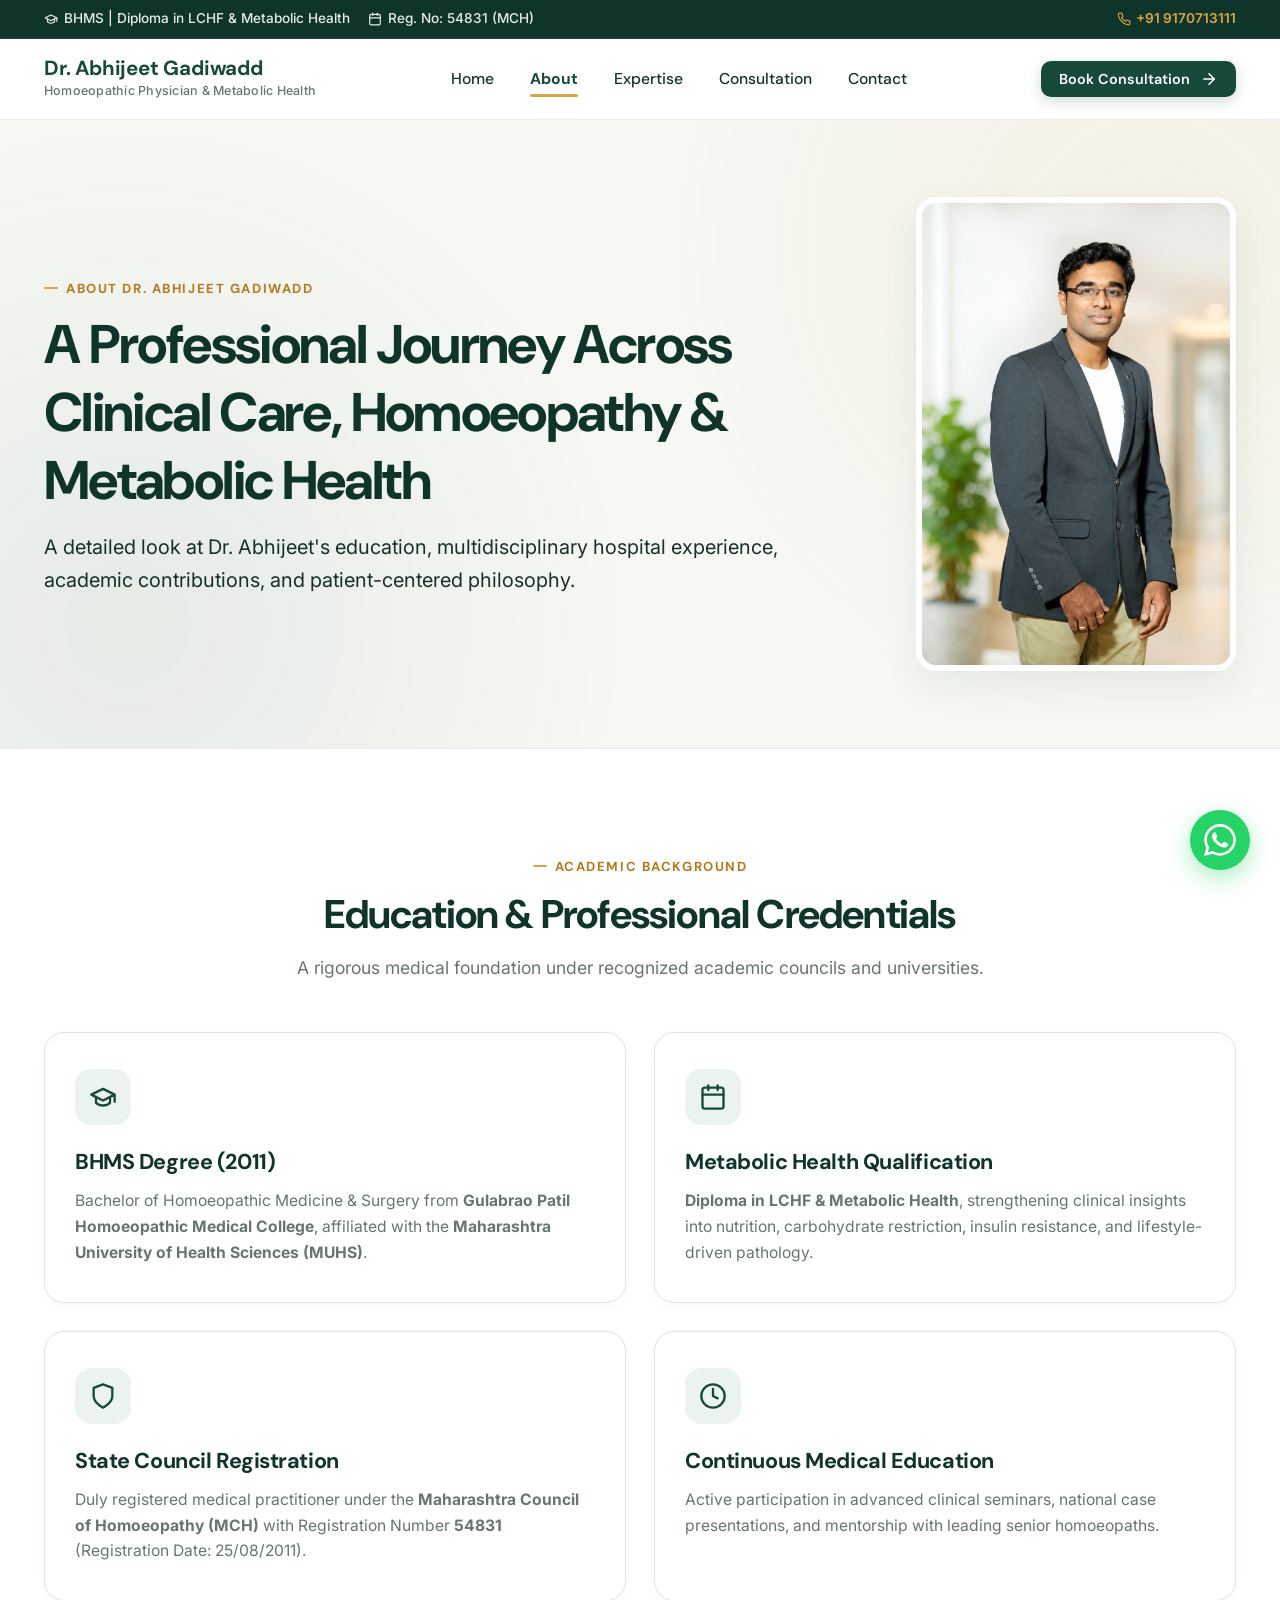
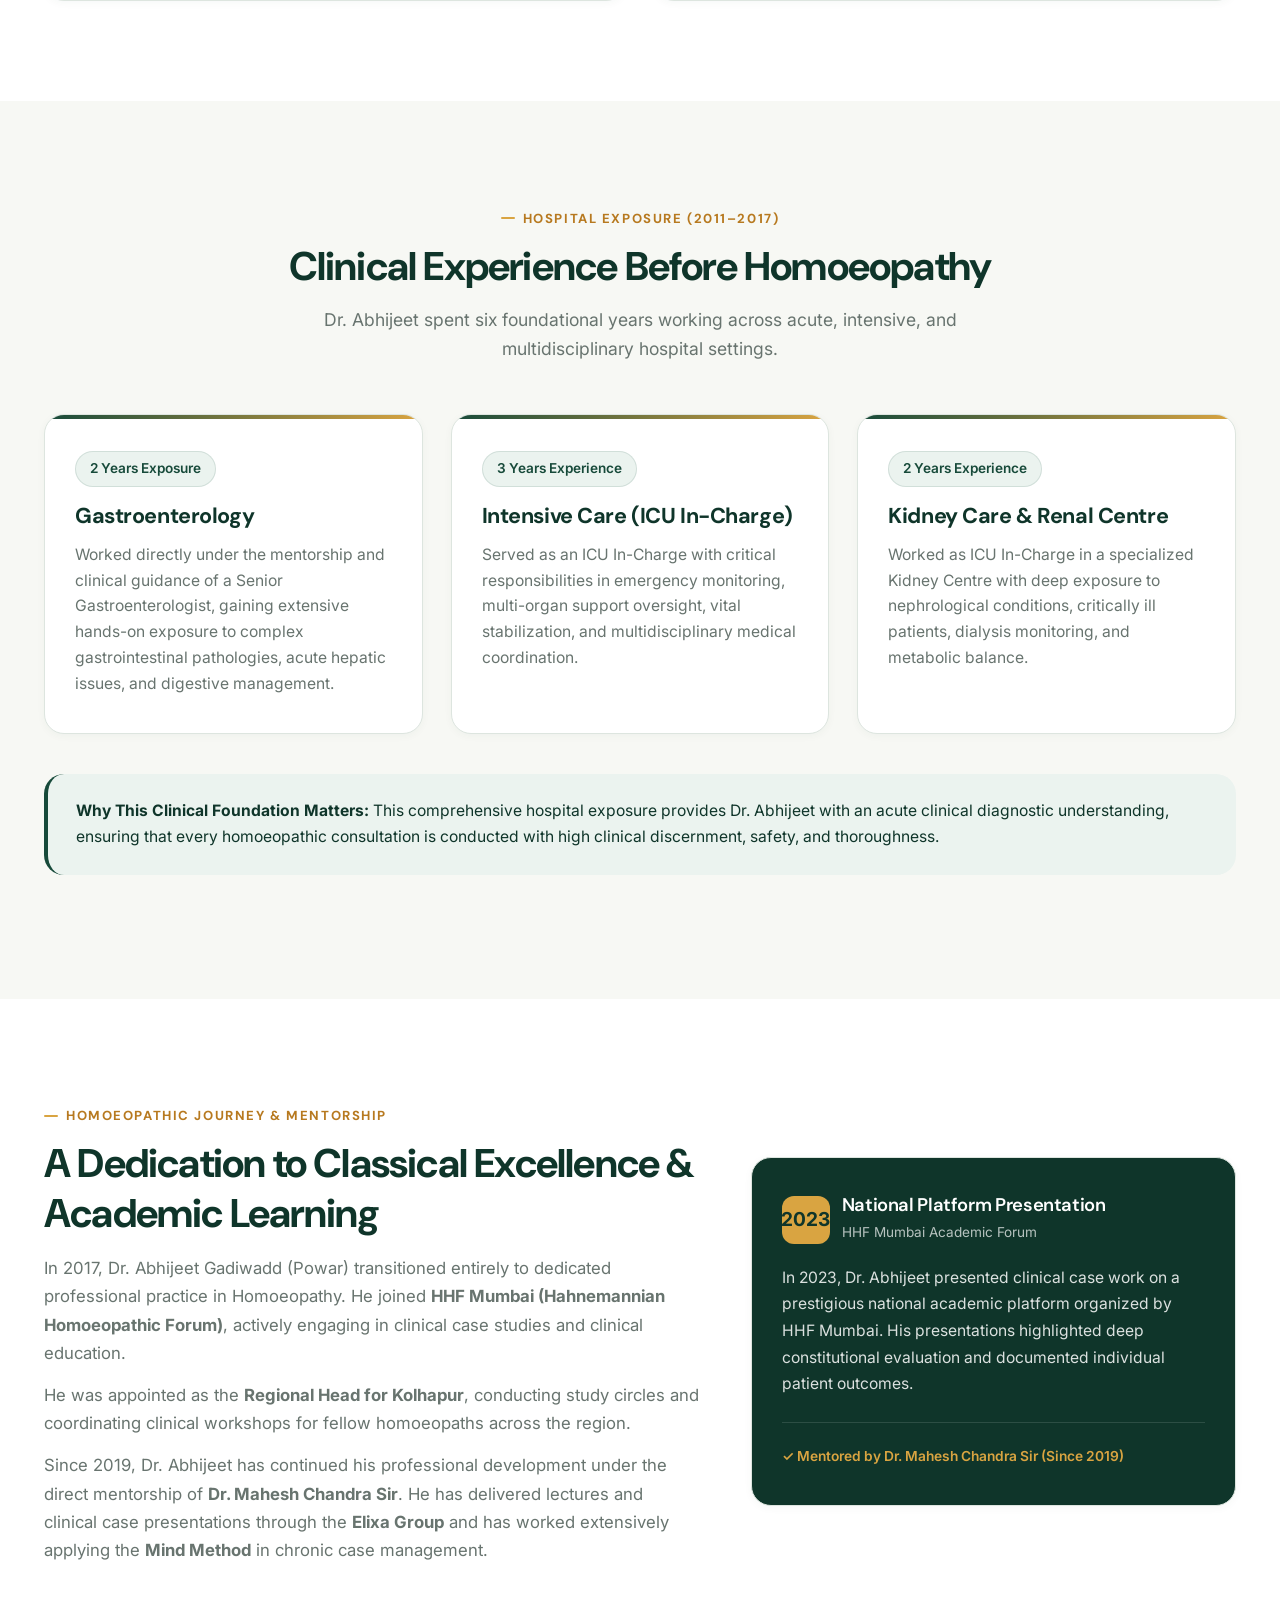
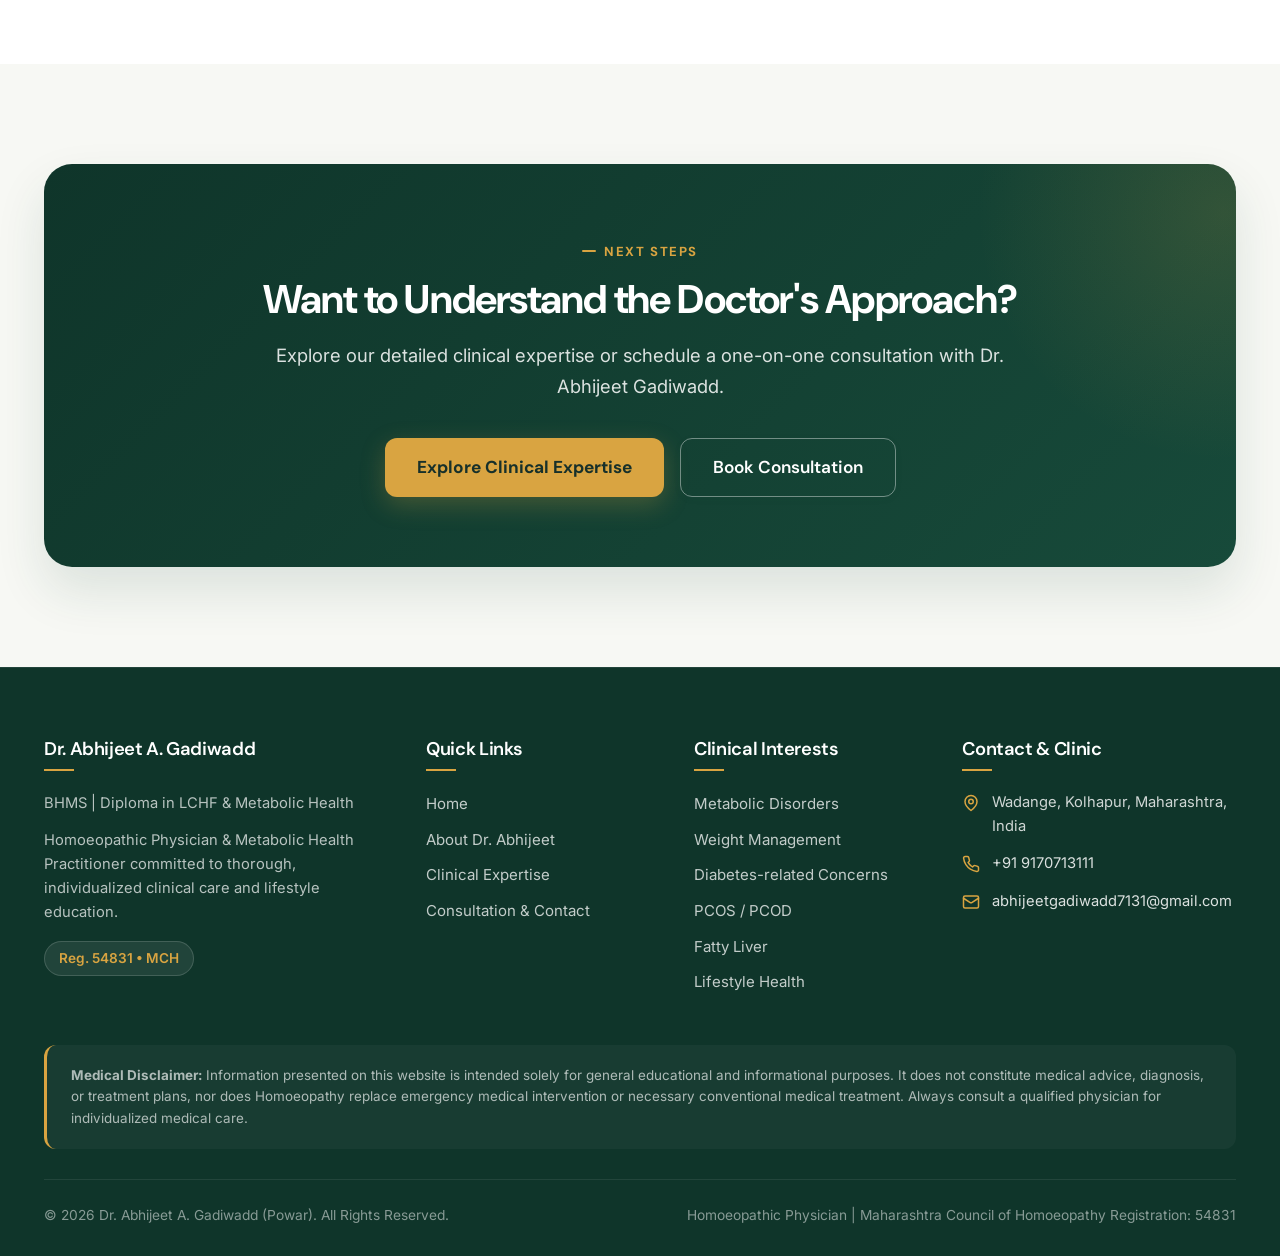
==== about.html @ 7df9f45f "feat: initialize healthcare professional website with responsive layout and core pages" ====
<!DOCTYPE html>
<html lang="en">
<head>
  <meta charset="UTF-8">
  <meta name="viewport" content="width=device-width, initial-scale=1.0">
  <title>About Dr. Abhijeet Gadiwadd | Homoeopathic Physician</title>
  <meta name="description" content="Learn about Dr. Abhijeet A. Gadiwadd (Powar), his BHMS education, clinical exposure across Gastroenterology, Intensive Care, Kidney care, HHF Mumbai leadership, and Metabolic Health.">
  <meta name="keywords" content="Dr Abhijeet Gadiwadd About, BHMS Doctor Kolhapur, Homoeopathy Physician, Metabolic Health Practitioner, Gulabrao Patil Homoeopathic College, HHF Mumbai">
  <meta name="author" content="Dr. Abhijeet A. Gadiwadd (Powar)">

  <!-- Open Graph -->
  <meta property="og:type" content="website">
  <meta property="og:title" content="About Dr. Abhijeet Gadiwadd | Homoeopathic Physician">
  <meta property="og:description" content="A Professional Journey Across Clinical Care, Homoeopathy & Metabolic Health.">
  <meta property="og:image" content="images/doctor.jpg">

  <meta name="theme-color" content="#174A3A">

  <link rel="stylesheet" href="css/style.css">
  <link rel="stylesheet" href="css/responsive.css">

  <script type="application/ld+json">
  {
    "@context": "https://schema.org",
    "@type": "Physician",
    "name": "Dr. Abhijeet A. Gadiwadd (Powar)",
    "alumniOf": "Gulabrao Patil Homoeopathic Medical College, MUHS",
    "medicalSpecialty": ["Homeopathy", "Metabolic Health", "Gastroenterology Exposure", "Critical Care Experience"],
    "telephone": "+919170713111",
    "email": "abhijeetgadiwadd7131@gmail.com"
  }
  </script>
</head>
<body>

  <!-- Top Announcement Strip -->
  <div class="top-strip">
    <div class="container top-strip-inner">
      <div class="top-strip-info">
        <span>
          <svg width="14" height="14" viewBox="0 0 24 24" fill="none" stroke="currentColor" stroke-width="2" stroke-linecap="round" stroke-linejoin="round"><path d="M22 10v6M2 10l10-5 10 5-10 5z"/><path d="M6 12v5c3 3 9 3 12 0v-5"/></svg>
          BHMS | Diploma in LCHF &amp; Metabolic Health
        </span>
        <span>
          <svg width="14" height="14" viewBox="0 0 24 24" fill="none" stroke="currentColor" stroke-width="2" stroke-linecap="round" stroke-linejoin="round"><rect width="18" height="18" x="3" y="4" rx="2" ry="2"/><line x1="16" x2="16" y1="2" y2="6"/><line x1="8" x2="8" y1="2" y2="6"/><line x1="3" x2="21" y1="10" y2="10"/></svg>
          Reg. No: 54831 (MCH)
        </span>
      </div>
      <div class="top-strip-links">
        <a href="tel:+919170713111" class="top-strip-link">
          <svg width="14" height="14" viewBox="0 0 24 24" fill="none" stroke="currentColor" stroke-width="2" stroke-linecap="round" stroke-linejoin="round"><path d="M22 16.92v3a2 2 0 0 1-2.18 2 19.79 19.79 0 0 1-8.63-3.07 19.5 19.5 0 0 1-6-6 19.79 19.79 0 0 1-3.07-8.67A2 2 0 0 1 4.11 2h3a2 2 0 0 1 2 1.72 12.84 12.84 0 0 0 .7 2.81 2 2 0 0 1-.45 2.11L8.09 9.91a16 16 0 0 0 6 6l1.27-1.27a2 2 0 0 1 2.11-.45 12.84 12.84 0 0 0 2.81.7A2 2 0 0 1 22 16.92z"/></svg>
          +91 9170713111
        </a>
      </div>
    </div>
  </div>

  <!-- Site Header -->
  <header class="site-header">
    <div class="container header-inner">
      <a href="index.html" class="brand-logo" aria-label="Dr. Abhijeet A. Gadiwadd Home">
        <span class="brand-name">Dr. Abhijeet Gadiwadd</span>
        <span class="brand-subtitle">Homoeopathic Physician &amp; Metabolic Health</span>
      </a>

      <nav class="nav-desktop" aria-label="Primary Navigation">
        <ul class="nav-links">
          <li><a href="index.html" class="nav-link">Home</a></li>
          <li><a href="about.html" class="nav-link active">About</a></li>
          <li><a href="expertise.html" class="nav-link">Expertise</a></li>
          <li><a href="contact.html" class="nav-link">Consultation</a></li>
          <li><a href="contact.html" class="nav-link">Contact</a></li>
        </ul>
      </nav>

      <div class="header-actions">
        <button type="button" class="btn btn-primary btn-sm" data-open-modal="consultation">
          Book Consultation
          <svg viewBox="0 0 24 24" fill="none" stroke="currentColor" stroke-width="2" stroke-linecap="round" stroke-linejoin="round"><path d="M5 12h14"/><path d="m12 5 7 7-7 7"/></svg>
        </button>

        <button type="button" class="mobile-toggle" aria-label="Toggle navigation menu">
          <svg width="24" height="24" viewBox="0 0 24 24" fill="none" stroke="currentColor" stroke-width="2" stroke-linecap="round" stroke-linejoin="round"><line x1="4" x2="20" y1="12" y2="12"/><line x1="4" x2="20" y1="6" y2="6"/><line x1="4" x2="20" y1="18" y2="18"/></svg>
        </button>
      </div>
    </div>
  </header>

  <!-- Mobile Drawer -->
  <div class="mobile-overlay"></div>
  <aside class="mobile-nav-drawer" aria-label="Mobile Menu">
    <div>
      <div class="mobile-drawer-header">
        <span class="brand-name" style="font-size: 1.15rem;">Dr. Abhijeet Gadiwadd</span>
        <button type="button" class="drawer-close-btn" aria-label="Close menu">
          <svg width="20" height="20" viewBox="0 0 24 24" fill="none" stroke="currentColor" stroke-width="2" stroke-linecap="round" stroke-linejoin="round"><path d="M18 6 6 18"/><path d="m6 6 12 12"/></svg>
        </button>
      </div>
      <ul class="mobile-nav-list">
        <li><a href="index.html" class="mobile-nav-link">Home</a></li>
        <li><a href="about.html" class="mobile-nav-link active">About Dr. Abhijeet</a></li>
        <li><a href="expertise.html" class="mobile-nav-link">Expertise &amp; Metabolic Health</a></li>
        <li><a href="contact.html" class="mobile-nav-link">Consultation &amp; Contact</a></li>
      </ul>
    </div>
    <div class="mobile-drawer-footer">
      <button type="button" class="btn btn-primary btn-block" data-open-modal="consultation">Book Consultation</button>
      <a href="https://wa.me/919170713111?text=Hello%20Dr.%20Abhijeet,%20I%20would%20like%20to%20enquire%20about%20a%20consultation." class="btn btn-whatsapp btn-block" target="_blank" rel="noopener noreferrer">WhatsApp</a>
    </div>
  </aside>

  <!-- Page Banner -->
  <section class="page-banner">
    <div class="container page-banner-grid">
      <div class="reveal">
        <span class="eyebrow">ABOUT DR. ABHIJEET GADIWADD</span>
        <h1>A Professional Journey Across Clinical Care, Homoeopathy &amp; Metabolic Health</h1>
        <p class="lead" style="margin-top: 16px;">
          A detailed look at Dr. Abhijeet's education, multidisciplinary hospital experience, academic contributions, and patient-centered philosophy.
        </p>
      </div>
      <div class="reveal">
        <img src="images/doctor.jpg" alt="Dr. Abhijeet A. Gadiwadd portrait" class="page-banner-img" width="320" height="380">
      </div>
    </div>
  </section>

  <!-- Education & Credentials Section -->
  <section class="section-padding" style="background-color: var(--color-surface);">
    <div class="container">
      <div class="section-header reveal">
        <span class="eyebrow">ACADEMIC BACKGROUND</span>
        <h2>Education &amp; Professional Credentials</h2>
        <p>A rigorous medical foundation under recognized academic councils and universities.</p>
      </div>

      <div class="card-grid-2">
        <div class="premium-card reveal">
          <div class="card-icon-wrapper">
            <svg viewBox="0 0 24 24" fill="none" stroke="currentColor" stroke-width="2" stroke-linecap="round" stroke-linejoin="round"><path d="M22 10v6M2 10l10-5 10 5-10 5z"/><path d="M6 12v5c3 3 9 3 12 0v-5"/></svg>
          </div>
          <h3>BHMS Degree (2011)</h3>
          <p>Bachelor of Homoeopathic Medicine &amp; Surgery from <strong>Gulabrao Patil Homoeopathic Medical College</strong>, affiliated with the <strong>Maharashtra University of Health Sciences (MUHS)</strong>.</p>
        </div>

        <div class="premium-card reveal">
          <div class="card-icon-wrapper">
            <svg viewBox="0 0 24 24" fill="none" stroke="currentColor" stroke-width="2" stroke-linecap="round" stroke-linejoin="round"><rect width="18" height="18" x="3" y="4" rx="2" ry="2"/><line x1="16" x2="16" y1="2" y2="6"/><line x1="8" x2="8" y1="2" y2="6"/><line x1="3" x2="21" y1="10" y2="10"/></svg>
          </div>
          <h3>Metabolic Health Qualification</h3>
          <p><strong>Diploma in LCHF &amp; Metabolic Health</strong>, strengthening clinical insights into nutrition, carbohydrate restriction, insulin resistance, and lifestyle-driven pathology.</p>
        </div>

        <div class="premium-card reveal">
          <div class="card-icon-wrapper">
            <svg viewBox="0 0 24 24" fill="none" stroke="currentColor" stroke-width="2" stroke-linecap="round" stroke-linejoin="round"><path d="M12 22s8-4 8-10V5l-8-3-8 3v7c0 6 8 10 8 10z"/></svg>
          </div>
          <h3>State Council Registration</h3>
          <p>Duly registered medical practitioner under the <strong>Maharashtra Council of Homoeopathy (MCH)</strong> with Registration Number <strong>54831</strong> (Registration Date: 25/08/2011).</p>
        </div>

        <div class="premium-card reveal">
          <div class="card-icon-wrapper">
            <svg viewBox="0 0 24 24" fill="none" stroke="currentColor" stroke-width="2" stroke-linecap="round" stroke-linejoin="round"><circle cx="12" cy="12" r="10"/><polyline points="12 6 12 12 16 14"/></svg>
          </div>
          <h3>Continuous Medical Education</h3>
          <p>Active participation in advanced clinical seminars, national case presentations, and mentorship with leading senior homoeopaths.</p>
        </div>
      </div>
    </div>
  </section>

  <!-- Clinical Experience Before Dedicated Homoeopathy -->
  <section class="section-padding" style="background-color: var(--color-bg);">
    <div class="container">
      <div class="section-header reveal">
        <span class="eyebrow">HOSPITAL EXPOSURE (2011–2017)</span>
        <h2>Clinical Experience Before Homoeopathy</h2>
        <p>Dr. Abhijeet spent six foundational years working across acute, intensive, and multidisciplinary hospital settings.</p>
      </div>

      <div class="card-grid-3">
        <div class="premium-card card-accent-top reveal">
          <div class="badge-tag" style="align-self: flex-start; margin-bottom: 16px;">2 Years Exposure</div>
          <h3>Gastroenterology</h3>
          <p>Worked directly under the mentorship and clinical guidance of a Senior Gastroenterologist, gaining extensive hands-on exposure to complex gastrointestinal pathologies, acute hepatic issues, and digestive management.</p>
        </div>

        <div class="premium-card card-accent-top reveal">
          <div class="badge-tag" style="align-self: flex-start; margin-bottom: 16px;">3 Years Experience</div>
          <h3>Intensive Care (ICU In-Charge)</h3>
          <p>Served as an ICU In-Charge with critical responsibilities in emergency monitoring, multi-organ support oversight, vital stabilization, and multidisciplinary medical coordination.</p>
        </div>

        <div class="premium-card card-accent-top reveal">
          <div class="badge-tag" style="align-self: flex-start; margin-bottom: 16px;">2 Years Experience</div>
          <h3>Kidney Care &amp; Renal Centre</h3>
          <p>Worked as ICU In-Charge in a specialized Kidney Centre with deep exposure to nephrological conditions, critically ill patients, dialysis monitoring, and metabolic balance.</p>
        </div>
      </div>

      <div class="info-callout reveal" style="margin-top: 40px;">
        <p><strong>Why This Clinical Foundation Matters:</strong> This comprehensive hospital exposure provides Dr. Abhijeet with an acute clinical diagnostic understanding, ensuring that every homoeopathic consultation is conducted with high clinical discernment, safety, and thoroughness.</p>
      </div>
    </div>
  </section>

  <!-- Homoeopathy Journey & Academic Leadership -->
  <section class="section-padding" style="background-color: var(--color-surface);">
    <div class="container">
      <div class="hero-grid" style="align-items: center;">
        <div class="reveal">
          <span class="eyebrow">HOMOEOPATHIC JOURNEY &amp; MENTORSHIP</span>
          <h2>A Dedication to Classical Excellence &amp; Academic Learning</h2>
          <p style="margin-top: 16px;">
            In 2017, Dr. Abhijeet Gadiwadd (Powar) transitioned entirely to dedicated professional practice in Homoeopathy. He joined <strong>HHF Mumbai (Hahnemannian Homoeopathic Forum)</strong>, actively engaging in clinical case studies and clinical education.
          </p>
          <p style="margin-top: 14px;">
            He was appointed as the <strong>Regional Head for Kolhapur</strong>, conducting study circles and coordinating clinical workshops for fellow homoeopaths across the region.
          </p>
          <p style="margin-top: 14px;">
            Since 2019, Dr. Abhijeet has continued his professional development under the direct mentorship of <strong>Dr. Mahesh Chandra Sir</strong>. He has delivered lectures and clinical case presentations through the <strong>Elixa Group</strong> and has worked extensively applying the <strong>Mind Method</strong> in chronic case management.
          </p>
        </div>

        <div class="reveal">
          <div class="premium-card" style="background-color: var(--color-primary-dark); color: #fff;">
            <div style="display: flex; align-items: center; gap: 12px; margin-bottom: 20px;">
              <div style="width: 48px; height: 48px; border-radius: 12px; background-color: var(--color-secondary); color: var(--color-primary-dark); display: flex; align-items: center; justify-content: center; font-weight: 700; font-size: 1.2rem;">
                2023
              </div>
              <div>
                <h4 style="color: #fff; margin-bottom: 2px;">National Platform Presentation</h4>
                <span style="font-size: 0.85rem; color: rgba(255,255,255,0.7);">HHF Mumbai Academic Forum</span>
              </div>
            </div>
            <p style="color: rgba(255,255,255,0.85); font-size: 0.98rem; line-height: 1.7;">
              In 2023, Dr. Abhijeet presented clinical case work on a prestigious national academic platform organized by HHF Mumbai. His presentations highlighted deep constitutional evaluation and documented individual patient outcomes.
            </p>
            <div style="margin-top: 24px; padding-top: 20px; border-top: 1px solid rgba(255,255,255,0.12);">
              <span style="font-size: 0.86rem; color: var(--color-secondary); font-weight: 600;">
                ✓ Mentored by Dr. Mahesh Chandra Sir (Since 2019)
              </span>
            </div>
          </div>
        </div>
      </div>
    </div>
  </section>

  <!-- CTA Section -->
  <section class="section-padding" style="background-color: var(--color-bg);">
    <div class="container">
      <div class="cta-banner reveal">
        <div class="cta-banner-inner">
          <span class="eyebrow" style="color: var(--color-secondary);">NEXT STEPS</span>
          <h2>Want to Understand the Doctor's Approach?</h2>
          <p>Explore our detailed clinical expertise or schedule a one-on-one consultation with Dr. Abhijeet Gadiwadd.</p>
          <div class="cta-btn-group">
            <a href="expertise.html" class="btn btn-gold btn-lg">Explore Clinical Expertise</a>
            <button type="button" class="btn btn-secondary btn-lg" style="background-color: transparent; border-color: rgba(255,255,255,0.4); color: #fff;" data-open-modal="consultation">
              Book Consultation
            </button>
          </div>
        </div>
      </div>
    </div>
  </section>

  <!-- Global Footer -->
  <footer class="site-footer">
    <div class="container">
      <div class="footer-grid">
        <div class="footer-col">
          <h4 style="color:#fff;">Dr. Abhijeet A. Gadiwadd</h4>
          <p style="margin-bottom: 12px;">BHMS | Diploma in LCHF &amp; Metabolic Health</p>
          <p>Homoeopathic Physician &amp; Metabolic Health Practitioner committed to thorough, individualized clinical care and lifestyle education.</p>
          <div style="margin-top: 16px;">
            <span class="badge-tag" style="background-color: rgba(255,255,255,0.08); color: var(--color-secondary); border-color: rgba(255,255,255,0.15);">Reg. 54831 • MCH</span>
          </div>
        </div>

        <div class="footer-col">
          <h4>Quick Links</h4>
          <ul class="footer-links">
            <li><a href="index.html">Home</a></li>
            <li><a href="about.html">About Dr. Abhijeet</a></li>
            <li><a href="expertise.html">Clinical Expertise</a></li>
            <li><a href="contact.html">Consultation &amp; Contact</a></li>
          </ul>
        </div>

        <div class="footer-col">
          <h4>Clinical Interests</h4>
          <ul class="footer-links">
            <li><a href="expertise.html#metabolic">Metabolic Disorders</a></li>
            <li><a href="expertise.html#weight">Weight Management</a></li>
            <li><a href="expertise.html#diabetes">Diabetes-related Concerns</a></li>
            <li><a href="expertise.html#pcod">PCOS / PCOD</a></li>
            <li><a href="expertise.html#liver">Fatty Liver</a></li>
            <li><a href="expertise.html#lifestyle">Lifestyle Health</a></li>
          </ul>
        </div>

        <div class="footer-col">
          <h4>Contact &amp; Clinic</h4>
          <div class="footer-contact-list">
            <div class="footer-contact-item">
              <svg viewBox="0 0 24 24" fill="none" stroke="currentColor" stroke-width="2" stroke-linecap="round" stroke-linejoin="round"><path d="M20 10c0 6-8 12-8 12s-8-6-8-12a8 8 0 0 1 16 0Z"/><circle cx="12" cy="10" r="3"/></svg>
              <span>Wadange, Kolhapur, Maharashtra, India</span>
            </div>
            <div class="footer-contact-item">
              <svg viewBox="0 0 24 24" fill="none" stroke="currentColor" stroke-width="2" stroke-linecap="round" stroke-linejoin="round"><path d="M22 16.92v3a2 2 0 0 1-2.18 2 19.79 19.79 0 0 1-8.63-3.07 19.5 19.5 0 0 1-6-6 19.79 19.79 0 0 1-3.07-8.67A2 2 0 0 1 4.11 2h3a2 2 0 0 1 2 1.72 12.84 12.84 0 0 0 .7 2.81 2 2 0 0 1-.45 2.11L8.09 9.91a16 16 0 0 0 6 6l1.27-1.27a2 2 0 0 1 2.11-.45 12.84 12.84 0 0 0 2.81.7A2 2 0 0 1 22 16.92z"/></svg>
              <a href="tel:+919170713111" style="color: rgba(255,255,255,0.85);">+91 9170713111</a>
            </div>
            <div class="footer-contact-item">
              <svg viewBox="0 0 24 24" fill="none" stroke="currentColor" stroke-width="2" stroke-linecap="round" stroke-linejoin="round"><rect width="20" height="16" x="2" y="4" rx="2"/><path d="m22 7-8.97 5.7a1.94 1.94 0 0 1-2.06 0L2 7"/></svg>
              <a href="mailto:abhijeetgadiwadd7131@gmail.com" style="color: rgba(255,255,255,0.85); word-break: break-all;">abhijeetgadiwadd7131@gmail.com</a>
            </div>
          </div>
        </div>
      </div>

      <div class="footer-disclaimer-box">
        <p><strong>Medical Disclaimer:</strong> Information presented on this website is intended solely for general educational and informational purposes. It does not constitute medical advice, diagnosis, or treatment plans, nor does Homoeopathy replace emergency medical intervention or necessary conventional medical treatment. Always consult a qualified physician for individualized medical care.</p>
      </div>

      <div class="footer-bottom">
        <div>© 2026 Dr. Abhijeet A. Gadiwadd (Powar). All Rights Reserved.</div>
        <div>Homoeopathic Physician | Maharashtra Council of Homoeopathy Registration: 54831</div>
      </div>
    </div>
  </footer>

  <!-- Floating WhatsApp -->
  <a href="https://wa.me/919170713111?text=Hello%20Dr.%20Abhijeet,%20I%20would%20like%20to%20enquire%20about%20a%20consultation." class="floating-whatsapp" target="_blank" rel="noopener noreferrer" aria-label="Connect on WhatsApp">
    <span class="floating-whatsapp-tooltip">Chat with Doctor</span>
    <svg viewBox="0 0 24 24" fill="currentColor"><path d="M.057 24l1.687-6.163c-1.041-1.804-1.588-3.849-1.587-5.946.003-6.556 5.338-11.891 11.893-11.891 3.181.001 6.167 1.24 8.413 3.488 2.245 2.248 3.481 5.236 3.48 8.414-.003 6.557-5.338 11.892-11.893 11.892-1.99-.001-3.951-.5-5.688-1.448l-6.305 1.654zm6.597-3.807c1.676.995 3.276 1.591 5.392 1.592 5.448 0 9.886-4.434 9.889-9.885.002-5.462-4.415-9.89-9.881-9.892-5.452 0-9.887 4.434-9.889 9.884-.001 2.225.651 3.891 1.746 5.634l-.999 3.648 3.742-.981zm11.387-5.464c-.074-.124-.272-.198-.57-.347-.297-.149-1.758-.868-2.031-.967-.272-.099-.47-.149-.669.149-.198.297-.768.967-.941 1.165-.173.198-.347.223-.644.074-.297-.149-1.255-.462-2.39-1.475-.883-.788-1.48-1.761-1.653-2.059-.173-.297-.018-.458.13-.606.134-.133.297-.347.446-.521.151-.172.2-.296.3-.495.099-.198.05-.372-.025-.521-.075-.148-.669-1.611-.916-2.206-.242-.579-.487-.501-.669-.51l-.57-.01c-.198 0-.52.074-.792.372s-1.04 1.016-1.04 2.479 1.065 2.876 1.213 3.074c.149.198 2.095 3.2 5.076 4.487.709.306 1.263.489 1.694.626.712.226 1.36.194 1.872.118.571-.085 1.758-.719 2.006-1.413.248-.695.248-1.29.173-1.414z"/></svg>
  </a>

  <!-- Mobile Sticky Bar -->
  <div class="mobile-sticky-bar" aria-label="Mobile quick actions">
    <div class="mobile-sticky-grid">
      <a href="tel:+919170713111" class="mobile-sticky-btn btn-call">
        <svg viewBox="0 0 24 24" fill="none" stroke="currentColor" stroke-width="2" stroke-linecap="round" stroke-linejoin="round"><path d="M22 16.92v3a2 2 0 0 1-2.18 2 19.79 19.79 0 0 1-8.63-3.07 19.5 19.5 0 0 1-6-6 19.79 19.79 0 0 1-3.07-8.67A2 2 0 0 1 4.11 2h3a2 2 0 0 1 2 1.72 12.84 12.84 0 0 0 .7 2.81 2 2 0 0 1-.45 2.11L8.09 9.91a16 16 0 0 0 6 6l1.27-1.27a2 2 0 0 1 2.11-.45 12.84 12.84 0 0 0 2.81.7A2 2 0 0 1 22 16.92z"/></svg>
        <span>Call</span>
      </a>
      <a href="https://wa.me/919170713111?text=Hello%20Dr.%20Abhijeet,%20I%20would%20like%20to%20enquire%20about%20a%20consultation." class="mobile-sticky-btn btn-wa" target="_blank" rel="noopener noreferrer">
        <svg viewBox="0 0 24 24" fill="currentColor"><path d="M.057 24l1.687-6.163c-1.041-1.804-1.588-3.849-1.587-5.946.003-6.556 5.338-11.891 11.893-11.891 3.181.001 6.167 1.24 8.413 3.488 2.245 2.248 3.481 5.236 3.48 8.414-.003 6.557-5.338 11.892-11.893 11.892-1.99-.001-3.951-.5-5.688-1.448l-6.305 1.654zm6.597-3.807c1.676.995 3.276 1.591 5.392 1.592 5.448 0 9.886-4.434 9.889-9.885.002-5.462-4.415-9.89-9.881-9.892-5.452 0-9.887 4.434-9.889 9.884-.001 2.225.651 3.891 1.746 5.634l-.999 3.648 3.742-.981zm11.387-5.464c-.074-.124-.272-.198-.57-.347-.297-.149-1.758-.868-2.031-.967-.272-.099-.47-.149-.669.149-.198.297-.768.967-.941 1.165-.173.198-.347.223-.644.074-.297-.149-1.255-.462-2.39-1.475-.883-.788-1.48-1.761-1.653-2.059-.173-.297-.018-.458.13-.606.134-.133.297-.347.446-.521.151-.172.2-.296.3-.495.099-.198.05-.372-.025-.521-.075-.148-.669-1.611-.916-2.206-.242-.579-.487-.501-.669-.51l-.57-.01c-.198 0-.52.074-.792.372s-1.04 1.016-1.04 2.479 1.065 2.876 1.213 3.074c.149.198 2.095 3.2 5.076 4.487.709.306 1.263.489 1.694.626.712.226 1.36.194 1.872.118.571-.085 1.758-.719 2.006-1.413.248-.695.248-1.29.173-1.414z"/></svg>
        <span>WhatsApp</span>
      </a>
      <button type="button" class="mobile-sticky-btn btn-book" data-open-modal="consultation">
        <svg viewBox="0 0 24 24" fill="none" stroke="currentColor" stroke-width="2" stroke-linecap="round" stroke-linejoin="round"><rect width="18" height="18" x="3" y="4" rx="2" ry="2"/><line x1="16" x2="16" y1="2" y2="6"/><line x1="8" x2="8" y1="2" y2="6"/><line x1="3" x2="21" y1="10" y2="10"/></svg>
        <span>Book Consult</span>
      </button>
    </div>
  </div>

  <!-- Consultation Modal -->
  <div class="modal-overlay" id="consultationModal" aria-hidden="true" role="dialog" aria-labelledby="modalTitle">
    <div class="modal-container">
      <button type="button" class="modal-close" aria-label="Close dialog">
        <svg width="20" height="20" viewBox="0 0 24 24" fill="none" stroke="currentColor" stroke-width="2" stroke-linecap="round" stroke-linejoin="round"><line x1="18" y1="6" x2="6" y2="18"/><line x1="6" y1="6" x2="18" y2="18"/></svg>
      </button>

      <div style="margin-bottom: 24px;">
        <span class="eyebrow">CONSULTATION ENQUIRY</span>
        <h3 id="modalTitle">Request a Consultation</h3>
        <p style="font-size: 0.95rem; margin-top: 6px;">Share your details and health concern. Dr. Abhijeet's clinic will connect with you.</p>
      </div>

      <div class="form-success-banner" role="alert">
        <svg width="24" height="24" viewBox="0 0 24 24" fill="none" stroke="currentColor" stroke-width="2" stroke-linecap="round" stroke-linejoin="round"><path d="M22 11.08V12a10 10 0 1 1-5.93-9.14"/><polyline points="22 4 12 14.01 9 11.01"/></svg>
        <div>
          <strong>Thank you!</strong> Your consultation request has been received. We will get back to you shortly.
        </div>
      </div>

      <form id="modalConsultationForm" novalidate>
        <div class="form-group">
          <label class="form-label" for="modal_name">Full Name <span class="req">*</span></label>
          <input type="text" id="modal_name" name="name" class="form-control" placeholder="e.g. Rahul Sharma" required>
          <div class="form-error-msg"></div>
        </div>

        <div class="form-group">
          <label class="form-label" for="modal_phone">Phone Number <span class="req">*</span></label>
          <input type="tel" id="modal_phone" name="phone" class="form-control" placeholder="e.g. 9876543210" required>
          <div class="form-error-msg"></div>
        </div>

        <div class="form-group">
          <label class="form-label" for="modal_email">Email Address <span style="font-weight: 400; color: var(--color-text-muted);">(Optional)</span></label>
          <input type="email" id="modal_email" name="email" class="form-control" placeholder="name@example.com">
          <div class="form-error-msg"></div>
        </div>

        <div class="form-group">
          <label class="form-label" for="modal_healthConcern">Health Concern <span class="req">*</span></label>
          <select id="modal_healthConcern" name="healthConcern" class="form-control" required>
            <option value="">Select an area of discussion...</option>
            <option value="General Homoeopathy Consultation">General Homoeopathy Consultation</option>
            <option value="Metabolic Health">Metabolic Health</option>
            <option value="Weight Management">Weight Management</option>
            <option value="Diabetes-related Metabolic Concerns">Diabetes-related Metabolic Concerns</option>
            <option value="PCOS / PCOD">PCOS / PCOD</option>
            <option value="Fatty Liver">Fatty Liver</option>
            <option value="Lifestyle-related Health Concern">Lifestyle-related Health Concern</option>
            <option value="Other">Other</option>
          </select>
          <div class="form-error-msg"></div>
        </div>

        <div class="form-group">
          <label class="form-label" for="modal_message">Brief Description <span style="font-weight: 400; color: var(--color-text-muted);">(Optional)</span></label>
          <textarea id="modal_message" name="message" class="form-control" rows="3" placeholder="Any specific symptoms or health context..."></textarea>
        </div>

        <button type="submit" class="btn btn-primary btn-block btn-lg">
          Submit Consultation Request
        </button>
      </form>
    </div>
  </div>

  <script src="js/main.js"></script>
  <script src="js/form.js"></script>
</body>
</html>
---- css/style.css ----
/* ==========================================================================
   Dr. Abhijeet A. Gadiwadd - Homoeopathy & Metabolic Health
   Premium Design System & Core Stylesheet
   ========================================================================== */

@import url('https://fonts.googleapis.com/css2?family=DM+Sans:ital,opsz,wght@0,9..40,400;0,9..40,500;0,9..40,600;0,9..40,700;1,9..40,400&family=Inter:wght@300;400;500;600;700&family=Noto+Sans+Devanagari:wght@400;500;600;700&display=swap');

:root {
  /* Color Palette */
  --color-primary: #174A3A;
  --color-primary-dark: #0F352A;
  --color-primary-light: #236550;
  --color-primary-subtle: #EBF3EF;
  --color-primary-surface: #F2F7F4;
  
  --color-secondary: #D9A441;
  --color-secondary-hover: #C59030;
  --color-accent: #B7791F;
  --color-accent-light: #FDF6E9;
  
  --color-bg: #F7F8F4;
  --color-surface: #FFFFFF;
  --color-surface-elevated: #FFFFFF;
  
  --color-text: #17302A;
  --color-text-muted: #68746F;
  --color-text-light: #8E9C96;
  --color-text-inverse: #FFFFFF;
  
  --color-border: #DDE5DF;
  --color-border-subtle: #EAEFEA;
  --color-border-focus: #174A3A;
  
  --color-success: #2E7D5B;
  --color-success-bg: #E8F5EE;
  --color-error: #D32F2F;
  --color-error-bg: #FFEBEE;
  
  /* Typography */
  --font-heading: 'DM Sans', -apple-system, BlinkMacSystemFont, 'Segoe UI', Roboto, sans-serif;
  --font-body: 'Inter', -apple-system, BlinkMacSystemFont, 'Segoe UI', Roboto, sans-serif;
  --font-marathi: 'Noto Sans Devanagari', 'Inter', sans-serif;
  
  /* Radii */
  --radius-sm: 8px;
  --radius-md: 12px;
  --radius-lg: 16px;
  --radius-card: 20px;
  --radius-pill: 999px;
  
  /* Shadows */
  --shadow-sm: 0 2px 8px rgba(23, 74, 58, 0.04);
  --shadow-md: 0 6px 20px rgba(23, 74, 58, 0.06);
  --shadow-lg: 0 16px 36px rgba(23, 74, 58, 0.08);
  --shadow-xl: 0 24px 50px rgba(23, 74, 58, 0.12);
  --shadow-glow: 0 8px 24px rgba(217, 164, 65, 0.25);
  
  /* Layout */
  --container-max: 1240px;
  --container-narrow: 840px;
  --header-height: 80px;
  --topbar-height: 38px;
  --transition-fast: 0.2s cubic-bezier(0.16, 1, 0.3, 1);
  --transition-base: 0.35s cubic-bezier(0.16, 1, 0.3, 1);
}

/* Base Reset */
*, *::before, *::after {
  box-sizing: border-box;
  margin: 0;
  padding: 0;
}

html {
  font-size: 16px;
  scroll-behavior: smooth;
  -webkit-text-size-adjust: 100%;
}

body {
  font-family: var(--font-body);
  color: var(--color-text);
  background-color: var(--color-bg);
  line-height: 1.6;
  -webkit-font-smoothing: antialiased;
  -moz-osx-font-smoothing: grayscale;
  overflow-x: hidden;
  position: relative;
}

img {
  max-width: 100%;
  height: auto;
  display: block;
}

a {
  color: inherit;
  text-decoration: none;
  transition: color var(--transition-fast);
}

button, input, select, textarea {
  font-family: inherit;
  font-size: inherit;
}

button {
  cursor: pointer;
  border: none;
  background: none;
}

/* Typography Hierarchy */
h1, h2, h3, h4, h5, h6 {
  font-family: var(--font-heading);
  color: var(--color-primary-dark);
  font-weight: 700;
  line-height: 1.25;
  letter-spacing: -0.02em;
}

h1 {
  font-size: clamp(2.2rem, 4vw + 1rem, 3.4rem);
  letter-spacing: -0.03em;
}

h2 {
  font-size: clamp(1.8rem, 2.5vw + 0.8rem, 2.5rem);
}

h3 {
  font-size: clamp(1.3rem, 1.5vw + 0.5rem, 1.65rem);
}

h4 {
  font-size: 1.15rem;
  font-weight: 600;
}

p {
  color: var(--color-text-muted);
  font-size: 1.05rem;
  line-height: 1.68;
}

p.lead {
  font-size: clamp(1.1rem, 1.2vw + 0.5rem, 1.25rem);
  line-height: 1.65;
  color: var(--color-text);
}

.eyebrow {
  display: inline-flex;
  align-items: center;
  gap: 8px;
  font-family: var(--font-heading);
  font-size: 0.82rem;
  font-weight: 700;
  text-transform: uppercase;
  letter-spacing: 0.12em;
  color: var(--color-accent);
  margin-bottom: 12px;
}

.eyebrow::before {
  content: '';
  display: inline-block;
  width: 14px;
  height: 2px;
  background-color: var(--color-secondary);
  border-radius: 2px;
}

.badge-tag {
  display: inline-flex;
  align-items: center;
  gap: 6px;
  padding: 6px 14px;
  border-radius: var(--radius-pill);
  font-size: 0.85rem;
  font-weight: 600;
  background-color: var(--color-primary-subtle);
  color: var(--color-primary);
  border: 1px solid rgba(23, 74, 58, 0.12);
}

/* Layout Utilities */
.container {
  width: 100%;
  max-width: var(--container-max);
  margin-left: auto;
  margin-right: auto;
  padding-left: 24px;
  padding-right: 24px;
}

.container-narrow {
  max-width: var(--container-narrow);
}

.section-padding {
  padding-top: clamp(60px, 8vw, 100px);
  padding-bottom: clamp(60px, 8vw, 100px);
}

.section-padding-sm {
  padding-top: clamp(40px, 5vw, 60px);
  padding-bottom: clamp(40px, 5vw, 60px);
}

.section-header {
  text-align: center;
  max-width: 720px;
  margin: 0 auto 50px;
}

.section-header.text-left {
  text-align: left;
  margin-left: 0;
}

.section-header p {
  margin-top: 14px;
  font-size: 1.1rem;
}

/* Buttons */
.btn {
  display: inline-flex;
  align-items: center;
  justify-content: center;
  gap: 10px;
  padding: 14px 28px;
  border-radius: var(--radius-md);
  font-family: var(--font-heading);
  font-size: 1rem;
  font-weight: 600;
  text-decoration: none;
  transition: all var(--transition-base);
  position: relative;
  overflow: hidden;
  white-space: nowrap;
}

.btn svg {
  width: 18px;
  height: 18px;
  transition: transform var(--transition-fast);
}

.btn:hover svg {
  transform: translateX(3px);
}

.btn-primary {
  background-color: var(--color-primary);
  color: var(--color-text-inverse);
  box-shadow: 0 4px 14px rgba(23, 74, 58, 0.2);
}

.btn-primary:hover {
  background-color: var(--color-primary-dark);
  color: var(--color-text-inverse);
  transform: translateY(-2px);
  box-shadow: 0 8px 22px rgba(23, 74, 58, 0.28);
}

.btn-secondary {
  background-color: var(--color-surface);
  color: var(--color-primary);
  border: 1.5px solid var(--color-border);
  box-shadow: var(--shadow-sm);
}

.btn-secondary:hover {
  border-color: var(--color-primary);
  background-color: var(--color-primary-subtle);
  transform: translateY(-2px);
}

.btn-gold {
  background-color: var(--color-secondary);
  color: #17302A;
  font-weight: 700;
  box-shadow: var(--shadow-glow);
}

.btn-gold:hover {
  background-color: var(--color-secondary-hover);
  transform: translateY(-2px);
  box-shadow: 0 10px 28px rgba(217, 164, 65, 0.35);
}

.btn-whatsapp {
  background-color: #25D366;
  color: #FFFFFF;
}

.btn-whatsapp:hover {
  background-color: #1EBE5D;
  color: #FFFFFF;
  transform: translateY(-2px);
  box-shadow: 0 8px 20px rgba(37, 211, 102, 0.3);
}

.btn-sm {
  padding: 9px 18px;
  font-size: 0.9rem;
  border-radius: 10px;
}

.btn-lg {
  padding: 16px 32px;
  font-size: 1.08rem;
}

.btn-block {
  width: 100%;
}

/* Top Announcement Strip */
.top-strip {
  background-color: var(--color-primary-dark);
  color: rgba(255, 255, 255, 0.9);
  font-size: 0.85rem;
  font-weight: 500;
  padding: 8px 0;
  border-bottom: 1px solid rgba(255, 255, 255, 0.08);
}

.top-strip-inner {
  display: flex;
  justify-content: space-between;
  align-items: center;
  gap: 16px;
}

.top-strip-info {
  display: flex;
  align-items: center;
  gap: 18px;
}

.top-strip-info span {
  display: inline-flex;
  align-items: center;
  gap: 6px;
}

.top-strip-links {
  display: flex;
  align-items: center;
  gap: 16px;
}

.top-strip-link {
  color: #D9A441;
  font-weight: 600;
  display: inline-flex;
  align-items: center;
  gap: 5px;
}

.top-strip-link:hover {
  color: #FFFFFF;
}

/* Site Header */
.site-header {
  position: sticky;
  top: 0;
  left: 0;
  width: 100%;
  background-color: rgba(255, 255, 255, 0.97);
  backdrop-filter: blur(12px);
  -webkit-backdrop-filter: blur(12px);
  z-index: 1000;
  transition: all var(--transition-fast);
  border-bottom: 1px solid var(--color-border-subtle);
}

.site-header.scrolled {
  box-shadow: var(--shadow-md);
  border-bottom-color: var(--color-border);
}

.header-inner {
  display: flex;
  align-items: center;
  justify-content: space-between;
  height: var(--header-height);
}

.brand-logo {
  display: flex;
  flex-direction: column;
  text-decoration: none;
}

.brand-name {
  font-family: var(--font-heading);
  font-size: 1.28rem;
  font-weight: 700;
  color: var(--color-primary);
  line-height: 1.15;
  letter-spacing: -0.01em;
}

.brand-subtitle {
  font-size: 0.78rem;
  color: var(--color-text-muted);
  font-weight: 500;
  letter-spacing: 0.02em;
}

.nav-desktop {
  display: flex;
  align-items: center;
  gap: 32px;
}

.nav-links {
  display: flex;
  list-style: none;
  gap: 28px;
  align-items: center;
}

.nav-link {
  font-family: var(--font-heading);
  font-size: 0.98rem;
  font-weight: 500;
  color: var(--color-text);
  padding: 8px 4px;
  position: relative;
  transition: color var(--transition-fast);
}

.nav-link:hover {
  color: var(--color-primary);
}

.nav-link.active {
  color: var(--color-primary);
  font-weight: 700;
}

.nav-link.active::after {
  content: '';
  position: absolute;
  bottom: 0;
  left: 4px;
  right: 4px;
  height: 2.5px;
  background-color: var(--color-secondary);
  border-radius: 2px;
}

.header-actions {
  display: flex;
  align-items: center;
  gap: 16px;
}

.mobile-toggle {
  display: none;
  background: none;
  border: none;
  width: 44px;
  height: 44px;
  border-radius: var(--radius-md);
  color: var(--color-primary);
  align-items: center;
  justify-content: center;
  cursor: pointer;
  background-color: var(--color-primary-subtle);
}

/* Mobile Drawer */
.mobile-nav-drawer {
  position: fixed;
  top: 0;
  right: -100%;
  width: 85%;
  max-width: 380px;
  height: 100vh;
  background-color: var(--color-surface);
  box-shadow: -10px 0 30px rgba(0, 0, 0, 0.15);
  z-index: 1050;
  transition: right 0.35s cubic-bezier(0.16, 1, 0.3, 1);
  padding: 30px 24px;
  display: flex;
  flex-direction: column;
  justify-content: space-between;
  overflow-y: auto;
}

.mobile-nav-drawer.open {
  right: 0;
}

.mobile-overlay {
  position: fixed;
  top: 0;
  left: 0;
  width: 100vw;
  height: 100vh;
  background: rgba(15, 53, 42, 0.5);
  backdrop-filter: blur(4px);
  z-index: 1040;
  opacity: 0;
  visibility: hidden;
  transition: all var(--transition-fast);
}

.mobile-overlay.open {
  opacity: 1;
  visibility: visible;
}

.mobile-drawer-header {
  display: flex;
  align-items: center;
  justify-content: space-between;
  padding-bottom: 20px;
  border-bottom: 1px solid var(--color-border);
}

.drawer-close-btn {
  width: 40px;
  height: 40px;
  border-radius: var(--radius-pill);
  background-color: var(--color-primary-subtle);
  color: var(--color-primary);
  display: flex;
  align-items: center;
  justify-content: center;
}

.mobile-nav-list {
  list-style: none;
  margin: 30px 0;
  display: flex;
  flex-direction: column;
  gap: 12px;
}

.mobile-nav-link {
  display: block;
  font-family: var(--font-heading);
  font-size: 1.15rem;
  font-weight: 600;
  padding: 12px 16px;
  border-radius: var(--radius-md);
  color: var(--color-text);
  transition: all var(--transition-fast);
}

.mobile-nav-link:hover, .mobile-nav-link.active {
  background-color: var(--color-primary-subtle);
  color: var(--color-primary);
  padding-left: 20px;
}

.mobile-drawer-footer {
  padding-top: 20px;
  border-top: 1px solid var(--color-border);
  display: flex;
  flex-direction: column;
  gap: 12px;
}

/* Hero Component */
.hero {
  position: relative;
  padding-top: clamp(40px, 5vw, 70px);
  padding-bottom: clamp(60px, 8vw, 100px);
  background: radial-gradient(circle at 85% 20%, rgba(217, 164, 65, 0.08) 0%, transparent 40%),
              radial-gradient(circle at 10% 80%, rgba(23, 74, 58, 0.06) 0%, transparent 40%),
              var(--color-bg);
  overflow: hidden;
}

.hero::after {
  content: '';
  position: absolute;
  bottom: 0;
  left: 0;
  right: 0;
  height: 60px;
  background: linear-gradient(to top, var(--color-surface), transparent);
  pointer-events: none;
}

.hero-grid {
  display: grid;
  grid-template-columns: 1.15fr 0.85fr;
  gap: 50px;
  align-items: center;
}

.hero-content {
  display: flex;
  flex-direction: column;
  gap: 20px;
}

.hero-title {
  margin-top: 4px;
}

.hero-desc {
  font-size: 1.12rem;
  color: var(--color-text-muted);
  line-height: 1.7;
}

.hero-cta-group {
  display: flex;
  flex-wrap: wrap;
  gap: 16px;
  margin-top: 12px;
}

.hero-meta-list {
  display: flex;
  flex-wrap: wrap;
  gap: 24px;
  margin-top: 20px;
  padding-top: 24px;
  border-top: 1px solid var(--color-border);
}

.hero-meta-item {
  display: flex;
  align-items: center;
  gap: 10px;
  font-size: 0.92rem;
  font-weight: 600;
  color: var(--color-primary-dark);
}

.hero-meta-icon {
  width: 32px;
  height: 32px;
  border-radius: var(--radius-pill);
  background-color: var(--color-primary-subtle);
  color: var(--color-primary);
  display: flex;
  align-items: center;
  justify-content: center;
}

.hero-visual {
  position: relative;
  display: flex;
  justify-content: center;
}

.hero-image-wrapper {
  position: relative;
  width: 100%;
  max-width: 440px;
  border-radius: 28px;
  overflow: hidden;
  box-shadow: var(--shadow-xl);
  background-color: var(--color-surface);
  border: 8px solid var(--color-surface);
}

.hero-image-wrapper img {
  width: 100%;
  height: 520px;
  object-fit: cover;
  object-position: center 15%;
  transition: transform 0.6s ease;
}

.hero-image-wrapper:hover img {
  transform: scale(1.03);
}

.floating-badge {
  position: absolute;
  background-color: rgba(255, 255, 255, 0.95);
  backdrop-filter: blur(8px);
  padding: 14px 20px;
  border-radius: var(--radius-card);
  box-shadow: var(--shadow-lg);
  border: 1px solid rgba(23, 74, 58, 0.08);
  display: flex;
  align-items: center;
  gap: 12px;
  z-index: 2;
  animation: float 5s ease-in-out infinite;
}

.badge-top-left {
  top: 30px;
  left: -24px;
}

.badge-bottom-right {
  bottom: 30px;
  right: -20px;
  animation-delay: 2.5s;
}

.floating-badge-icon {
  width: 42px;
  height: 42px;
  border-radius: 12px;
  background: linear-gradient(135deg, var(--color-primary), var(--color-primary-dark));
  color: #FFFFFF;
  display: flex;
  align-items: center;
  justify-content: center;
  flex-shrink: 0;
}

.floating-badge-text strong {
  display: block;
  font-family: var(--font-heading);
  font-size: 0.95rem;
  color: var(--color-primary-dark);
  font-weight: 700;
}

.floating-badge-text span {
  font-size: 0.78rem;
  color: var(--color-text-muted);
}

@keyframes float {
  0%, 100% { transform: translateY(0); }
  50% { transform: translateY(-8px); }
}

/* Trust Bar / Stat Bar */
.trust-bar {
  background-color: var(--color-surface);
  border-top: 1px solid var(--color-border);
  border-bottom: 1px solid var(--color-border);
  padding: 30px 0;
  box-shadow: var(--shadow-sm);
}

.trust-grid {
  display: grid;
  grid-template-columns: repeat(4, 1fr);
  gap: 24px;
}

.trust-card {
  display: flex;
  align-items: flex-start;
  gap: 16px;
  padding: 12px 16px;
  border-radius: var(--radius-md);
  transition: background-color var(--transition-fast);
}

.trust-card:hover {
  background-color: var(--color-primary-surface);
}

.trust-icon-box {
  width: 46px;
  height: 46px;
  border-radius: var(--radius-md);
  background-color: var(--color-primary-subtle);
  color: var(--color-primary);
  display: flex;
  align-items: center;
  justify-content: center;
  flex-shrink: 0;
}

.trust-title {
  font-family: var(--font-heading);
  font-size: 1.25rem;
  font-weight: 700;
  color: var(--color-primary);
  line-height: 1.2;
}

.trust-subtitle {
  font-size: 0.85rem;
  color: var(--color-text-muted);
  margin-top: 4px;
}

/* Feature & Card Styles */
.card-grid-3 {
  display: grid;
  grid-template-columns: repeat(3, 1fr);
  gap: 28px;
}

.card-grid-2 {
  display: grid;
  grid-template-columns: repeat(2, 1fr);
  gap: 28px;
}

.card-grid-4 {
  display: grid;
  grid-template-columns: repeat(4, 1fr);
  gap: 24px;
}

.premium-card {
  background-color: var(--color-surface);
  border-radius: var(--radius-card);
  padding: 36px 30px;
  border: 1px solid var(--color-border);
  box-shadow: var(--shadow-sm);
  transition: all var(--transition-base);
  display: flex;
  flex-direction: column;
  position: relative;
  overflow: hidden;
}

.premium-card:hover {
  transform: translateY(-5px);
  border-color: rgba(23, 74, 58, 0.25);
  box-shadow: var(--shadow-lg);
}

.card-accent-top::before {
  content: '';
  position: absolute;
  top: 0;
  left: 0;
  right: 0;
  height: 4px;
  background: linear-gradient(90deg, var(--color-primary), var(--color-secondary));
}

.card-icon-wrapper {
  width: 56px;
  height: 56px;
  border-radius: var(--radius-lg);
  background-color: var(--color-primary-subtle);
  color: var(--color-primary);
  display: flex;
  align-items: center;
  justify-content: center;
  margin-bottom: 24px;
}

.card-icon-wrapper svg {
  width: 28px;
  height: 28px;
}

.premium-card h3 {
  margin-bottom: 12px;
  font-size: 1.35rem;
}

.premium-card p {
  font-size: 0.98rem;
  color: var(--color-text-muted);
  line-height: 1.65;
}

/* Timeline Component */
.timeline {
  position: relative;
  max-width: 900px;
  margin: 0 auto;
  padding: 20px 0;
}

.timeline::before {
  content: '';
  position: absolute;
  top: 0;
  bottom: 0;
  left: 50%;
  width: 3px;
  background-color: var(--color-border);
  transform: translateX(-50%);
}

.timeline-item {
  position: relative;
  margin-bottom: 40px;
  width: 50%;
  padding: 0 36px;
}

.timeline-item:last-child {
  margin-bottom: 0;
}

.timeline-item.left {
  left: 0;
  text-align: right;
}

.timeline-item.right {
  left: 50%;
  text-align: left;
}

.timeline-dot {
  position: absolute;
  top: 20px;
  width: 20px;
  height: 20px;
  border-radius: var(--radius-pill);
  background-color: var(--color-surface);
  border: 4px solid var(--color-primary);
  box-shadow: 0 0 0 4px var(--color-primary-subtle);
  z-index: 1;
}

.timeline-item.left .timeline-dot {
  right: -10px;
}

.timeline-item.right .timeline-dot {
  left: -10px;
}

.timeline-card {
  background-color: var(--color-surface);
  border-radius: var(--radius-card);
  padding: 28px;
  border: 1px solid var(--color-border);
  box-shadow: var(--shadow-sm);
  transition: all var(--transition-base);
}

.timeline-card:hover {
  transform: translateY(-3px);
  box-shadow: var(--shadow-md);
  border-color: var(--color-primary);
}

.timeline-year {
  display: inline-block;
  padding: 4px 12px;
  border-radius: var(--radius-pill);
  background-color: var(--color-primary-subtle);
  color: var(--color-primary);
  font-family: var(--font-heading);
  font-weight: 700;
  font-size: 0.85rem;
  margin-bottom: 12px;
}

.timeline-card h4 {
  font-size: 1.2rem;
  margin-bottom: 8px;
}

.timeline-card p {
  font-size: 0.95rem;
}

/* Interactive Consultation CTA Section */
.cta-banner {
  background: linear-gradient(135deg, var(--color-primary-dark) 0%, var(--color-primary) 100%);
  color: #FFFFFF;
  border-radius: 28px;
  padding: clamp(40px, 6vw, 70px) clamp(24px, 5vw, 60px);
  position: relative;
  overflow: hidden;
  box-shadow: var(--shadow-xl);
}

.cta-banner::after {
  content: '';
  position: absolute;
  top: -50%;
  right: -20%;
  width: 500px;
  height: 500px;
  border-radius: var(--radius-pill);
  background: radial-gradient(circle, rgba(217, 164, 65, 0.15) 0%, transparent 70%);
  pointer-events: none;
}

.cta-banner-inner {
  position: relative;
  z-index: 1;
  max-width: 780px;
  margin: 0 auto;
  text-align: center;
}

.cta-banner h2 {
  color: #FFFFFF;
  margin-bottom: 16px;
}

.cta-banner p {
  color: rgba(255, 255, 255, 0.85);
  font-size: 1.15rem;
  margin-bottom: 36px;
}

.cta-btn-group {
  display: flex;
  justify-content: center;
  flex-wrap: wrap;
  gap: 16px;
}

/* FAQ Accordion */
.faq-list {
  max-width: 800px;
  margin: 0 auto;
  display: flex;
  flex-direction: column;
  gap: 16px;
}

.faq-item {
  background-color: var(--color-surface);
  border-radius: var(--radius-card);
  border: 1px solid var(--color-border);
  overflow: hidden;
  transition: all var(--transition-fast);
}

.faq-item:hover {
  border-color: rgba(23, 74, 58, 0.3);
}

.faq-question {
  width: 100%;
  padding: 22px 28px;
  display: flex;
  align-items: center;
  justify-content: space-between;
  text-align: left;
  font-family: var(--font-heading);
  font-size: 1.12rem;
  font-weight: 600;
  color: var(--color-primary-dark);
  background: none;
  border: none;
  cursor: pointer;
}

.faq-icon {
  width: 32px;
  height: 32px;
  border-radius: var(--radius-pill);
  background-color: var(--color-primary-subtle);
  color: var(--color-primary);
  display: flex;
  align-items: center;
  justify-content: center;
  flex-shrink: 0;
  transition: transform var(--transition-base);
}

.faq-item.active .faq-icon {
  transform: rotate(180deg);
  background-color: var(--color-primary);
  color: #FFFFFF;
}

.faq-answer {
  max-height: 0;
  overflow: hidden;
  transition: max-height 0.35s ease-out, padding 0.35s ease-out;
  padding: 0 28px;
}

.faq-item.active .faq-answer {
  padding-bottom: 24px;
}

.faq-answer p {
  color: var(--color-text-muted);
  font-size: 1rem;
  line-height: 1.7;
}

/* Form Styles */
.form-card {
  background-color: var(--color-surface);
  border-radius: 24px;
  padding: clamp(28px, 4vw, 48px);
  border: 1px solid var(--color-border);
  box-shadow: var(--shadow-lg);
}

.form-group {
  margin-bottom: 22px;
}

.form-label {
  display: block;
  font-family: var(--font-heading);
  font-size: 0.92rem;
  font-weight: 600;
  color: var(--color-primary-dark);
  margin-bottom: 8px;
}

.form-label span.req {
  color: var(--color-error);
}

.form-control {
  width: 100%;
  padding: 14px 18px;
  border-radius: var(--radius-md);
  border: 1.5px solid var(--color-border);
  background-color: var(--color-surface);
  color: var(--color-text);
  font-size: 1rem;
  transition: all var(--transition-fast);
}

.form-control:focus {
  outline: none;
  border-color: var(--color-primary);
  box-shadow: 0 0 0 3px var(--color-primary-subtle);
}

.form-control.error {
  border-color: var(--color-error);
  background-color: var(--color-error-bg);
}

.form-error-msg {
  font-size: 0.82rem;
  color: var(--color-error);
  margin-top: 5px;
  display: none;
}

.form-control.error + .form-error-msg {
  display: block;
}

select.form-control {
  cursor: pointer;
  appearance: none;
  background-image: url("data:image/svg+xml,%3Csvg xmlns='http://www.w3.org/2000/svg' width='16' height='16' viewBox='0 0 24 24' fill='none' stroke='%23174A3A' stroke-width='2' stroke-linecap='round' stroke-linejoin='round'%3E%3Cpath d='m6 9 6 6 6-6'/%3E%3C/svg%3E");
  background-repeat: no-repeat;
  background-position: right 18px center;
  background-size: 16px;
  padding-right: 44px;
}

textarea.form-control {
  resize: vertical;
  min-height: 120px;
}

.form-success-banner {
  display: none;
  background-color: var(--color-success-bg);
  border: 1.5px solid var(--color-success);
  color: var(--color-success);
  border-radius: var(--radius-md);
  padding: 18px 24px;
  margin-bottom: 24px;
}

.form-success-banner.visible {
  display: flex;
  align-items: center;
  gap: 12px;
}

/* Modal Window */
.modal-overlay {
  position: fixed;
  top: 0;
  left: 0;
  width: 100vw;
  height: 100vh;
  background: rgba(15, 53, 42, 0.6);
  backdrop-filter: blur(6px);
  z-index: 2000;
  display: flex;
  align-items: center;
  justify-content: center;
  padding: 20px;
  opacity: 0;
  visibility: hidden;
  transition: all var(--transition-base);
}

.modal-overlay.open {
  opacity: 1;
  visibility: visible;
}

.modal-container {
  background-color: var(--color-surface);
  border-radius: 24px;
  width: 100%;
  max-width: 600px;
  max-height: 90vh;
  overflow-y: auto;
  box-shadow: var(--shadow-xl);
  transform: translateY(20px) scale(0.95);
  transition: all var(--transition-base);
  position: relative;
  padding: 36px 32px;
}

.modal-overlay.open .modal-container {
  transform: translateY(0) scale(1);
}

.modal-close {
  position: absolute;
  top: 20px;
  right: 20px;
  width: 36px;
  height: 36px;
  border-radius: var(--radius-pill);
  background-color: var(--color-primary-subtle);
  color: var(--color-primary);
  display: flex;
  align-items: center;
  justify-content: center;
  cursor: pointer;
  transition: background-color var(--transition-fast);
}

.modal-close:hover {
  background-color: var(--color-primary);
  color: #FFFFFF;
}

/* Floating Actions */
.floating-whatsapp {
  position: fixed;
  bottom: 30px;
  right: 30px;
  width: 60px;
  height: 60px;
  border-radius: var(--radius-pill);
  background-color: #25D366;
  color: #FFFFFF;
  display: flex;
  align-items: center;
  justify-content: center;
  box-shadow: 0 8px 24px rgba(37, 211, 102, 0.4);
  z-index: 990;
  transition: all var(--transition-base);
}

.floating-whatsapp:hover {
  transform: scale(1.1) translateY(-4px);
  box-shadow: 0 12px 30px rgba(37, 211, 102, 0.5);
  color: #FFFFFF;
}

.floating-whatsapp svg {
  width: 32px;
  height: 32px;
}

.floating-whatsapp-tooltip {
  position: absolute;
  right: 70px;
  background-color: var(--color-primary-dark);
  color: #FFFFFF;
  font-size: 0.85rem;
  font-weight: 600;
  padding: 6px 14px;
  border-radius: var(--radius-pill);
  white-space: nowrap;
  opacity: 0;
  pointer-events: none;
  transition: opacity var(--transition-fast);
  box-shadow: var(--shadow-md);
}

.floating-whatsapp:hover .floating-whatsapp-tooltip {
  opacity: 1;
}

/* Mobile Sticky Bar */
.mobile-sticky-bar {
  display: none;
  position: fixed;
  bottom: 0;
  left: 0;
  right: 0;
  background-color: var(--color-surface);
  box-shadow: 0 -4px 16px rgba(0, 0, 0, 0.08);
  padding: 10px 16px;
  z-index: 990;
  border-top: 1px solid var(--color-border);
}

.mobile-sticky-grid {
  display: grid;
  grid-template-columns: 1fr 1fr 1.3fr;
  gap: 8px;
}

.mobile-sticky-btn {
  display: flex;
  flex-direction: column;
  align-items: center;
  justify-content: center;
  padding: 8px 6px;
  border-radius: 10px;
  font-size: 0.76rem;
  font-weight: 600;
  text-decoration: none;
  gap: 4px;
}

.mobile-sticky-btn svg {
  width: 18px;
  height: 18px;
}

.mobile-sticky-btn.btn-call {
  background-color: var(--color-primary-subtle);
  color: var(--color-primary);
}

.mobile-sticky-btn.btn-wa {
  background-color: #E8F8EE;
  color: #128C7E;
}

.mobile-sticky-btn.btn-book {
  background-color: var(--color-primary);
  color: #FFFFFF;
  font-size: 0.8rem;
}

/* Footer Styles */
.site-footer {
  background-color: var(--color-primary-dark);
  color: rgba(255, 255, 255, 0.8);
  padding-top: 70px;
  padding-bottom: 30px;
  border-top: 1px solid rgba(255, 255, 255, 0.08);
}

.footer-grid {
  display: grid;
  grid-template-columns: 1.5fr 1fr 1fr 1.2fr;
  gap: 40px;
  margin-bottom: 50px;
}

.footer-col h4 {
  color: #FFFFFF;
  font-size: 1.15rem;
  margin-bottom: 20px;
  position: relative;
  padding-bottom: 10px;
}

.footer-col h4::after {
  content: '';
  position: absolute;
  bottom: 0;
  left: 0;
  width: 30px;
  height: 2px;
  background-color: var(--color-secondary);
}

.footer-col p {
  color: rgba(255, 255, 255, 0.7);
  font-size: 0.92rem;
  line-height: 1.65;
}

.footer-links {
  list-style: none;
  display: flex;
  flex-direction: column;
  gap: 10px;
}

.footer-links a {
  color: rgba(255, 255, 255, 0.75);
  font-size: 0.94rem;
  transition: color var(--transition-fast);
  display: inline-flex;
  align-items: center;
  gap: 6px;
}

.footer-links a:hover {
  color: var(--color-secondary);
  transform: translateX(4px);
}

.footer-contact-list {
  display: flex;
  flex-direction: column;
  gap: 14px;
}

.footer-contact-item {
  display: flex;
  align-items: flex-start;
  gap: 12px;
  font-size: 0.92rem;
  color: rgba(255, 255, 255, 0.8);
}

.footer-contact-item svg {
  width: 18px;
  height: 18px;
  color: var(--color-secondary);
  margin-top: 3px;
  flex-shrink: 0;
}

.footer-disclaimer-box {
  background-color: rgba(255, 255, 255, 0.04);
  border-radius: var(--radius-md);
  padding: 20px 24px;
  margin-bottom: 30px;
  border-left: 3px solid var(--color-secondary);
}

.footer-disclaimer-box p {
  font-size: 0.84rem;
  color: rgba(255, 255, 255, 0.65);
  line-height: 1.6;
}

.footer-bottom {
  display: flex;
  justify-content: space-between;
  align-items: center;
  padding-top: 24px;
  border-top: 1px solid rgba(255, 255, 255, 0.08);
  font-size: 0.86rem;
  color: rgba(255, 255, 255, 0.5);
  flex-wrap: wrap;
  gap: 16px;
}

/* Page Banner (For Inner Pages) */
.page-banner {
  background: radial-gradient(circle at 90% 20%, rgba(217, 164, 65, 0.1) 0%, transparent 40%),
              radial-gradient(circle at 10% 80%, rgba(23, 74, 58, 0.08) 0%, transparent 40%),
              var(--color-bg);
  padding: clamp(50px, 6vw, 80px) 0;
  border-bottom: 1px solid var(--color-border-subtle);
  position: relative;
}

.page-banner-grid {
  display: grid;
  grid-template-columns: 1.3fr 0.7fr;
  gap: 40px;
  align-items: center;
}

.page-banner-img {
  width: 100%;
  max-width: 320px;
  border-radius: 20px;
  border: 6px solid var(--color-surface);
  box-shadow: var(--shadow-lg);
  margin-left: auto;
}

/* Highlight boxes */
.info-callout {
  background-color: var(--color-primary-subtle);
  border-radius: var(--radius-card);
  padding: 24px 28px;
  border-left: 4px solid var(--color-primary);
  margin: 24px 0;
}

.info-callout p {
  color: var(--color-primary-dark);
  font-size: 0.98rem;
  margin: 0;
}

.warning-callout {
  background-color: #FFF9E6;
  border-radius: var(--radius-card);
  padding: 24px 28px;
  border-left: 4px solid var(--color-secondary);
  margin: 24px 0;
}

.warning-callout p {
  color: #7A5500;
  font-size: 0.95rem;
  margin: 0;
}

/* Reveal on Scroll Animations */
.reveal {
  opacity: 0;
  transform: translateY(24px);
  transition: opacity 0.6s cubic-bezier(0.16, 1, 0.3, 1), transform 0.6s cubic-bezier(0.16, 1, 0.3, 1);
}

.reveal.active {
  opacity: 1;
  transform: translateY(0);
}

@media (prefers-reduced-motion: reduce) {
  .reveal {
    opacity: 1 !important;
    transform: none !important;
    transition: none !important;
  }
  .floating-badge {
    animation: none !important;
  }
}
---- css/responsive.css ----
/* ==========================================================================
   Dr. Abhijeet A. Gadiwadd - Homoeopathy & Metabolic Health
   Responsive Media Queries & Mobile Adaptation (design-taste-frontend standard)
   ========================================================================== */

/* Tablet Breakpoint (768px - 1199px) */
@media screen and (max-width: 1199px) {
  .hero-grid {
    grid-template-columns: 1.1fr 0.9fr;
    gap: 36px;
  }
  
  .card-grid-4 {
    grid-template-columns: repeat(2, 1fr);
  }
  
  .trust-grid {
    grid-template-columns: repeat(2, 1fr);
    gap: 16px;
  }
  
  .footer-grid {
    grid-template-columns: repeat(2, 1fr);
    gap: 36px;
  }
}

/* Mobile Landscape & Tablet Small (max-width: 991px) */
@media screen and (max-width: 991px) {
  .nav-desktop {
    display: none !important;
  }
  
  .mobile-toggle {
    display: flex !important;
  }

  .header-actions .btn-sm {
    display: none; /* Keep header clean on tablet/mobile; drawer and sticky bar provide access */
  }
  
  .hero-grid {
    grid-template-columns: 1fr;
    gap: 36px;
    text-align: center;
  }
  
  .hero-content {
    align-items: center;
  }
  
  .hero-cta-group {
    justify-content: center;
    width: 100%;
  }
  
  .hero-meta-list {
    justify-content: center;
  }
  
  .card-grid-3 {
    grid-template-columns: repeat(2, 1fr);
  }
  
  .page-banner-grid {
    grid-template-columns: 1fr;
    text-align: center;
    gap: 28px;
  }
  
  .page-banner-img {
    margin: 0 auto;
  }
  
  .timeline::before {
    left: 20px;
  }
  
  .timeline-item {
    width: 100% !important;
    padding-left: 50px !important;
    padding-right: 0 !important;
    margin-bottom: 24px;
    text-align: left !important;
  }
  
  .timeline-item.left, .timeline-item.right {
    left: 0 !important;
  }
  
  .timeline-dot {
    left: 10px !important;
    right: auto !important;
  }
}

/* Mobile Small & Medium (max-width: 767px) */
@media screen and (max-width: 767px) {
  :root {
    --header-height: 64px;
  }
  
  body {
    padding-bottom: 74px; /* Ensure space for sticky bottom bar */
    overflow-x: hidden;
  }
  
  .top-strip {
    display: none; /* Reduce visual noise on mobile screens */
  }

  .container {
    padding-left: 16px;
    padding-right: 16px;
  }
  
  .mobile-sticky-bar {
    display: block !important;
    padding: 8px 12px;
  }
  
  .floating-whatsapp {
    bottom: 84px; /* Elevated cleanly above mobile sticky bar */
    right: 16px;
    width: 50px;
    height: 50px;
  }
  
  .floating-whatsapp svg {
    width: 26px;
    height: 26px;
  }
  
  .card-grid-3, 
  .card-grid-2, 
  .card-grid-4, 
  .trust-grid, 
  .footer-grid,
  .contact-form-row {
    grid-template-columns: 1fr !important;
    gap: 16px;
  }

  .premium-card {
    padding: 24px 20px;
    border-radius: 16px;
  }
  
  .hero-image-wrapper {
    max-width: 100%;
    border-radius: 20px;
    border-width: 4px;
  }

  .hero-image-wrapper img {
    height: 360px;
    object-position: center top;
  }
  
  .floating-badge {
    position: static !important;
    margin: 10px 0 0 0;
    width: 100%;
    animation: none !important;
    box-shadow: var(--shadow-sm);
    justify-content: flex-start;
    padding: 12px 16px;
  }

  .badge-top-left, .badge-bottom-right {
    top: auto;
    left: auto;
    right: auto;
    bottom: auto;
  }
  
  .hero-visual {
    flex-direction: column;
    align-items: center;
    width: 100%;
  }
  
  .hero-cta-group {
    flex-direction: column;
    width: 100%;
    gap: 12px;
  }
  
  .hero-cta-group .btn {
    width: 100%;
    justify-content: center;
  }

  .hero-meta-list {
    flex-direction: column;
    align-items: center;
    gap: 12px;
    width: 100%;
  }
  
  .section-padding {
    padding-top: 44px;
    padding-bottom: 44px;
  }

  .section-padding-sm {
    padding-top: 30px;
    padding-bottom: 30px;
  }
  
  .cta-banner {
    border-radius: 18px;
    padding: 32px 18px;
  }
  
  .cta-btn-group {
    flex-direction: column;
    width: 100%;
    gap: 12px;
  }
  
  .cta-btn-group .btn {
    width: 100%;
    justify-content: center;
  }

  .faq-question {
    padding: 16px 18px;
    font-size: 1rem;
    gap: 12px;
  }

  .faq-answer {
    padding: 0 18px;
  }

  .faq-item.active .faq-answer {
    padding-bottom: 18px;
  }

  .modal-container {
    padding: 28px 18px;
    border-radius: 18px;
    margin: 12px;
    max-height: 85vh;
  }

  .form-card {
    padding: 24px 16px;
    border-radius: 18px;
  }

  .form-control {
    padding: 12px 14px;
    font-size: 0.95rem;
  }

  .footer-bottom {
    flex-direction: column;
    text-align: center;
    gap: 10px;
  }

  .page-banner {
    padding: 36px 0;
  }

  .page-banner-img {
    max-width: 240px;
    border-radius: 16px;
  }
}

/* Ultra Small Screens (iPhone SE / Galaxy Fold / < 380px) */
@media screen and (max-width: 379px) {
  .brand-name {
    font-size: 1.05rem;
  }
  
  .brand-subtitle {
    font-size: 0.7rem;
  }
  
  .hero-image-wrapper img {
    height: 300px;
  }

  h1 {
    font-size: 1.9rem;
  }

  h2 {
    font-size: 1.55rem;
  }

  .mobile-sticky-btn {
    padding: 6px 4px;
    font-size: 0.72rem;
  }

  .mobile-sticky-btn svg {
    width: 16px;
    height: 16px;
  }
}
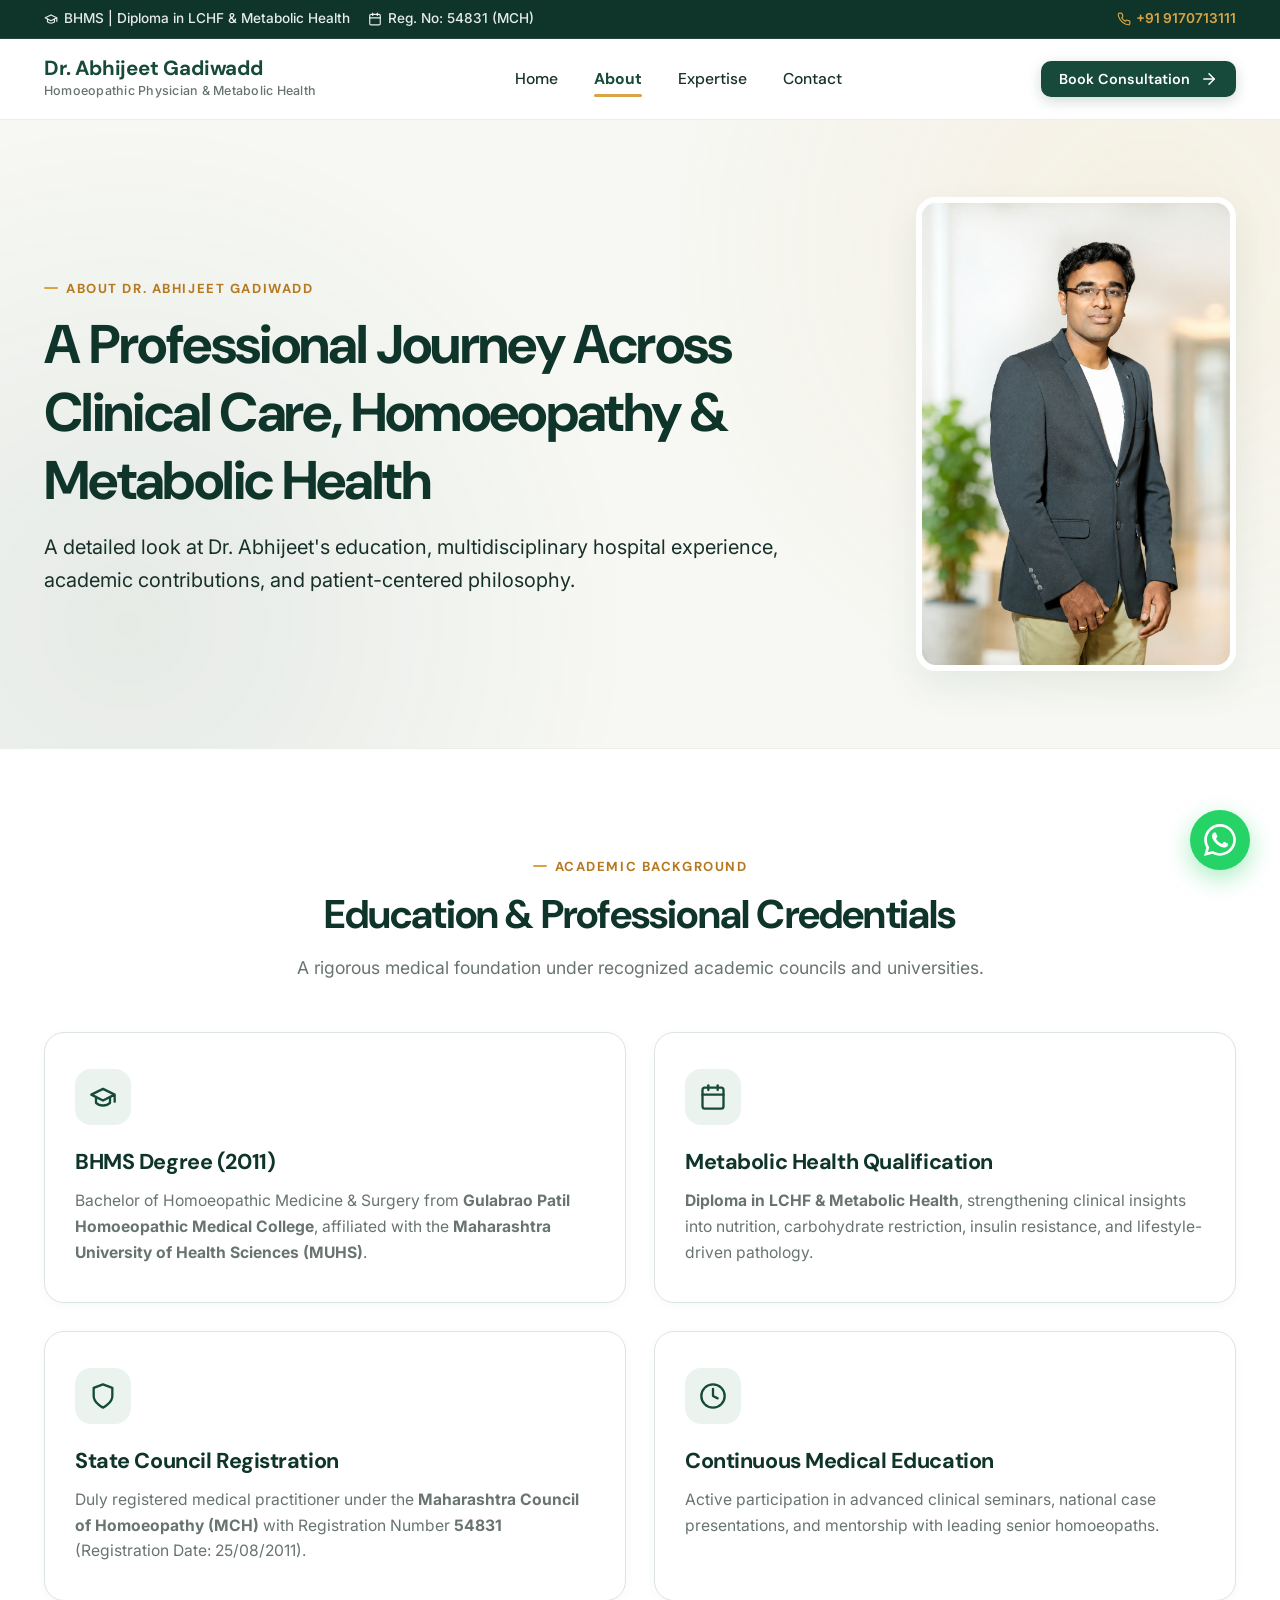
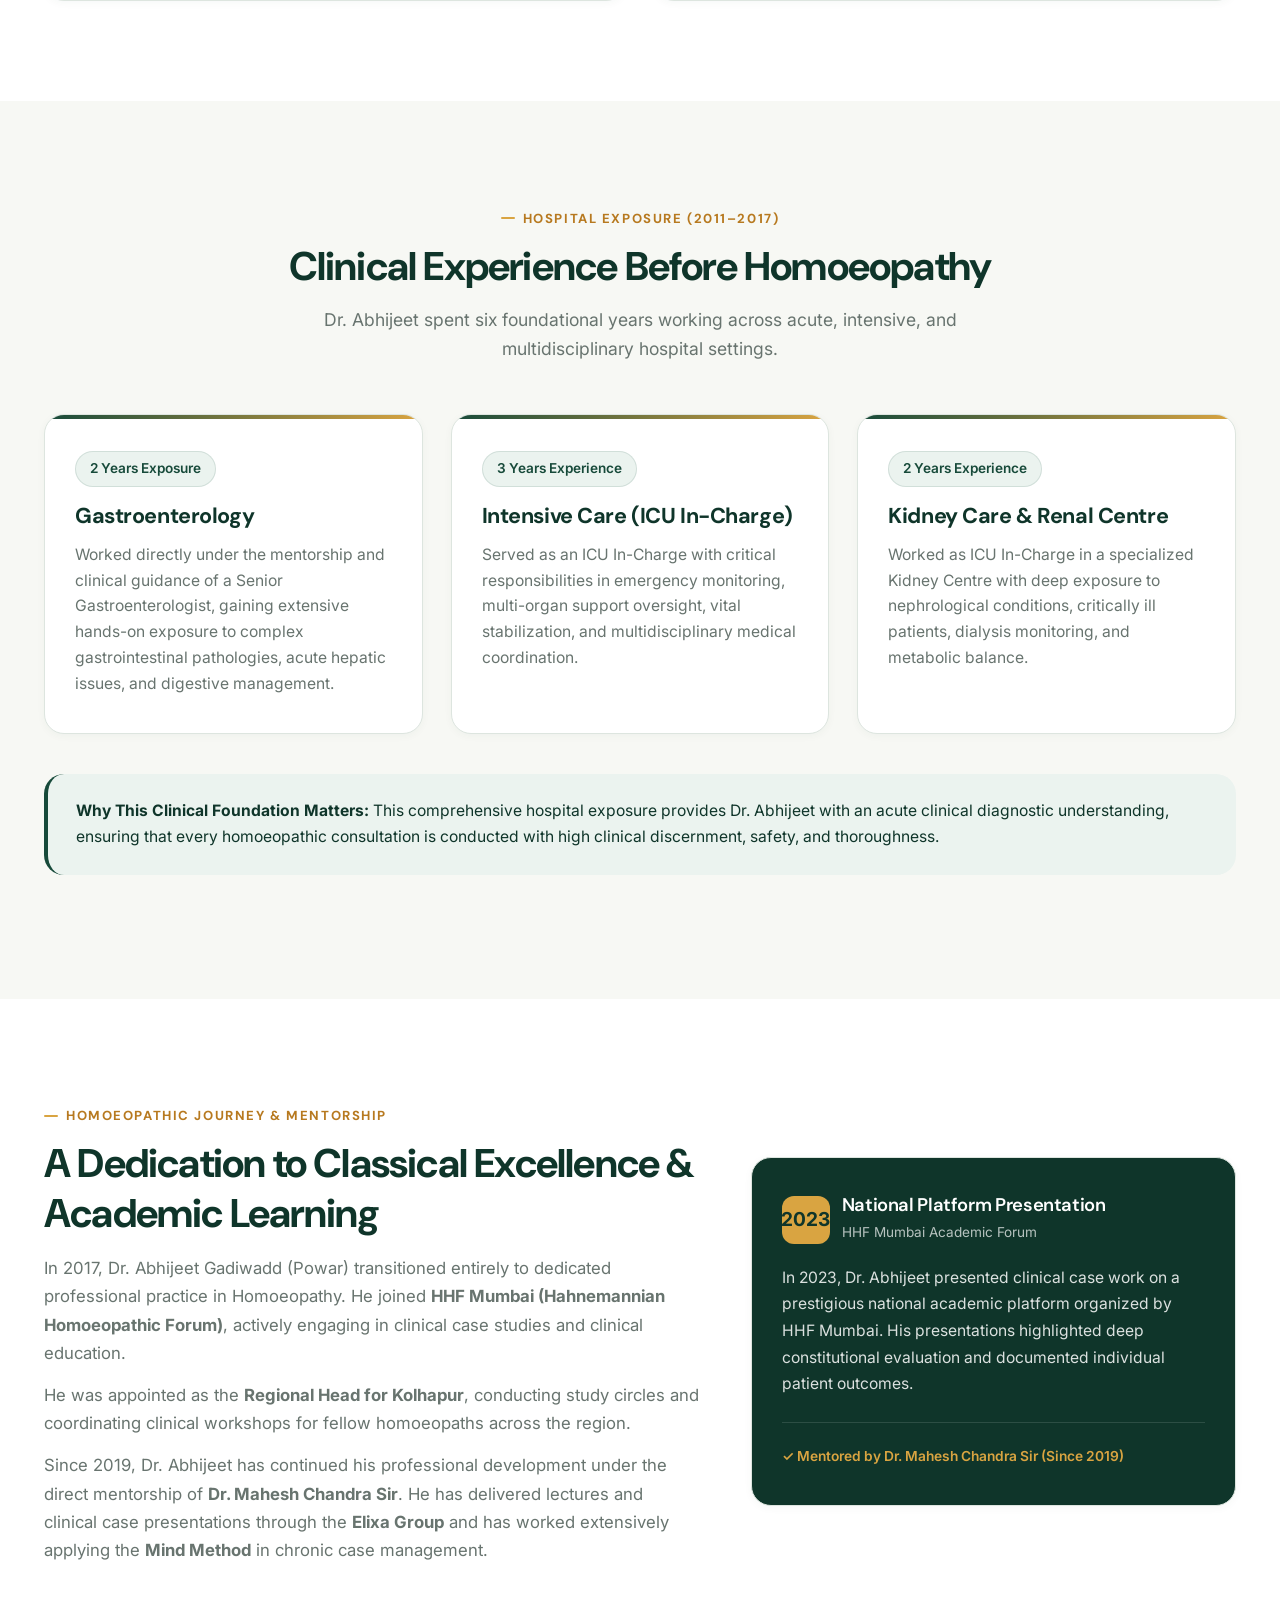
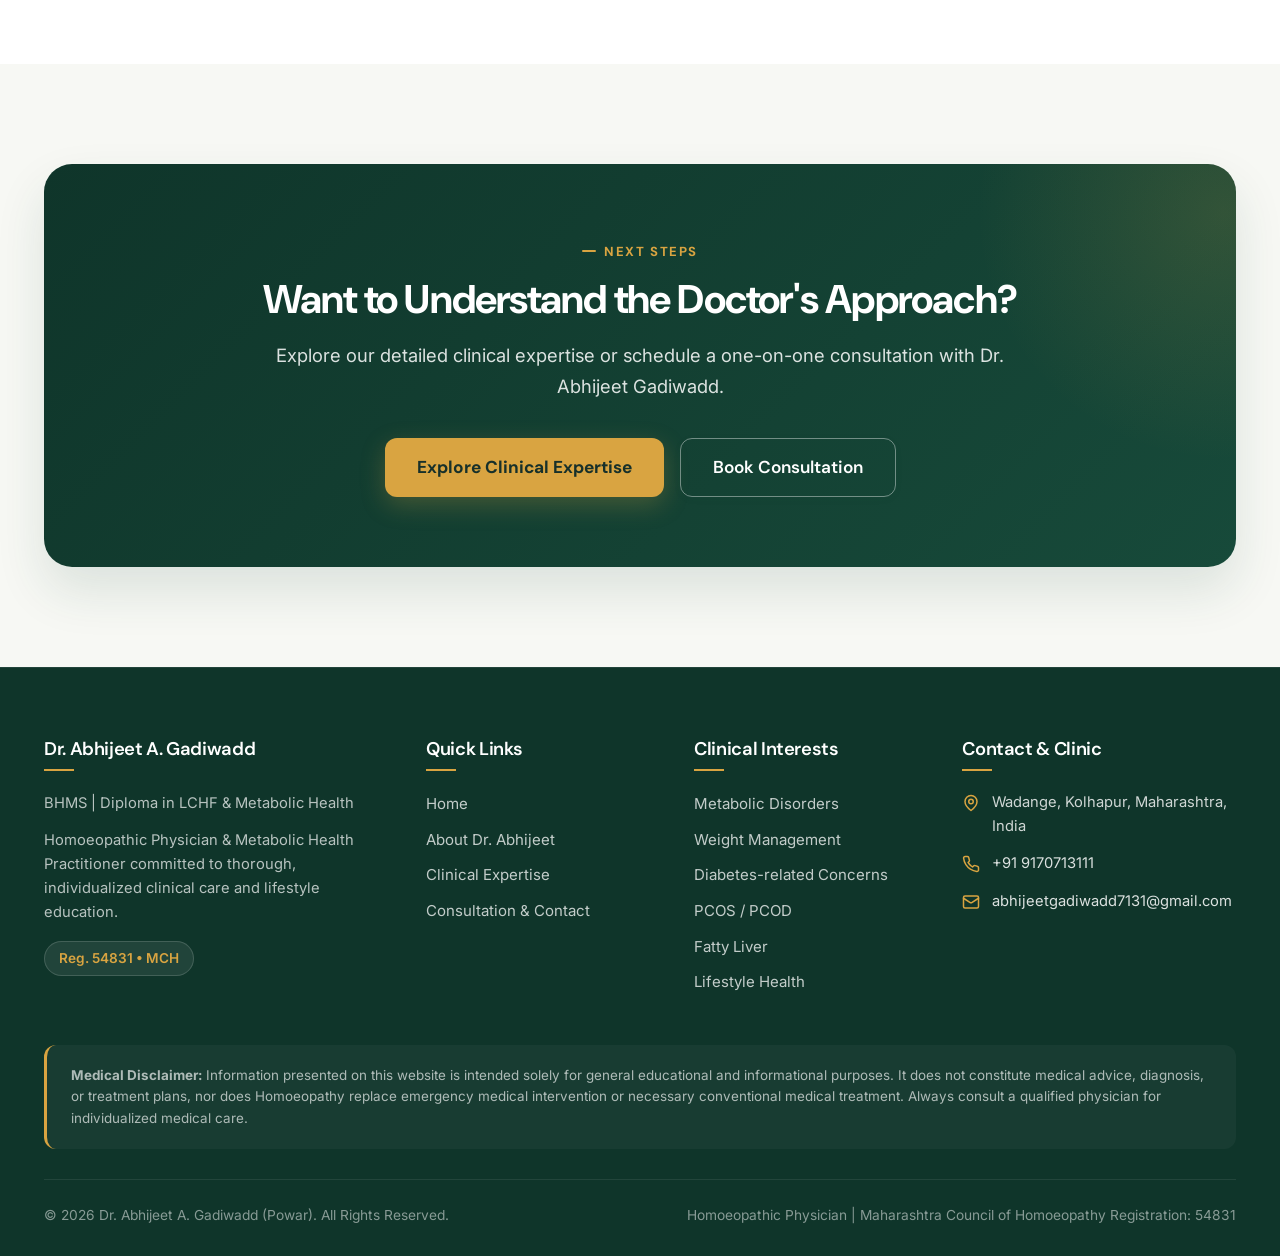
==== commit c79c613c: "feat: implement core design system with responsive CSS architecture and base styles" ====
--- a/about.html
+++ b/about.html
@@ -68,7 +68,6 @@
           <li><a href="index.html" class="nav-link">Home</a></li>
           <li><a href="about.html" class="nav-link active">About</a></li>
           <li><a href="expertise.html" class="nav-link">Expertise</a></li>
-          <li><a href="contact.html" class="nav-link">Consultation</a></li>
           <li><a href="contact.html" class="nav-link">Contact</a></li>
         </ul>
       </nav>
--- a/css/style.css
+++ b/css/style.css
@@ -1012,7 +1012,7 @@
   gap: 16px;
 }
 
-/* FAQ Accordion */
+/* FAQ Accordion (Permanent visibility, click-to-reveal answer) */
 .faq-list {
   max-width: 800px;
   margin: 0 auto;
@@ -1024,13 +1024,17 @@
 .faq-item {
   background-color: var(--color-surface);
   border-radius: var(--radius-card);
-  border: 1px solid var(--color-border);
-  overflow: hidden;
-  transition: all var(--transition-fast);
+  border: 1.5px solid var(--color-border);
+  box-shadow: var(--shadow-sm);
+  opacity: 1 !important;
+  visibility: visible !important;
+  transform: none !important;
+  transition: border-color var(--transition-fast), box-shadow var(--transition-fast);
 }
 
 .faq-item:hover {
-  border-color: rgba(23, 74, 58, 0.3);
+  border-color: rgba(23, 74, 58, 0.35);
+  box-shadow: var(--shadow-md);
 }
 
 .faq-question {
@@ -1047,11 +1051,13 @@
   background: none;
   border: none;
   cursor: pointer;
+  border-radius: var(--radius-card);
+  gap: 16px;
 }
 
 .faq-icon {
-  width: 32px;
-  height: 32px;
+  width: 34px;
+  height: 34px;
   border-radius: var(--radius-pill);
   background-color: var(--color-primary-subtle);
   color: var(--color-primary);
@@ -1059,7 +1065,7 @@
   align-items: center;
   justify-content: center;
   flex-shrink: 0;
-  transition: transform var(--transition-base);
+  transition: transform 0.3s ease, background-color 0.3s ease, color 0.3s ease;
 }
 
 .faq-item.active .faq-icon {
@@ -1068,15 +1074,33 @@
   color: #FFFFFF;
 }
 
-.faq-answer {
-  max-height: 0;
+.faq-answer-wrapper {
+  display: grid;
+  grid-template-rows: 0fr;
+  transition: grid-template-rows 0.35s cubic-bezier(0.16, 1, 0.3, 1);
+}
+
+.faq-item.active .faq-answer-wrapper {
+  grid-template-rows: 1fr;
+}
+
+.faq-answer-inner {
   overflow: hidden;
-  transition: max-height 0.35s ease-out, padding 0.35s ease-out;
   padding: 0 28px;
-}
-
-.faq-item.active .faq-answer {
+  opacity: 0;
+  transition: opacity 0.25s ease, padding-bottom 0.35s cubic-bezier(0.16, 1, 0.3, 1);
+}
+
+.faq-item.active .faq-answer-inner {
+  opacity: 1;
   padding-bottom: 24px;
+}
+
+.faq-answer-inner p {
+  color: var(--color-text-muted);
+  font-size: 1rem;
+  line-height: 1.7;
+  margin: 0;
 }
 
 .faq-answer p {
--- a/css/responsive.css
+++ b/css/responsive.css
@@ -135,10 +135,23 @@
   .card-grid-2, 
   .card-grid-4, 
   .trust-grid, 
-  .footer-grid,
   .contact-form-row {
     grid-template-columns: 1fr !important;
     gap: 16px;
+  }
+
+  /* Mobile footer layout: Doctor profile (full), Quick Links & Clinical Interests (2 cols side-by-side), Contact (full) */
+  .footer-grid {
+    grid-template-columns: 1fr 1fr !important;
+    gap: 28px 20px !important;
+  }
+
+  .footer-col:first-child {
+    grid-column: 1 / -1;
+  }
+
+  .footer-col:last-child {
+    grid-column: 1 / -1;
   }
 
   .premium-card {
@@ -302,4 +315,13 @@
     width: 16px;
     height: 16px;
   }
+
+  .footer-links a {
+    font-size: 0.86rem;
+  }
+
+  .footer-col h4 {
+    font-size: 1.02rem;
+    margin-bottom: 14px;
+  }
 }
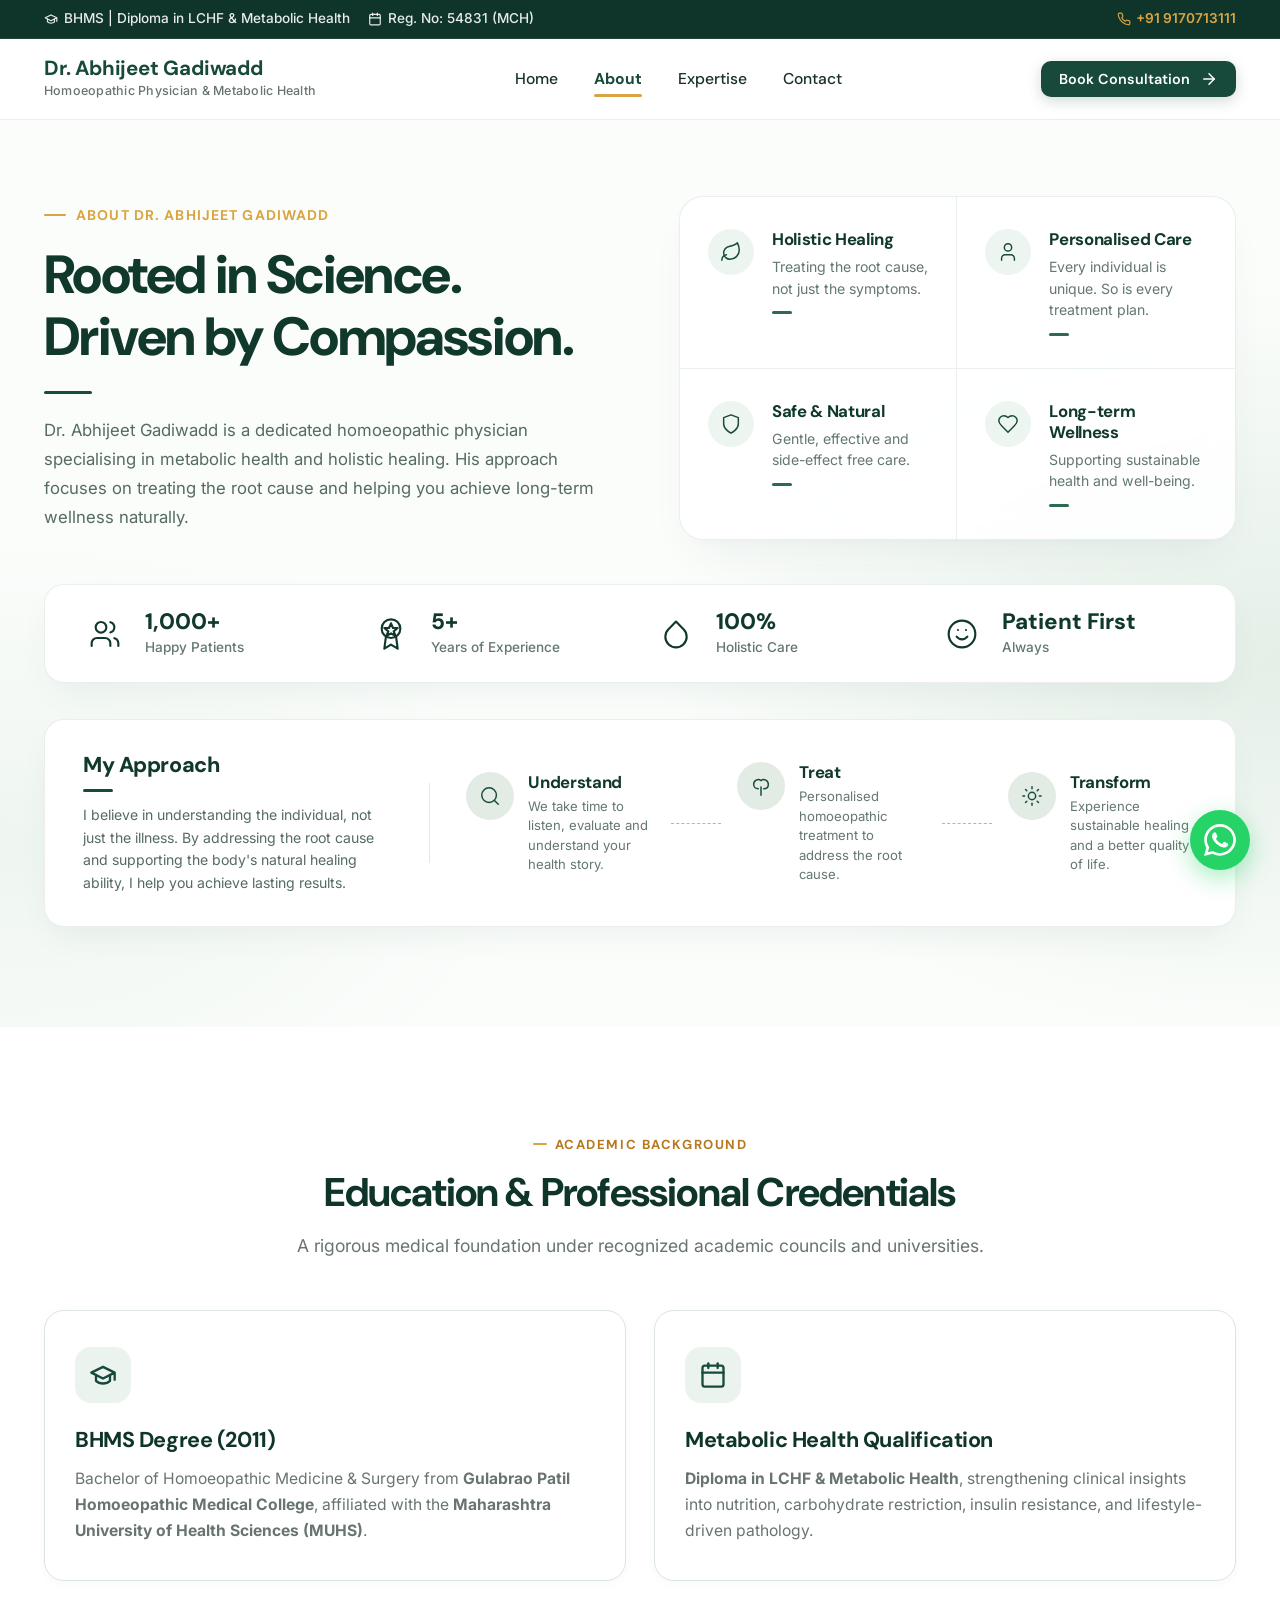
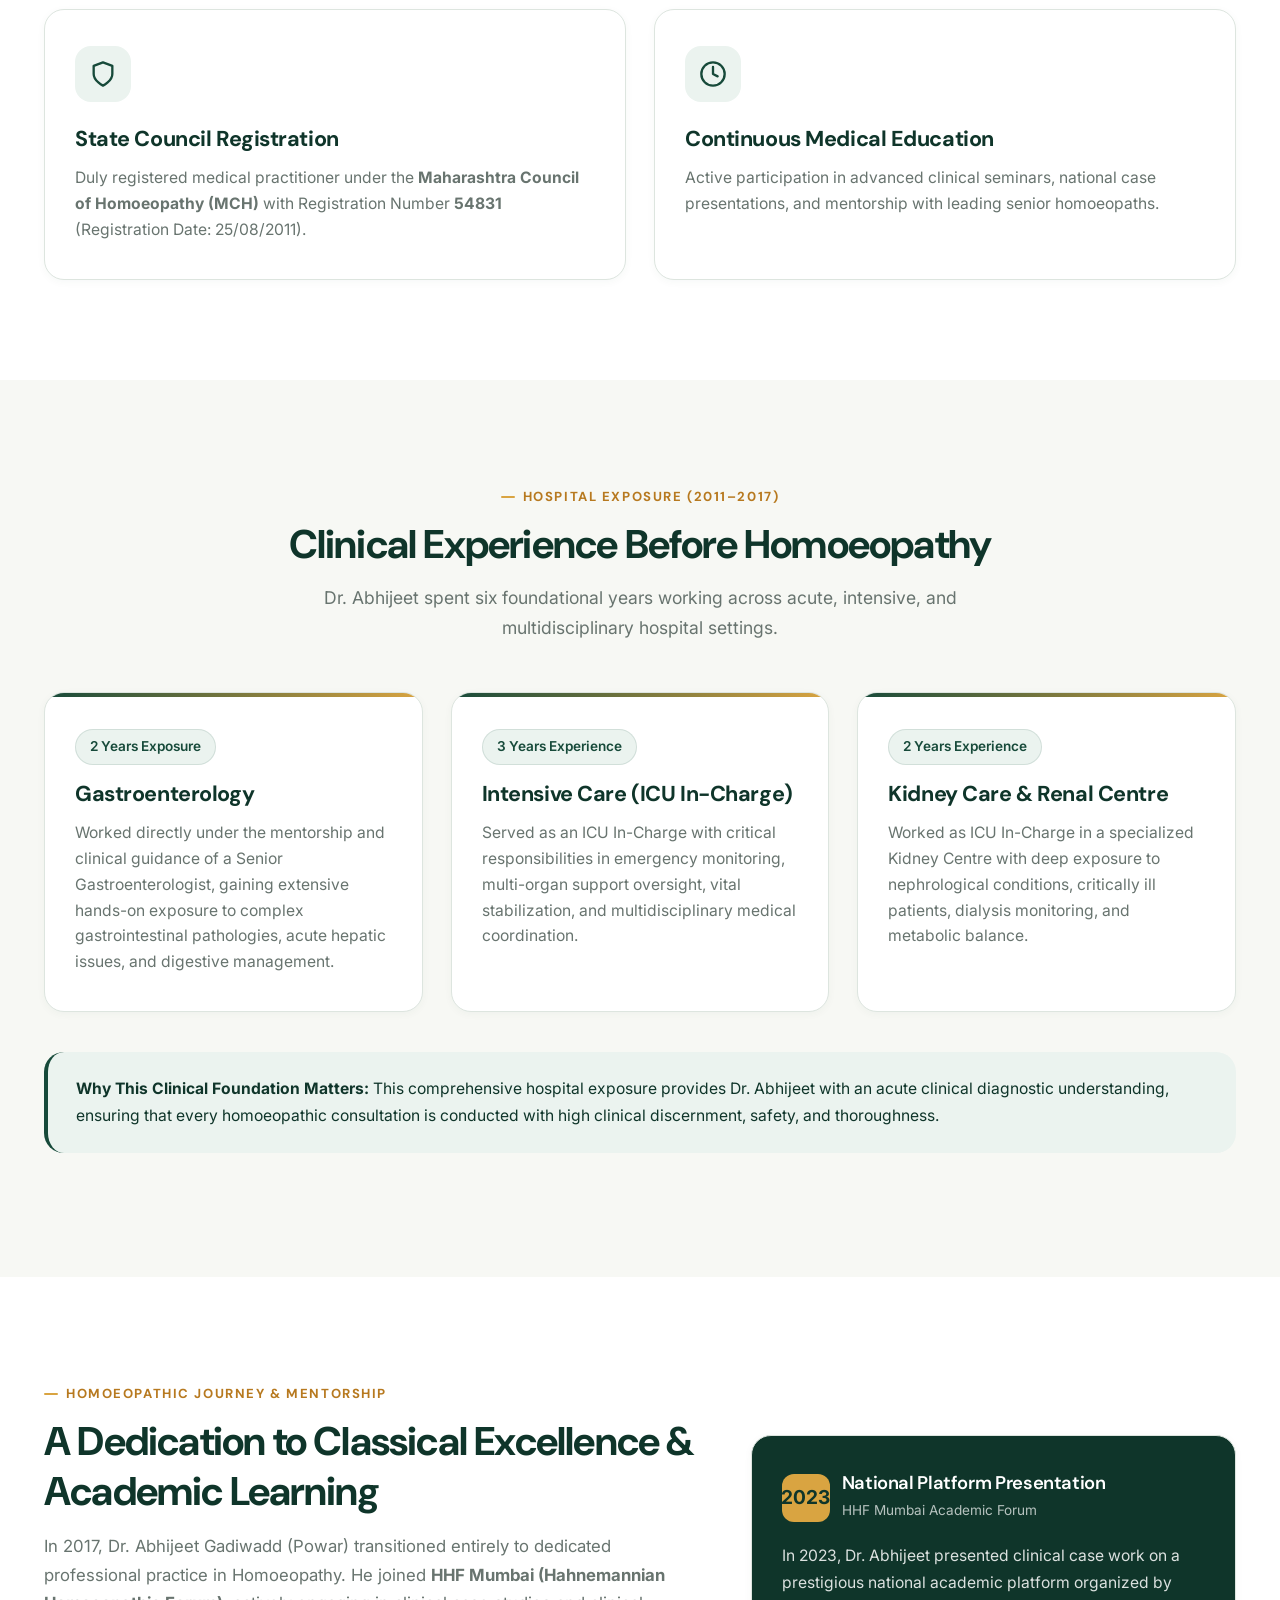
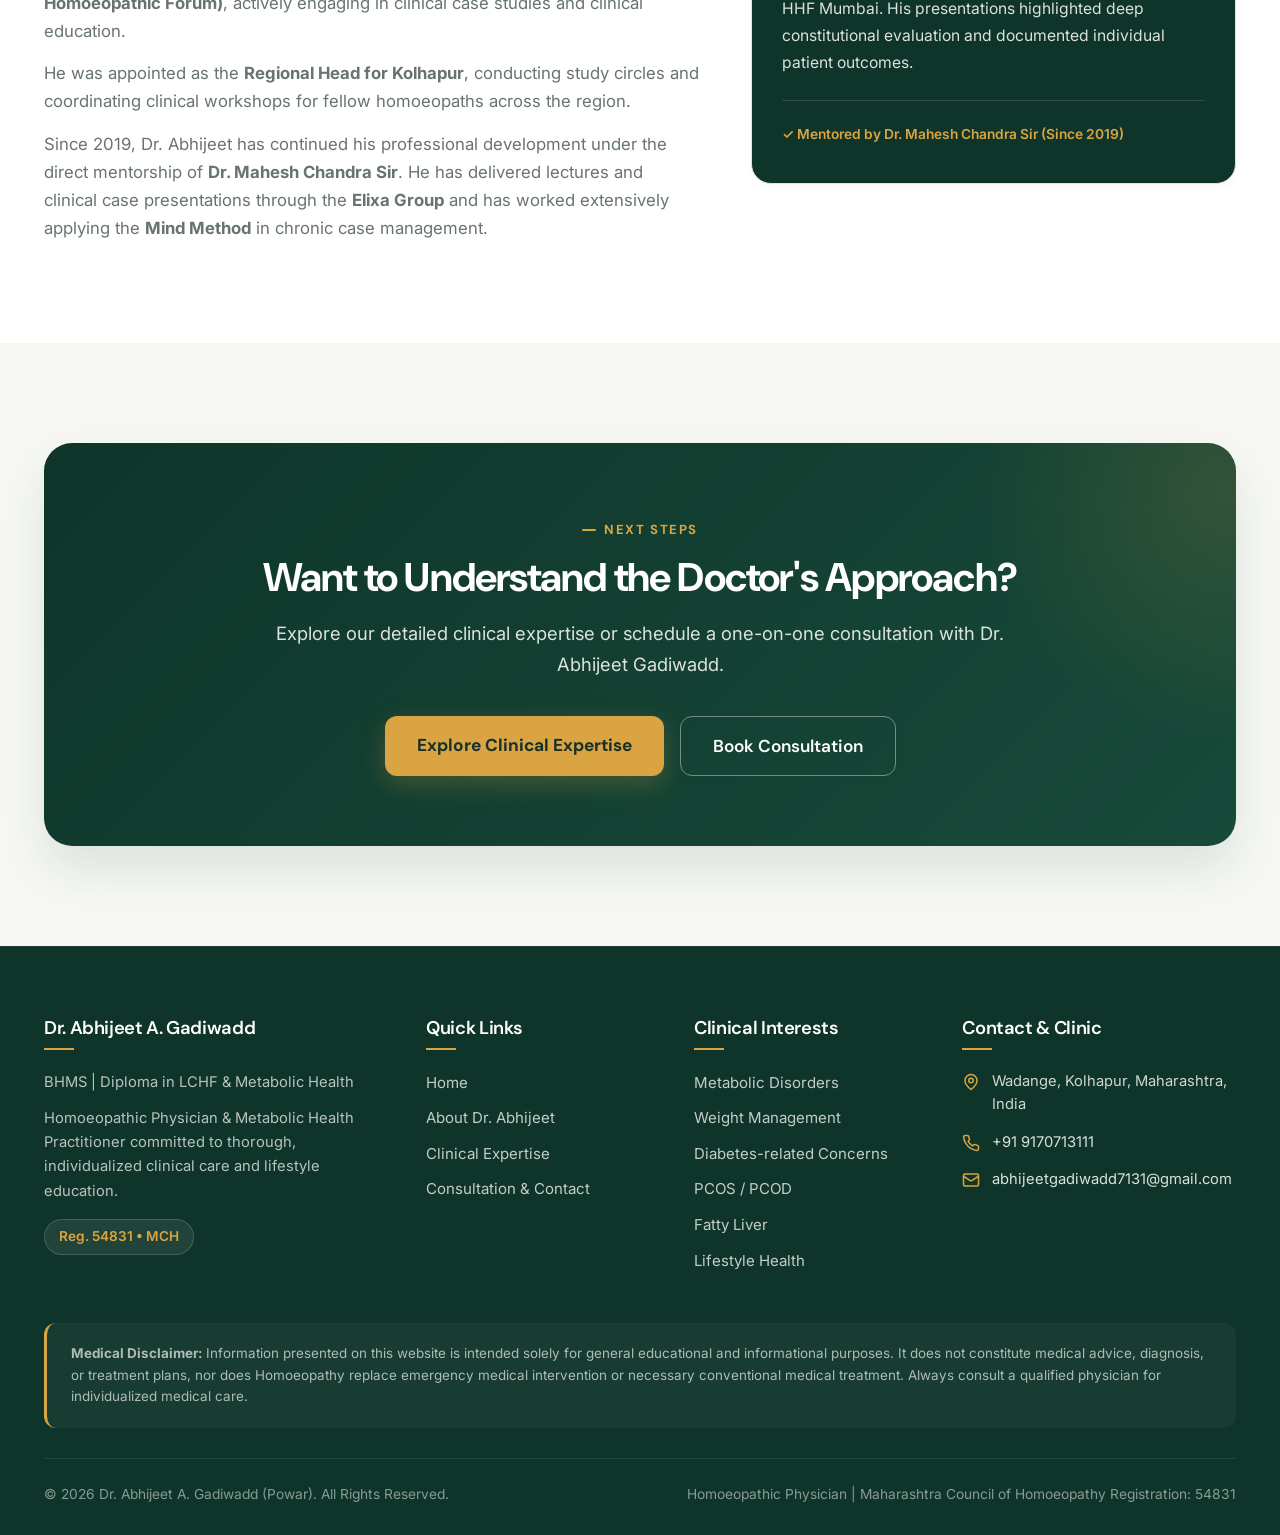
==== commit d6b762b9: "feat: implement new about page hero section with feature cards and add core styling and script archi" ====
--- a/about.html
+++ b/about.html
@@ -108,18 +108,173 @@
     </div>
   </aside>
 
-  <!-- Page Banner -->
-  <section class="page-banner">
-    <div class="container page-banner-grid">
-      <div class="reveal">
-        <span class="eyebrow">ABOUT DR. ABHIJEET GADIWADD</span>
-        <h1>A Professional Journey Across Clinical Care, Homoeopathy &amp; Metabolic Health</h1>
-        <p class="lead" style="margin-top: 16px;">
-          A detailed look at Dr. Abhijeet's education, multidisciplinary hospital experience, academic contributions, and patient-centered philosophy.
-        </p>
-      </div>
-      <div class="reveal">
-        <img src="images/doctor.jpg" alt="Dr. Abhijeet A. Gadiwadd portrait" class="page-banner-img" width="320" height="380">
+  <!-- Pixel-Perfect About Page Hero (Image-to-Code Reference) -->
+  <section class="img-about-hero-section">
+    <div class="container">
+      <!-- Top 2-Column Split -->
+      <div class="img-about-hero-grid">
+        <!-- Left Column: Eyebrow + Serif Headline + Body Paragraph -->
+        <div class="img-about-left">
+          <div class="img-about-eyebrow-wrap">
+            <span class="img-about-dash"></span>
+            <span class="img-about-eyebrow">ABOUT DR. ABHIJEET GADIWADD</span>
+          </div>
+          <h1 class="img-about-title">
+            Rooted in Science.<br>Driven by Compassion.
+          </h1>
+          <div class="img-about-title-underline"></div>
+          <p class="img-about-desc">
+            Dr. Abhijeet Gadiwadd is a dedicated homoeopathic physician specialising in metabolic health and holistic healing. His approach focuses on treating the root cause and helping you achieve long-term wellness naturally.
+          </p>
+        </div>
+
+        <!-- Right Column: 2x2 Feature Cards Grid Container -->
+        <div class="img-about-right">
+          <div class="img-features-card">
+            <!-- Cell 1: Holistic Healing -->
+            <div class="img-feature-cell border-right border-bottom">
+              <div class="img-cell-icon-circle">
+                <svg viewBox="0 0 24 24" fill="none" stroke="currentColor" stroke-width="1.6" stroke-linecap="round" stroke-linejoin="round"><path d="M11 20A7 7 0 0 1 9.8 6.1C15.5 5 17 4.48 19 2c1 2 2 4.18 2 8 0 5.5-4.78 10-10 10Z"/><path d="M2 21c0-3 1.85-5.36 5.08-6"/></svg>
+              </div>
+              <div class="img-cell-content">
+                <h4>Holistic Healing</h4>
+                <p>Treating the root cause, not just the symptoms.</p>
+                <div class="img-cell-dash"></div>
+              </div>
+            </div>
+
+            <!-- Cell 2: Personalised Care -->
+            <div class="img-feature-cell border-bottom">
+              <div class="img-cell-icon-circle">
+                <svg viewBox="0 0 24 24" fill="none" stroke="currentColor" stroke-width="1.6" stroke-linecap="round" stroke-linejoin="round"><path d="M19 21v-2a4 4 0 0 0-4-4H9a4 4 0 0 0-4 4v2"/><circle cx="12" cy="7" r="4"/></svg>
+              </div>
+              <div class="img-cell-content">
+                <h4>Personalised Care</h4>
+                <p>Every individual is unique. So is every treatment plan.</p>
+                <div class="img-cell-dash"></div>
+              </div>
+            </div>
+
+            <!-- Cell 3: Safe & Natural -->
+            <div class="img-feature-cell border-right">
+              <div class="img-cell-icon-circle">
+                <svg viewBox="0 0 24 24" fill="none" stroke="currentColor" stroke-width="1.6" stroke-linecap="round" stroke-linejoin="round"><path d="M12 22s8-4 8-10V5l-8-3-8 3v7c0 6 8 10 8 10z"/></svg>
+              </div>
+              <div class="img-cell-content">
+                <h4>Safe &amp; Natural</h4>
+                <p>Gentle, effective and side-effect free care.</p>
+                <div class="img-cell-dash"></div>
+              </div>
+            </div>
+
+            <!-- Cell 4: Long-term Wellness -->
+            <div class="img-feature-cell">
+              <div class="img-cell-icon-circle">
+                <svg viewBox="0 0 24 24" fill="none" stroke="currentColor" stroke-width="1.6" stroke-linecap="round" stroke-linejoin="round"><path d="M19 14c1.49-1.46 3-3.21 3-5.5A5.5 5.5 0 0 0 16.5 3c-1.76 0-3 .5-4.5 2-1.5-1.5-2.74-2-4.5-2A5.5 5.5 0 0 0 2 8.5c0 2.3 1.5 4.05 3 5.5l7 7Z"/></svg>
+              </div>
+              <div class="img-cell-content">
+                <h4>Long-term Wellness</h4>
+                <p>Supporting sustainable health and well-being.</p>
+                <div class="img-cell-dash"></div>
+              </div>
+            </div>
+          </div>
+        </div>
+      </div>
+
+      <!-- Middle: Floating 4-Column Stats Pill Card -->
+      <div class="img-stats-floating-card">
+        <div class="img-stat-item">
+          <div class="img-stat-icon">
+            <svg viewBox="0 0 24 24" fill="none" stroke="currentColor" stroke-width="1.6" stroke-linecap="round" stroke-linejoin="round"><path d="M16 21v-2a4 4 0 0 0-4-4H6a4 4 0 0 0-4 4v2"/><circle cx="9" cy="7" r="4"/><path d="M22 21v-2a4 4 0 0 0-3-3.87"/><path d="M16 3.13a4 4 0 0 1 0 7.75"/></svg>
+          </div>
+          <div class="img-stat-info">
+            <div class="img-stat-num">1,000+</div>
+            <div class="img-stat-lbl">Happy Patients</div>
+          </div>
+        </div>
+
+        <div class="img-stat-item">
+          <div class="img-stat-icon">
+            <svg viewBox="0 0 24 24" fill="none" stroke="currentColor" stroke-width="1.6" stroke-linecap="round" stroke-linejoin="round"><circle cx="12" cy="8" r="7"/><polyline points="8.21 13.89 7 23 12 20 17 23 15.79 13.88"/><polygon points="12 4 13.5 7.5 17 7.5 14 10 15.5 13.5 12 11.5 8.5 13.5 10 10 7 7.5 10.5 7.5"/></svg>
+          </div>
+          <div class="img-stat-info">
+            <div class="img-stat-num">5+</div>
+            <div class="img-stat-lbl">Years of Experience</div>
+          </div>
+        </div>
+
+        <div class="img-stat-item">
+          <div class="img-stat-icon">
+            <svg viewBox="0 0 24 24" fill="none" stroke="currentColor" stroke-width="1.6" stroke-linecap="round" stroke-linejoin="round"><path d="M12 2.69l5.66 5.66a8 8 0 1 1-11.31 0z"/></svg>
+          </div>
+          <div class="img-stat-info">
+            <div class="img-stat-num">100%</div>
+            <div class="img-stat-lbl">Holistic Care</div>
+          </div>
+        </div>
+
+        <div class="img-stat-item">
+          <div class="img-stat-icon">
+            <svg viewBox="0 0 24 24" fill="none" stroke="currentColor" stroke-width="1.6" stroke-linecap="round" stroke-linejoin="round"><circle cx="12" cy="12" r="10"/><path d="M8 14s1.5 2 4 2 4-2 4-2"/><line x1="9" y1="9" x2="9.01" y2="9"/><line x1="15" y1="9" x2="15.01" y2="9"/></svg>
+          </div>
+          <div class="img-stat-info">
+            <div class="img-stat-num">Patient First</div>
+            <div class="img-stat-lbl">Always</div>
+          </div>
+        </div>
+      </div>
+
+      <!-- Bottom: "My Approach" Process Card with Horizontal Dotted Connecting Line -->
+      <div class="img-approach-card">
+        <div class="img-approach-left">
+          <h3>My Approach</h3>
+          <div class="img-approach-title-dash"></div>
+          <p>
+            I believe in understanding the individual, not just the illness. By addressing the root cause and supporting the body's natural healing ability, I help you achieve lasting results.
+          </p>
+        </div>
+
+        <div class="img-approach-divider"></div>
+
+        <div class="img-approach-steps">
+          <!-- Step 1: Understand -->
+          <div class="img-step-item">
+            <div class="img-step-icon-circle">
+              <svg viewBox="0 0 24 24" fill="none" stroke="currentColor" stroke-width="1.6" stroke-linecap="round" stroke-linejoin="round"><circle cx="11" cy="11" r="8"/><line x1="21" y1="21" x2="16.65" y2="16.65"/></svg>
+            </div>
+            <div class="img-step-text">
+              <h4>Understand</h4>
+              <p>We take time to listen, evaluate and understand your health story.</p>
+            </div>
+          </div>
+
+          <div class="img-step-connector" aria-hidden="true"></div>
+
+          <!-- Step 2: Treat -->
+          <div class="img-step-item">
+            <div class="img-step-icon-circle">
+              <svg viewBox="0 0 24 24" fill="none" stroke="currentColor" stroke-width="1.6" stroke-linecap="round" stroke-linejoin="round"><path d="M12 22v-9"/><path d="M9 15c-3 0-5-2-5-5a5 5 0 0 1 8-4"/><path d="M15 15c3 0 5-2 5-5a5 5 0 0 0-8-4"/></svg>
+            </div>
+            <div class="img-step-text">
+              <h4>Treat</h4>
+              <p>Personalised homoeopathic treatment to address the root cause.</p>
+            </div>
+          </div>
+
+          <div class="img-step-connector" aria-hidden="true"></div>
+
+          <!-- Step 3: Transform -->
+          <div class="img-step-item">
+            <div class="img-step-icon-circle">
+              <svg viewBox="0 0 24 24" fill="none" stroke="currentColor" stroke-width="1.6" stroke-linecap="round" stroke-linejoin="round"><circle cx="12" cy="12" r="4"/><path d="M12 2v2"/><path d="M12 20v2"/><path d="m4.93 4.93 1.41 1.41"/><path d="m17.66 17.66 1.41 1.41"/><path d="M2 12h2"/><path d="M20 12h2"/><path d="m6.34 17.66-1.41 1.41"/><path d="m19.07 4.93-1.41 1.41"/></svg>
+            </div>
+            <div class="img-step-text">
+              <h4>Transform</h4>
+              <p>Experience sustainable healing and a better quality of life.</p>
+            </div>
+          </div>
+        </div>
       </div>
     </div>
   </section>
--- a/css/style.css
+++ b/css/style.css
@@ -75,6 +75,8 @@
   font-size: 16px;
   scroll-behavior: smooth;
   -webkit-text-size-adjust: 100%;
+  overflow-x: hidden;
+  max-width: 100%;
 }
 
 body {
@@ -85,6 +87,7 @@
   -webkit-font-smoothing: antialiased;
   -moz-osx-font-smoothing: grayscale;
   overflow-x: hidden;
+  max-width: 100vw;
   position: relative;
 }
 
@@ -477,18 +480,20 @@
   background-color: var(--color-primary-subtle);
 }
 
-/* Mobile Drawer */
+/* Mobile Drawer (Zero Canvas Overflow) */
 .mobile-nav-drawer {
   position: fixed;
   top: 0;
-  right: -100%;
+  right: 0;
   width: 85%;
-  max-width: 380px;
+  max-width: 340px;
   height: 100vh;
   background-color: var(--color-surface);
   box-shadow: -10px 0 30px rgba(0, 0, 0, 0.15);
   z-index: 1050;
-  transition: right 0.35s cubic-bezier(0.16, 1, 0.3, 1);
+  transform: translateX(100%);
+  visibility: hidden;
+  transition: transform 0.35s cubic-bezier(0.16, 1, 0.3, 1), visibility 0.35s ease;
   padding: 30px 24px;
   display: flex;
   flex-direction: column;
@@ -497,7 +502,8 @@
 }
 
 .mobile-nav-drawer.open {
-  right: 0;
+  transform: translateX(0);
+  visibility: visible;
 }
 
 .mobile-overlay {
@@ -658,15 +664,55 @@
   justify-content: center;
 }
 
+/* Ambient light bloom sitting behind the portrait (GPU-safe: opacity/transform only) */
+.hero-glow {
+  position: absolute;
+  top: 50%;
+  left: 50%;
+  width: 118%;
+  height: 118%;
+  transform: translate(-50%, -50%);
+  border-radius: 50%;
+  background: radial-gradient(circle at 50% 42%, rgba(217, 164, 65, 0.22) 0%, rgba(23, 74, 58, 0.10) 38%, transparent 68%);
+  filter: blur(10px);
+  z-index: 0;
+  pointer-events: none;
+  animation: heroBloom 9s ease-in-out infinite;
+}
+
+@keyframes heroBloom {
+  0%, 100% { opacity: 0.85; transform: translate(-50%, -50%) scale(1); }
+  50%      { opacity: 1;    transform: translate(-50%, -50%) scale(1.04); }
+}
+
+/* Double-Bezel: outer machined shell holding the portrait plate */
+.hero-image-shell {
+  position: relative;
+  z-index: 1;
+  width: 100%;
+  max-width: 460px;
+  padding: 10px;
+  border-radius: 34px;
+  background: linear-gradient(155deg, rgba(255, 255, 255, 0.9), rgba(242, 247, 244, 0.7));
+  box-shadow:
+    0 40px 80px -30px rgba(23, 74, 58, 0.35),
+    0 12px 28px -18px rgba(23, 74, 58, 0.22),
+    inset 0 1px 1px rgba(255, 255, 255, 0.7);
+  border: 1px solid rgba(23, 74, 58, 0.06);
+  transition: transform 0.7s cubic-bezier(0.32, 0.72, 0, 1);
+}
+
+.hero-visual:hover .hero-image-shell {
+  transform: translateY(-6px);
+}
+
 .hero-image-wrapper {
   position: relative;
   width: 100%;
-  max-width: 440px;
-  border-radius: 28px;
+  border-radius: 24px;
   overflow: hidden;
-  box-shadow: var(--shadow-xl);
   background-color: var(--color-surface);
-  border: 8px solid var(--color-surface);
+  box-shadow: inset 0 1px 2px rgba(255, 255, 255, 0.4);
 }
 
 .hero-image-wrapper img {
@@ -674,37 +720,40 @@
   height: 520px;
   object-fit: cover;
   object-position: center 15%;
-  transition: transform 0.6s ease;
-}
-
-.hero-image-wrapper:hover img {
-  transform: scale(1.03);
+  transition: transform 0.9s cubic-bezier(0.32, 0.72, 0, 1);
+}
+
+.hero-visual:hover .hero-image-wrapper img {
+  transform: scale(1.04);
 }
 
 .floating-badge {
   position: absolute;
-  background-color: rgba(255, 255, 255, 0.95);
-  backdrop-filter: blur(8px);
+  background-color: rgba(255, 255, 255, 0.72);
+  backdrop-filter: blur(16px) saturate(160%);
+  -webkit-backdrop-filter: blur(16px) saturate(160%);
   padding: 14px 20px;
   border-radius: var(--radius-card);
-  box-shadow: var(--shadow-lg);
-  border: 1px solid rgba(23, 74, 58, 0.08);
+  box-shadow:
+    0 20px 44px -20px rgba(23, 74, 58, 0.32),
+    inset 0 1px 1px rgba(255, 255, 255, 0.85);
+  border: 1px solid rgba(255, 255, 255, 0.6);
   display: flex;
   align-items: center;
   gap: 12px;
-  z-index: 2;
-  animation: float 5s ease-in-out infinite;
+  z-index: 3;
+  animation: float 6s cubic-bezier(0.45, 0, 0.55, 1) infinite;
 }
 
 .badge-top-left {
-  top: 30px;
-  left: -24px;
+  top: 34px;
+  left: -28px;
 }
 
 .badge-bottom-right {
-  bottom: 30px;
-  right: -20px;
-  animation-delay: 2.5s;
+  bottom: 34px;
+  right: -24px;
+  animation-delay: 3s;
 }
 
 .floating-badge-icon {
@@ -717,6 +766,7 @@
   align-items: center;
   justify-content: center;
   flex-shrink: 0;
+  box-shadow: inset 0 1px 1px rgba(255, 255, 255, 0.25);
 }
 
 .floating-badge-text strong {
@@ -734,7 +784,14 @@
 
 @keyframes float {
   0%, 100% { transform: translateY(0); }
-  50% { transform: translateY(-8px); }
+  50% { transform: translateY(-9px); }
+}
+
+@media (prefers-reduced-motion: reduce) {
+  .hero-glow,
+  .floating-badge {
+    animation: none;
+  }
 }
 
 /* Trust Bar / Stat Bar */
@@ -867,34 +924,58 @@
   line-height: 1.65;
 }
 
-/* Timeline Component */
+/* ==========================================================================
+   Timeline / Career Milestones — Editorial Dual-Rail Journey
+   ========================================================================== */
 .timeline {
   position: relative;
-  max-width: 900px;
+  max-width: 940px;
   margin: 0 auto;
-  padding: 20px 0;
-}
-
+  padding: 10px 0;
+  list-style: none;
+}
+
+/* Static rail (track) */
 .timeline::before {
   content: '';
   position: absolute;
   top: 0;
   bottom: 0;
   left: 50%;
+  width: 2px;
+  background: repeating-linear-gradient(
+    to bottom,
+    var(--color-border) 0 8px,
+    transparent 8px 16px
+  );
+  transform: translateX(-50%);
+  z-index: 0;
+}
+
+/* Animated gradient spine that fills with scroll progress */
+.timeline-progress {
+  position: absolute;
+  top: 0;
+  left: 50%;
   width: 3px;
-  background-color: var(--color-border);
+  height: var(--timeline-fill, 0%);
   transform: translateX(-50%);
+  background: linear-gradient(to bottom, var(--color-primary) 0%, var(--color-primary-light) 55%, var(--color-secondary) 100%);
+  border-radius: var(--radius-pill);
+  z-index: 0;
+  transition: height 0.25s linear;
+  box-shadow: 0 0 12px rgba(217, 164, 65, 0.35);
 }
 
 .timeline-item {
   position: relative;
-  margin-bottom: 40px;
   width: 50%;
-  padding: 0 36px;
+  padding: 0 46px 44px;
+  z-index: 1;
 }
 
 .timeline-item:last-child {
-  margin-bottom: 0;
+  padding-bottom: 0;
 }
 
 .timeline-item.left {
@@ -907,60 +988,202 @@
   text-align: left;
 }
 
-.timeline-dot {
+/* Icon node sitting on the spine */
+.timeline-node {
   position: absolute;
-  top: 20px;
-  width: 20px;
-  height: 20px;
+  top: 6px;
+  width: 46px;
+  height: 46px;
   border-radius: var(--radius-pill);
-  background-color: var(--color-surface);
-  border: 4px solid var(--color-primary);
-  box-shadow: 0 0 0 4px var(--color-primary-subtle);
-  z-index: 1;
-}
-
-.timeline-item.left .timeline-dot {
-  right: -10px;
-}
-
-.timeline-item.right .timeline-dot {
-  left: -10px;
+  background: linear-gradient(135deg, var(--color-primary), var(--color-primary-dark));
+  color: #fff;
+  display: flex;
+  align-items: center;
+  justify-content: center;
+  border: 4px solid var(--color-bg);
+  box-shadow: 0 0 0 2px var(--color-border), var(--shadow-md);
+  z-index: 2;
+  transition: transform 0.5s cubic-bezier(0.16, 1, 0.3, 1), box-shadow 0.4s ease, background 0.4s ease;
+}
+
+.timeline-node svg {
+  width: 22px;
+  height: 22px;
+}
+
+.timeline-item.left .timeline-node {
+  right: -23px;
+}
+
+.timeline-item.right .timeline-node {
+  left: -23px;
+}
+
+/* Node reveals with a satisfying pop + gold ring once the card is active */
+.timeline-item .timeline-node {
+  transform: scale(0.4);
+  opacity: 0;
+}
+
+.timeline-item.active .timeline-node {
+  transform: scale(1);
+  opacity: 1;
+}
+
+.timeline-card:hover ~ .timeline-node,
+.timeline-item:hover .timeline-node {
+  background: linear-gradient(135deg, var(--color-secondary), var(--color-accent));
+  box-shadow: 0 0 0 2px var(--color-secondary), var(--shadow-glow);
+}
+
+/* Present milestone: pulsing accent node */
+.timeline-item.is-present .timeline-node {
+  background: linear-gradient(135deg, var(--color-secondary), var(--color-accent));
+  box-shadow: 0 0 0 2px var(--color-secondary), 0 0 0 6px rgba(217, 164, 65, 0.18);
+  animation: nodePulse 2.4s ease-in-out infinite;
+}
+
+@keyframes nodePulse {
+  0%, 100% { box-shadow: 0 0 0 2px var(--color-secondary), 0 0 0 5px rgba(217, 164, 65, 0.22); }
+  50% { box-shadow: 0 0 0 2px var(--color-secondary), 0 0 0 12px rgba(217, 164, 65, 0); }
+}
+
+/* Oversized watermark year sitting behind each card */
+.timeline-ghost {
+  position: absolute;
+  top: -18px;
+  font-family: var(--font-heading);
+  font-size: clamp(3rem, 5vw, 4.6rem);
+  font-weight: 700;
+  line-height: 1;
+  color: var(--color-primary);
+  opacity: 0.06;
+  letter-spacing: -0.04em;
+  pointer-events: none;
+  user-select: none;
+  z-index: 0;
+}
+
+.timeline-item.left .timeline-ghost {
+  right: 46px;
+}
+
+.timeline-item.right .timeline-ghost {
+  left: 46px;
 }
 
 .timeline-card {
+  position: relative;
   background-color: var(--color-surface);
   border-radius: var(--radius-card);
-  padding: 28px;
+  padding: 26px 28px;
   border: 1px solid var(--color-border);
   box-shadow: var(--shadow-sm);
-  transition: all var(--transition-base);
+  transition: transform var(--transition-base), box-shadow var(--transition-base), border-color var(--transition-base);
+  z-index: 1;
+}
+
+/* Connector arm + arrowhead pointing to the spine */
+.timeline-card::after {
+  content: '';
+  position: absolute;
+  top: 22px;
+  width: 12px;
+  height: 12px;
+  background-color: var(--color-surface);
+  border: 1px solid var(--color-border);
+  transform: rotate(45deg);
+  transition: border-color var(--transition-base);
+}
+
+.timeline-item.left .timeline-card::after {
+  right: -7px;
+  border-left: none;
+  border-bottom: none;
+}
+
+.timeline-item.right .timeline-card::after {
+  left: -7px;
+  border-right: none;
+  border-top: none;
 }
 
 .timeline-card:hover {
-  transform: translateY(-3px);
-  box-shadow: var(--shadow-md);
+  transform: translateY(-4px);
+  box-shadow: var(--shadow-lg);
   border-color: var(--color-primary);
+}
+
+.timeline-card:hover::after {
+  border-color: var(--color-primary);
+}
+
+.timeline-meta {
+  display: flex;
+  align-items: center;
+  gap: 10px;
+  margin-bottom: 12px;
+  flex-wrap: wrap;
+}
+
+.timeline-item.left .timeline-meta {
+  justify-content: flex-end;
 }
 
 .timeline-year {
   display: inline-block;
-  padding: 4px 12px;
+  padding: 5px 14px;
   border-radius: var(--radius-pill);
-  background-color: var(--color-primary-subtle);
-  color: var(--color-primary);
+  background-color: var(--color-primary);
+  color: #fff;
   font-family: var(--font-heading);
   font-weight: 700;
-  font-size: 0.85rem;
-  margin-bottom: 12px;
+  font-size: 0.82rem;
+  letter-spacing: 0.02em;
+}
+
+.timeline-tag {
+  display: inline-flex;
+  align-items: center;
+  gap: 6px;
+  font-family: var(--font-heading);
+  font-size: 0.72rem;
+  font-weight: 700;
+  text-transform: uppercase;
+  letter-spacing: 0.08em;
+  color: var(--color-accent);
+}
+
+.timeline-tag.tag-live {
+  color: var(--color-primary);
+}
+
+.live-dot {
+  width: 8px;
+  height: 8px;
+  border-radius: var(--radius-pill);
+  background-color: #22a06b;
+  box-shadow: 0 0 0 0 rgba(34, 160, 107, 0.5);
+  animation: liveBlink 1.8s ease-in-out infinite;
+}
+
+@keyframes liveBlink {
+  0%, 100% { box-shadow: 0 0 0 0 rgba(34, 160, 107, 0.5); }
+  50% { box-shadow: 0 0 0 6px rgba(34, 160, 107, 0); }
 }
 
 .timeline-card h4 {
-  font-size: 1.2rem;
+  font-size: 1.22rem;
   margin-bottom: 8px;
 }
 
 .timeline-card p {
   font-size: 0.95rem;
+}
+
+/* Staggered reveal per item using its --i index */
+.timeline-item.reveal {
+  transition-delay: calc(var(--i, 0) * 0.08s);
 }
 
 /* Interactive Consultation CTA Section */
@@ -1012,13 +1235,48 @@
   gap: 16px;
 }
 
-/* FAQ Accordion (Permanent visibility, click-to-reveal answer) */
+/* ==========================================================================
+   FAQ Section: Premium Clinical Editorial Design
+   ========================================================================== */
+.faq-layout-grid {
+  display: grid;
+  grid-template-columns: 0.9fr 1.1fr;
+  gap: 60px;
+  align-items: flex-start;
+}
+
+.faq-intro-col {
+  position: sticky;
+  top: 100px;
+}
+
+.faq-support-card {
+  background-color: var(--color-primary-surface);
+  border: 1px solid var(--color-border);
+  border-radius: var(--radius-card);
+  padding: 24px;
+  margin-top: 32px;
+  display: flex;
+  gap: 16px;
+  align-items: flex-start;
+}
+
+.faq-support-icon {
+  width: 44px;
+  height: 44px;
+  border-radius: var(--radius-md);
+  background-color: var(--color-primary-subtle);
+  color: var(--color-primary);
+  display: flex;
+  align-items: center;
+  justify-content: center;
+  flex-shrink: 0;
+}
+
 .faq-list {
-  max-width: 800px;
-  margin: 0 auto;
   display: flex;
   flex-direction: column;
-  gap: 16px;
+  gap: 14px;
 }
 
 .faq-item {
@@ -1026,10 +1284,8 @@
   border-radius: var(--radius-card);
   border: 1.5px solid var(--color-border);
   box-shadow: var(--shadow-sm);
-  opacity: 1 !important;
-  visibility: visible !important;
-  transform: none !important;
-  transition: border-color var(--transition-fast), box-shadow var(--transition-fast);
+  transition: all var(--transition-base);
+  overflow: hidden;
 }
 
 .faq-item:hover {
@@ -1037,27 +1293,49 @@
   box-shadow: var(--shadow-md);
 }
 
+.faq-item.active {
+  border-color: var(--color-primary);
+  box-shadow: 0 8px 24px rgba(23, 74, 58, 0.08);
+}
+
 .faq-question {
   width: 100%;
-  padding: 22px 28px;
+  padding: 22px 26px;
   display: flex;
   align-items: center;
   justify-content: space-between;
   text-align: left;
   font-family: var(--font-heading);
-  font-size: 1.12rem;
+  font-size: 1.08rem;
   font-weight: 600;
   color: var(--color-primary-dark);
   background: none;
   border: none;
   cursor: pointer;
-  border-radius: var(--radius-card);
   gap: 16px;
 }
 
+.faq-q-text {
+  display: flex;
+  align-items: center;
+  gap: 14px;
+  line-height: 1.4;
+}
+
+.faq-num {
+  font-family: var(--font-heading);
+  font-size: 0.85rem;
+  font-weight: 700;
+  color: var(--color-secondary);
+  background-color: var(--color-primary-subtle);
+  padding: 4px 8px;
+  border-radius: 6px;
+  flex-shrink: 0;
+}
+
 .faq-icon {
-  width: 34px;
-  height: 34px;
+  width: 36px;
+  height: 36px;
   border-radius: var(--radius-pill);
   background-color: var(--color-primary-subtle);
   color: var(--color-primary);
@@ -1065,13 +1343,23 @@
   align-items: center;
   justify-content: center;
   flex-shrink: 0;
-  transition: transform 0.3s ease, background-color 0.3s ease, color 0.3s ease;
+  transition: all 0.3s ease;
+}
+
+.faq-icon-v {
+  transition: transform 0.3s cubic-bezier(0.16, 1, 0.3, 1), opacity 0.3s ease;
+  transform-origin: center;
 }
 
 .faq-item.active .faq-icon {
-  transform: rotate(180deg);
   background-color: var(--color-primary);
   color: #FFFFFF;
+}
+
+/* Morph Plus into Minus smoothly */
+.faq-item.active .faq-icon-v {
+  transform: scaleY(0);
+  opacity: 0;
 }
 
 .faq-answer-wrapper {
@@ -1086,7 +1374,7 @@
 
 .faq-answer-inner {
   overflow: hidden;
-  padding: 0 28px;
+  padding: 0 26px;
   opacity: 0;
   transition: opacity 0.25s ease, padding-bottom 0.35s cubic-bezier(0.16, 1, 0.3, 1);
 }
@@ -1098,15 +1386,182 @@
 
 .faq-answer-inner p {
   color: var(--color-text-muted);
-  font-size: 1rem;
+  font-size: 0.98rem;
   line-height: 1.7;
   margin: 0;
 }
 
-.faq-answer p {
+.faq-answer-inner strong {
+  color: var(--color-primary-dark);
+}
+
+/* ==========================================================================
+   About Page Hero: Premium Doctor Profile & Editorial Section
+   ========================================================================== */
+.about-hero-section {
+  position: relative;
+  padding-top: clamp(48px, 6vw, 84px);
+  padding-bottom: clamp(56px, 7vw, 96px);
+  background: radial-gradient(circle at 90% 15%, rgba(217, 164, 65, 0.09) 0%, transparent 45%),
+              radial-gradient(circle at 10% 85%, rgba(23, 74, 58, 0.07) 0%, transparent 45%),
+              var(--color-bg);
+  border-bottom: 1px solid var(--color-border-subtle);
+  overflow: hidden;
+}
+
+.about-hero-wrapper {
+  display: grid;
+  grid-template-columns: 1.15fr 0.85fr;
+  gap: 54px;
+  align-items: center;
+}
+
+.about-hero-content {
+  display: flex;
+  flex-direction: column;
+}
+
+.about-hero-title {
+  font-size: clamp(2.1rem, 3.5vw + 0.8rem, 3.1rem);
+  line-height: 1.2;
+  letter-spacing: -0.025em;
+  margin-top: 6px;
+  color: var(--color-primary-dark);
+}
+
+.about-hero-lead {
+  font-size: 1.12rem;
+  line-height: 1.72;
   color: var(--color-text-muted);
-  font-size: 1rem;
-  line-height: 1.7;
+  margin-top: 18px;
+  max-width: 68ch;
+}
+
+.about-hero-pill-cluster {
+  display: flex;
+  flex-wrap: wrap;
+  gap: 10px;
+  margin-top: 22px;
+}
+
+.about-hero-pill {
+  display: inline-flex;
+  align-items: center;
+  gap: 8px;
+  padding: 7px 16px;
+  border-radius: var(--radius-pill);
+  font-size: 0.85rem;
+  font-weight: 600;
+  background-color: var(--color-primary-surface);
+  color: var(--color-primary);
+  border: 1px solid rgba(23, 74, 58, 0.12);
+  box-shadow: 0 1px 3px rgba(0, 0, 0, 0.02);
+}
+
+.about-hero-pill svg {
+  color: var(--color-secondary);
+}
+
+.about-hero-stats-bar {
+  display: grid;
+  grid-template-columns: repeat(3, 1fr);
+  gap: 16px;
+  margin-top: 32px;
+  padding-top: 26px;
+  border-top: 1px solid var(--color-border);
+}
+
+.about-hero-stat-card {
+  display: flex;
+  flex-direction: column;
+}
+
+.about-stat-digit {
+  font-family: var(--font-heading);
+  font-size: 1.65rem;
+  font-weight: 800;
+  color: var(--color-primary);
+  line-height: 1.1;
+}
+
+.about-stat-desc {
+  font-size: 0.82rem;
+  color: var(--color-text-muted);
+  margin-top: 4px;
+  line-height: 1.4;
+}
+
+.about-hero-media {
+  display: flex;
+  justify-content: center;
+  position: relative;
+}
+
+.about-portrait-card {
+  position: relative;
+  width: 100%;
+  max-width: 390px;
+}
+
+.about-portrait-frame {
+  border-radius: 26px;
+  overflow: hidden;
+  box-shadow: var(--shadow-xl);
+  border: 8px solid var(--color-surface);
+  background-color: var(--color-surface);
+}
+
+.about-portrait-frame img {
+  width: 100%;
+  height: 480px;
+  object-fit: cover;
+  object-position: center 12%;
+  transition: transform 0.6s ease;
+}
+
+.about-portrait-card:hover .about-portrait-frame img {
+  transform: scale(1.025);
+}
+
+.about-portrait-badge {
+  position: absolute;
+  bottom: -20px;
+  left: 20px;
+  right: 20px;
+  background-color: rgba(255, 255, 255, 0.96);
+  backdrop-filter: blur(10px);
+  padding: 14px 18px;
+  border-radius: 16px;
+  box-shadow: var(--shadow-lg);
+  border: 1px solid rgba(23, 74, 58, 0.08);
+  display: flex;
+  align-items: center;
+  gap: 12px;
+  z-index: 2;
+}
+
+.about-badge-icon {
+  width: 40px;
+  height: 40px;
+  border-radius: 10px;
+  background: linear-gradient(135deg, var(--color-primary), var(--color-primary-dark));
+  color: var(--color-secondary);
+  display: flex;
+  align-items: center;
+  justify-content: center;
+  flex-shrink: 0;
+}
+
+.about-badge-copy strong {
+  display: block;
+  font-family: var(--font-heading);
+  font-size: 0.94rem;
+  color: var(--color-primary-dark);
+}
+
+.about-badge-copy span {
+  font-size: 0.78rem;
+  color: var(--color-text-muted);
 }
 
 /* Form Styles */
@@ -1415,15 +1870,17 @@
 .footer-links a {
   color: rgba(255, 255, 255, 0.75);
   font-size: 0.94rem;
-  transition: color var(--transition-fast);
+  transition: color 0.25s ease, transform 0.25s cubic-bezier(0.16, 1, 0.3, 1);
   display: inline-flex;
   align-items: center;
   gap: 6px;
+  will-change: transform;
+  transform: translateZ(0);
 }
 
 .footer-links a:hover {
   color: var(--color-secondary);
-  transform: translateX(4px);
+  transform: translateX(4px) translateZ(0);
 }
 
 .footer-contact-list {
@@ -1498,6 +1955,288 @@
   border: 6px solid var(--color-surface);
   box-shadow: var(--shadow-lg);
   margin-left: auto;
+}
+
+/* ==========================================================================
+   Per-Page Hero Variants (unique treatment for About / Expertise / Contact)
+   ========================================================================== */
+
+/* --- ABOUT: personal profile hero with stat chips + framed photo badge --- */
+.about-hero-stats {
+  display: flex;
+  flex-wrap: wrap;
+  gap: 14px;
+  margin-top: 28px;
+}
+
+.about-stat {
+  display: flex;
+  flex-direction: column;
+  padding: 14px 20px;
+  background-color: var(--color-surface);
+  border: 1px solid var(--color-border);
+  border-radius: var(--radius-md);
+  box-shadow: var(--shadow-sm);
+  min-width: 108px;
+}
+
+.about-stat .num {
+  font-family: var(--font-heading);
+  font-size: 1.55rem;
+  font-weight: 700;
+  color: var(--color-primary);
+  line-height: 1.1;
+}
+
+.about-stat .lbl {
+  font-size: 0.8rem;
+  color: var(--color-text-muted);
+  margin-top: 2px;
+}
+
+.about-hero-visual {
+  position: relative;
+  width: 100%;
+  max-width: 340px;
+  margin-left: auto;
+}
+
+/* About: credential ID card (photo-free identity panel) */
+.about-id-card {
+  width: 100%;
+  max-width: 400px;
+  margin-left: auto;
+  background-color: var(--color-surface);
+  border: 1px solid var(--color-border);
+  border-radius: var(--radius-card);
+  box-shadow: var(--shadow-xl);
+  overflow: hidden;
+}
+
+.about-id-head {
+  display: flex;
+  align-items: center;
+  gap: 16px;
+  padding: 24px 24px 20px;
+  background: linear-gradient(135deg, var(--color-primary-dark) 0%, var(--color-primary) 100%);
+  color: #fff;
+}
+
+.about-id-monogram {
+  width: 56px;
+  height: 56px;
+  border-radius: 14px;
+  flex-shrink: 0;
+  display: flex;
+  align-items: center;
+  justify-content: center;
+  font-family: var(--font-heading);
+  font-size: 1.4rem;
+  font-weight: 700;
+  color: var(--color-primary-dark);
+  background: linear-gradient(135deg, var(--color-secondary), var(--color-accent));
+}
+
+.about-id-name strong {
+  display: block;
+  font-family: var(--font-heading);
+  font-size: 1.05rem;
+  color: #fff;
+}
+
+.about-id-name span {
+  font-size: 0.82rem;
+  color: rgba(255, 255, 255, 0.78);
+}
+
+.about-id-list {
+  list-style: none;
+  margin: 0;
+  padding: 8px 24px 22px;
+}
+
+.about-id-list li {
+  display: flex;
+  align-items: flex-start;
+  gap: 13px;
+  padding: 14px 0;
+  border-bottom: 1px solid var(--color-border-subtle);
+  font-size: 0.9rem;
+  color: var(--color-text);
+}
+
+.about-id-list li:last-child {
+  border-bottom: none;
+}
+
+.about-id-list li strong {
+  color: var(--color-primary-dark);
+}
+
+.about-id-list svg {
+  width: 20px;
+  height: 20px;
+  flex-shrink: 0;
+  color: var(--color-secondary);
+  margin-top: 1px;
+}
+
+/* --- EXPERTISE: centered editorial hero with quick-jump focus pills --- */
+.expertise-hero {
+  max-width: 820px;
+  margin: 0 auto;
+  text-align: center;
+}
+
+.expertise-hero .eyebrow {
+  justify-content: center;
+}
+
+.expertise-pills {
+  display: flex;
+  flex-wrap: wrap;
+  justify-content: center;
+  gap: 12px;
+  margin-top: 32px;
+}
+
+.focus-pill {
+  display: inline-flex;
+  align-items: center;
+  gap: 8px;
+  padding: 10px 18px;
+  border-radius: var(--radius-pill);
+  background-color: var(--color-surface);
+  border: 1px solid var(--color-border);
+  box-shadow: var(--shadow-sm);
+  font-family: var(--font-heading);
+  font-size: 0.92rem;
+  font-weight: 600;
+  color: var(--color-primary-dark);
+  transition: transform var(--transition-fast), border-color var(--transition-fast), background-color var(--transition-fast), color var(--transition-fast);
+}
+
+.focus-pill svg {
+  width: 17px;
+  height: 17px;
+  color: var(--color-secondary);
+  transition: color var(--transition-fast);
+}
+
+.focus-pill:hover {
+  transform: translateY(-3px);
+  background-color: var(--color-primary);
+  border-color: var(--color-primary);
+  color: #fff;
+}
+
+.focus-pill:hover svg {
+  color: #fff;
+}
+
+/* --- CONTACT: action hero with clinic-essentials panel --- */
+.contact-hero-grid {
+  grid-template-columns: 1.05fr 0.95fr;
+}
+
+.contact-hero-badges {
+  display: flex;
+  flex-wrap: wrap;
+  gap: 12px;
+  margin-top: 26px;
+}
+
+.contact-badge {
+  display: inline-flex;
+  align-items: center;
+  gap: 8px;
+  padding: 9px 16px;
+  border-radius: var(--radius-pill);
+  background-color: var(--color-primary-subtle);
+  color: var(--color-primary);
+  font-size: 0.88rem;
+  font-weight: 600;
+  border: 1px solid rgba(23, 74, 58, 0.12);
+}
+
+.contact-badge svg {
+  width: 16px;
+  height: 16px;
+  color: var(--color-primary);
+}
+
+.contact-hero-panel {
+  background: linear-gradient(150deg, var(--color-primary-dark) 0%, var(--color-primary) 100%);
+  color: #fff;
+  border-radius: var(--radius-card);
+  padding: 30px 28px;
+  box-shadow: var(--shadow-xl);
+  position: relative;
+  overflow: hidden;
+}
+
+.contact-hero-panel::after {
+  content: '';
+  position: absolute;
+  top: -40%;
+  right: -20%;
+  width: 260px;
+  height: 260px;
+  border-radius: var(--radius-pill);
+  background: radial-gradient(circle, rgba(217, 164, 65, 0.18) 0%, transparent 70%);
+  pointer-events: none;
+}
+
+.contact-hero-panel h3 {
+  color: #fff;
+  font-size: 1.2rem;
+  margin-bottom: 6px;
+}
+
+.contact-hero-panel .panel-sub {
+  color: rgba(255, 255, 255, 0.75);
+  font-size: 0.9rem;
+  margin-bottom: 22px;
+}
+
+.panel-row {
+  display: flex;
+  align-items: flex-start;
+  gap: 14px;
+  padding: 14px 0;
+  border-top: 1px solid rgba(255, 255, 255, 0.12);
+  position: relative;
+  z-index: 1;
+}
+
+.panel-row-icon {
+  width: 38px;
+  height: 38px;
+  border-radius: 10px;
+  background-color: rgba(255, 255, 255, 0.1);
+  color: var(--color-secondary);
+  display: flex;
+  align-items: center;
+  justify-content: center;
+  flex-shrink: 0;
+}
+
+.panel-row-icon svg {
+  width: 18px;
+  height: 18px;
+}
+
+.panel-row-text strong {
+  display: block;
+  font-family: var(--font-heading);
+  font-size: 0.95rem;
+  color: #fff;
+  margin-bottom: 2px;
+}
+
+.panel-row-text span {
+  font-size: 0.85rem;
+  color: rgba(255, 255, 255, 0.78);
 }
 
 /* Highlight boxes */
@@ -1551,3 +2290,474 @@
     animation: none !important;
   }
 }
+
+/* ==========================================================================
+   About Hero — "Personalised Care. Lasting Wellness." (image-faithful)
+   ========================================================================== */
+.ab-hero {
+  position: relative;
+  overflow: hidden;
+  padding-top: clamp(40px, 5vw, 64px);
+  padding-bottom: clamp(40px, 5vw, 60px);
+  background:
+    radial-gradient(circle at 88% 12%, rgba(217, 164, 65, 0.06) 0%, transparent 34%),
+    radial-gradient(120% 90% at 6% 30%, rgba(23, 74, 58, 0.05) 0%, transparent 46%),
+    var(--color-bg);
+}
+
+.ab-hero-leaf {
+  position: absolute;
+  left: -18px;
+  bottom: 40px;
+  width: 120px;
+  height: 260px;
+  pointer-events: none;
+  z-index: 0;
+  opacity: 0.9;
+}
+
+.ab-hero-dots {
+  position: absolute;
+  top: 30px;
+  right: 40px;
+  width: 150px;
+  height: 90px;
+  pointer-events: none;
+  z-index: 0;
+  background-image: radial-gradient(rgba(23, 74, 58, 0.14) 1.4px, transparent 1.4px);
+  background-size: 15px 15px;
+  -webkit-mask-image: linear-gradient(120deg, transparent, #000);
+  mask-image: linear-gradient(120deg, transparent, #000);
+}
+
+.ab-hero-grid {
+  position: relative;
+  z-index: 1;
+  display: grid;
+  grid-template-columns: 0.92fr 1.08fr;
+  gap: clamp(32px, 4vw, 64px);
+  align-items: center;
+}
+
+/* ---- Left column ---- */
+.ab-hero-title {
+  font-size: clamp(2.6rem, 4.6vw + 1rem, 4.4rem);
+  line-height: 1.02;
+  letter-spacing: -0.035em;
+  color: var(--color-primary-dark);
+  margin: 6px 0 20px;
+}
+
+.ab-hero-lead {
+  font-size: 1.12rem;
+  line-height: 1.6;
+  color: var(--color-text-muted);
+  max-width: 480px;
+}
+
+.ab-feature-grid {
+  display: grid;
+  grid-template-columns: 1fr 1fr;
+  gap: 22px 28px;
+  margin-top: 34px;
+}
+
+.ab-feature {
+  display: flex;
+  align-items: flex-start;
+  gap: 14px;
+}
+
+.ab-feature-icon {
+  width: 48px;
+  height: 48px;
+  flex-shrink: 0;
+  border-radius: var(--radius-pill);
+  background-color: var(--color-primary-subtle);
+  color: var(--color-primary);
+  display: flex;
+  align-items: center;
+  justify-content: center;
+}
+
+.ab-feature-icon svg {
+  width: 22px;
+  height: 22px;
+}
+
+.ab-feature-text strong {
+  display: block;
+  font-family: var(--font-heading);
+  font-size: 1.02rem;
+  font-weight: 700;
+  color: var(--color-primary-dark);
+  margin-bottom: 3px;
+}
+
+.ab-feature-text span {
+  font-size: 0.9rem;
+  line-height: 1.45;
+  color: var(--color-text-muted);
+}
+
+/* ==========================================================================
+   Pixel-Perfect About Page Hero (Image-to-Code Reference Replica)
+   ========================================================================== */
+.img-about-hero-section {
+  position: relative;
+  padding-top: clamp(48px, 6vw, 76px);
+  padding-bottom: clamp(60px, 8vw, 100px);
+  background-color: #FBFDFB;
+  background-image: 
+    radial-gradient(ellipse 70% 60% at 100% 60%, rgba(200, 222, 208, 0.45) 0%, rgba(251, 253, 251, 0) 70%),
+    radial-gradient(ellipse 60% 50% at 0% 80%, rgba(226, 238, 230, 0.5) 0%, rgba(251, 253, 251, 0) 70%);
+  background-repeat: no-repeat;
+  overflow: hidden;
+}
+
+/* 2-Column Hero Grid */
+.img-about-hero-grid {
+  display: grid;
+  grid-template-columns: 1.05fr 1fr;
+  gap: 50px;
+  align-items: center;
+  margin-bottom: 44px;
+}
+
+/* Left Column */
+.img-about-left {
+  display: flex;
+  flex-direction: column;
+}
+
+.img-about-eyebrow-wrap {
+  display: flex;
+  align-items: center;
+  gap: 10px;
+  margin-bottom: 18px;
+}
+
+.img-about-dash {
+  width: 22px;
+  height: 2.5px;
+  background-color: #D9A441;
+  border-radius: 2px;
+}
+
+.img-about-eyebrow {
+  font-family: var(--font-heading);
+  font-size: 0.88rem;
+  font-weight: 700;
+  letter-spacing: 0.08em;
+  color: #D9A441;
+  text-transform: uppercase;
+}
+
+.img-about-title {
+  font-family: 'DM Sans', serif, system-ui;
+  font-size: clamp(2.4rem, 4.2vw, 3.6rem);
+  font-weight: 800;
+  line-height: 1.16;
+  color: #10382B;
+  letter-spacing: -0.03em;
+  margin: 0;
+}
+
+.img-about-title-underline {
+  width: 48px;
+  height: 3.5px;
+  background-color: #1B4D3E;
+  border-radius: 2px;
+  margin-top: 22px;
+  margin-bottom: 22px;
+}
+
+.img-about-desc {
+  font-size: 1.05rem;
+  line-height: 1.72;
+  color: #556B62;
+  max-width: 52ch;
+  margin: 0;
+}
+
+/* Right Column: 2x2 Feature Quadrant Card */
+.img-about-right {
+  display: flex;
+  justify-content: flex-end;
+}
+
+.img-features-card {
+  width: 100%;
+  background-color: rgba(255, 255, 255, 0.88);
+  backdrop-filter: blur(12px);
+  border: 1px solid rgba(23, 74, 58, 0.09);
+  border-radius: 24px;
+  box-shadow: 0 20px 45px -15px rgba(23, 74, 58, 0.07), 0 4px 12px rgba(0,0,0,0.02);
+  display: grid;
+  grid-template-columns: 1fr 1fr;
+  overflow: hidden;
+}
+
+.img-feature-cell {
+  padding: 32px 28px;
+  display: flex;
+  gap: 18px;
+  align-items: flex-start;
+}
+
+.img-feature-cell.border-right {
+  border-right: 1px solid rgba(23, 74, 58, 0.08);
+}
+
+.img-feature-cell.border-bottom {
+  border-bottom: 1px solid rgba(23, 74, 58, 0.08);
+}
+
+.img-cell-icon-circle {
+  width: 46px;
+  height: 46px;
+  border-radius: 50%;
+  background-color: #EDF5F0;
+  color: #174A3A;
+  display: flex;
+  align-items: center;
+  justify-content: center;
+  flex-shrink: 0;
+}
+
+.img-cell-icon-circle svg {
+  width: 22px;
+  height: 22px;
+}
+
+.img-cell-content {
+  display: flex;
+  flex-direction: column;
+}
+
+.img-cell-content h4 {
+  font-family: var(--font-heading);
+  font-size: 1.05rem;
+  font-weight: 700;
+  color: #10382B;
+  margin-bottom: 6px;
+}
+
+.img-cell-content p {
+  font-size: 0.88rem;
+  line-height: 1.55;
+  color: #63786F;
+  margin: 0 0 12px 0;
+}
+
+.img-cell-dash {
+  width: 20px;
+  height: 2.5px;
+  background-color: #2D6A4F;
+  border-radius: 2px;
+}
+
+/* Floating 4-Column Stats Card */
+.img-stats-floating-card {
+  background-color: #FFFFFF;
+  border: 1px solid rgba(23, 74, 58, 0.09);
+  border-radius: 20px;
+  padding: 24px 36px;
+  box-shadow: 0 14px 34px -10px rgba(23, 74, 58, 0.08);
+  display: grid;
+  grid-template-columns: repeat(4, 1fr);
+  gap: 24px;
+  align-items: center;
+  margin-bottom: 36px;
+}
+
+.img-stat-item {
+  display: flex;
+  align-items: center;
+  gap: 16px;
+}
+
+.img-stat-icon {
+  width: 48px;
+  height: 48px;
+  color: #10382B;
+  display: flex;
+  align-items: center;
+  justify-content: center;
+  flex-shrink: 0;
+}
+
+.img-stat-icon svg {
+  width: 32px;
+  height: 32px;
+}
+
+.img-stat-info {
+  display: flex;
+  flex-direction: column;
+}
+
+.img-stat-num {
+  font-family: var(--font-heading);
+  font-size: 1.4rem;
+  font-weight: 800;
+  color: #10382B;
+  line-height: 1.15;
+}
+
+.img-stat-lbl {
+  font-size: 0.85rem;
+  color: #63786F;
+  margin-top: 2px;
+  font-weight: 500;
+}
+
+/* "My Approach" Process Card */
+.img-approach-card {
+  background-color: #FFFFFF;
+  border: 1px solid rgba(23, 74, 58, 0.09);
+  border-radius: 20px;
+  padding: 32px 38px;
+  box-shadow: 0 14px 34px -10px rgba(23, 74, 58, 0.08);
+  display: grid;
+  grid-template-columns: 0.85fr auto 2fr;
+  gap: 36px;
+  align-items: center;
+}
+
+.img-approach-left {
+  display: flex;
+  flex-direction: column;
+}
+
+.img-approach-left h3 {
+  font-family: var(--font-heading);
+  font-size: 1.35rem;
+  font-weight: 800;
+  color: #10382B;
+  margin: 0;
+}
+
+.img-approach-title-dash {
+  width: 30px;
+  height: 3px;
+  background-color: #174A3A;
+  border-radius: 2px;
+  margin-top: 10px;
+  margin-bottom: 12px;
+}
+
+.img-approach-left p {
+  font-size: 0.88rem;
+  line-height: 1.6;
+  color: #556B62;
+  margin: 0;
+}
+
+.img-approach-divider {
+  width: 1px;
+  height: 80px;
+  background-color: rgba(23, 74, 58, 0.12);
+}
+
+.img-approach-steps {
+  display: flex;
+  align-items: center;
+  justify-content: space-between;
+  gap: 16px;
+}
+
+.img-step-item {
+  display: flex;
+  align-items: flex-start;
+  gap: 14px;
+  flex: 1;
+}
+
+.img-step-icon-circle {
+  width: 48px;
+  height: 48px;
+  border-radius: 50%;
+  background-color: #E2ECE5;
+  color: #174A3A;
+  display: flex;
+  align-items: center;
+  justify-content: center;
+  flex-shrink: 0;
+}
+
+.img-step-icon-circle svg {
+  width: 22px;
+  height: 22px;
+}
+
+.img-step-text {
+  display: flex;
+  flex-direction: column;
+}
+
+.img-step-text h4 {
+  font-family: var(--font-heading);
+  font-size: 1.05rem;
+  font-weight: 700;
+  color: #10382B;
+  margin-bottom: 4px;
+}
+
+.img-step-text p {
+  font-size: 0.82rem;
+  line-height: 1.48;
+  color: #63786F;
+  margin: 0;
+}
+
+.img-step-connector {
+  width: 50px;
+  height: 0;
+  border-top: 1.5px dashed #A3BEAF;
+  flex-shrink: 0;
+}
+
+/* Responsive Adaptations */
+@media screen and (max-width: 991px) {
+  .img-about-hero-grid {
+    grid-template-columns: 1fr;
+    gap: 36px;
+  }
+  .img-stats-floating-card {
+    grid-template-columns: 1fr 1fr;
+    gap: 20px;
+    padding: 24px;
+  }
+  .img-approach-card {
+    grid-template-columns: 1fr;
+    gap: 24px;
+    padding: 26px;
+  }
+  .img-approach-divider {
+    display: none;
+  }
+  .img-approach-steps {
+    flex-direction: column;
+    gap: 22px;
+    align-items: stretch;
+  }
+  .img-step-connector {
+    display: none;
+  }
+}
+
+@media screen and (max-width: 767px) {
+  .img-features-card {
+    grid-template-columns: 1fr;
+  }
+  .img-feature-cell.border-right {
+    border-right: none;
+    border-bottom: 1px solid rgba(23, 74, 58, 0.08);
+  }
+  .img-stats-floating-card {
+    grid-template-columns: 1fr;
+    gap: 18px;
+    padding: 20px;
+  }
+}
--- a/css/responsive.css
+++ b/css/responsive.css
@@ -71,26 +71,158 @@
   .page-banner-img {
     margin: 0 auto;
   }
-  
-  .timeline::before {
-    left: 20px;
-  }
-  
+
+  .contact-hero-grid {
+    grid-template-columns: 1fr;
+  }
+
+  .about-hero-visual {
+    margin: 0 auto;
+  }
+
+  .about-id-card {
+    margin: 0 auto;
+  }
+
+  .about-hero-stats {
+    justify-content: center;
+  }
+
+  .contact-hero-badges {
+    justify-content: center;
+  }
+
+  .faq-layout-grid {
+    grid-template-columns: 1fr;
+    gap: 36px;
+  }
+
+  .faq-intro-col {
+    position: static;
+  }
+
+  .about-hero-wrapper {
+    grid-template-columns: 1fr;
+    gap: 40px;
+    text-align: center;
+  }
+
+  .about-hero-content {
+    align-items: center;
+  }
+
+  .about-hero-lead {
+    margin-left: auto;
+    margin-right: auto;
+  }
+
+  .about-hero-pill-cluster {
+    justify-content: center;
+  }
+
+  .about-hero-stats-bar {
+    justify-content: center;
+    width: 100%;
+  }
+
+  .about-portrait-card {
+    margin: 0 auto;
+  }
+
+  .img-about-hero-grid {
+    grid-template-columns: 1fr;
+    gap: 36px;
+  }
+
+  .img-stats-floating-card {
+    grid-template-columns: 1fr 1fr;
+    gap: 20px;
+    padding: 24px;
+  }
+
+  .img-approach-card {
+    grid-template-columns: 1fr;
+    gap: 24px;
+    padding: 26px;
+  }
+
+  .img-approach-divider {
+    display: none;
+  }
+
+  .img-approach-steps {
+    flex-direction: column;
+    gap: 22px;
+    align-items: stretch;
+  }
+
+  .img-step-connector {
+    display: none;
+  }
+  
+  .timeline {
+    max-width: 620px;
+  }
+
+  .timeline::before,
+  .timeline-progress {
+    left: 22px;
+  }
+
   .timeline-item {
     width: 100% !important;
-    padding-left: 50px !important;
+    padding-left: 64px !important;
     padding-right: 0 !important;
-    margin-bottom: 24px;
+    padding-bottom: 32px;
     text-align: left !important;
   }
-  
+
   .timeline-item.left, .timeline-item.right {
     left: 0 !important;
   }
-  
-  .timeline-dot {
-    left: 10px !important;
+
+  .timeline-item.left .timeline-node,
+  .timeline-item.right .timeline-node {
+    left: 0 !important;
     right: auto !important;
+  }
+
+  /* All connectors point left toward the rail on stacked layout */
+  .timeline-item.left .timeline-card::after,
+  .timeline-item.right .timeline-card::after {
+    left: -7px;
+    right: auto;
+    border-right: none;
+    border-top: none;
+    border-left: 1px solid var(--color-border);
+    border-bottom: 1px solid var(--color-border);
+  }
+
+  .timeline-item.left .timeline-meta {
+    justify-content: flex-start;
+  }
+
+  /* Watermark year moves to the right edge, out of the way */
+  .timeline-item.left .timeline-ghost,
+  .timeline-item.right .timeline-ghost {
+    left: auto;
+    right: 4px;
+    top: -22px;
+  }
+
+  .floating-badge {
+    position: static !important;
+    margin: 12px auto 0 !important;
+    width: 100% !important;
+    max-width: 380px;
+    animation: none !important;
+  }
+
+  .badge-top-left, .badge-bottom-right {
+    top: auto !important;
+    left: auto !important;
+    right: auto !important;
+    bottom: auto !important;
   }
 }
 
@@ -282,6 +414,16 @@
     max-width: 240px;
     border-radius: 16px;
   }
+
+  .about-stat {
+    flex: 1 1 44%;
+    min-width: 0;
+    padding: 12px 14px;
+  }
+
+  .contact-hero-panel {
+    padding: 24px 20px;
+  }
 }
 
 /* Ultra Small Screens (iPhone SE / Galaxy Fold / < 380px) */
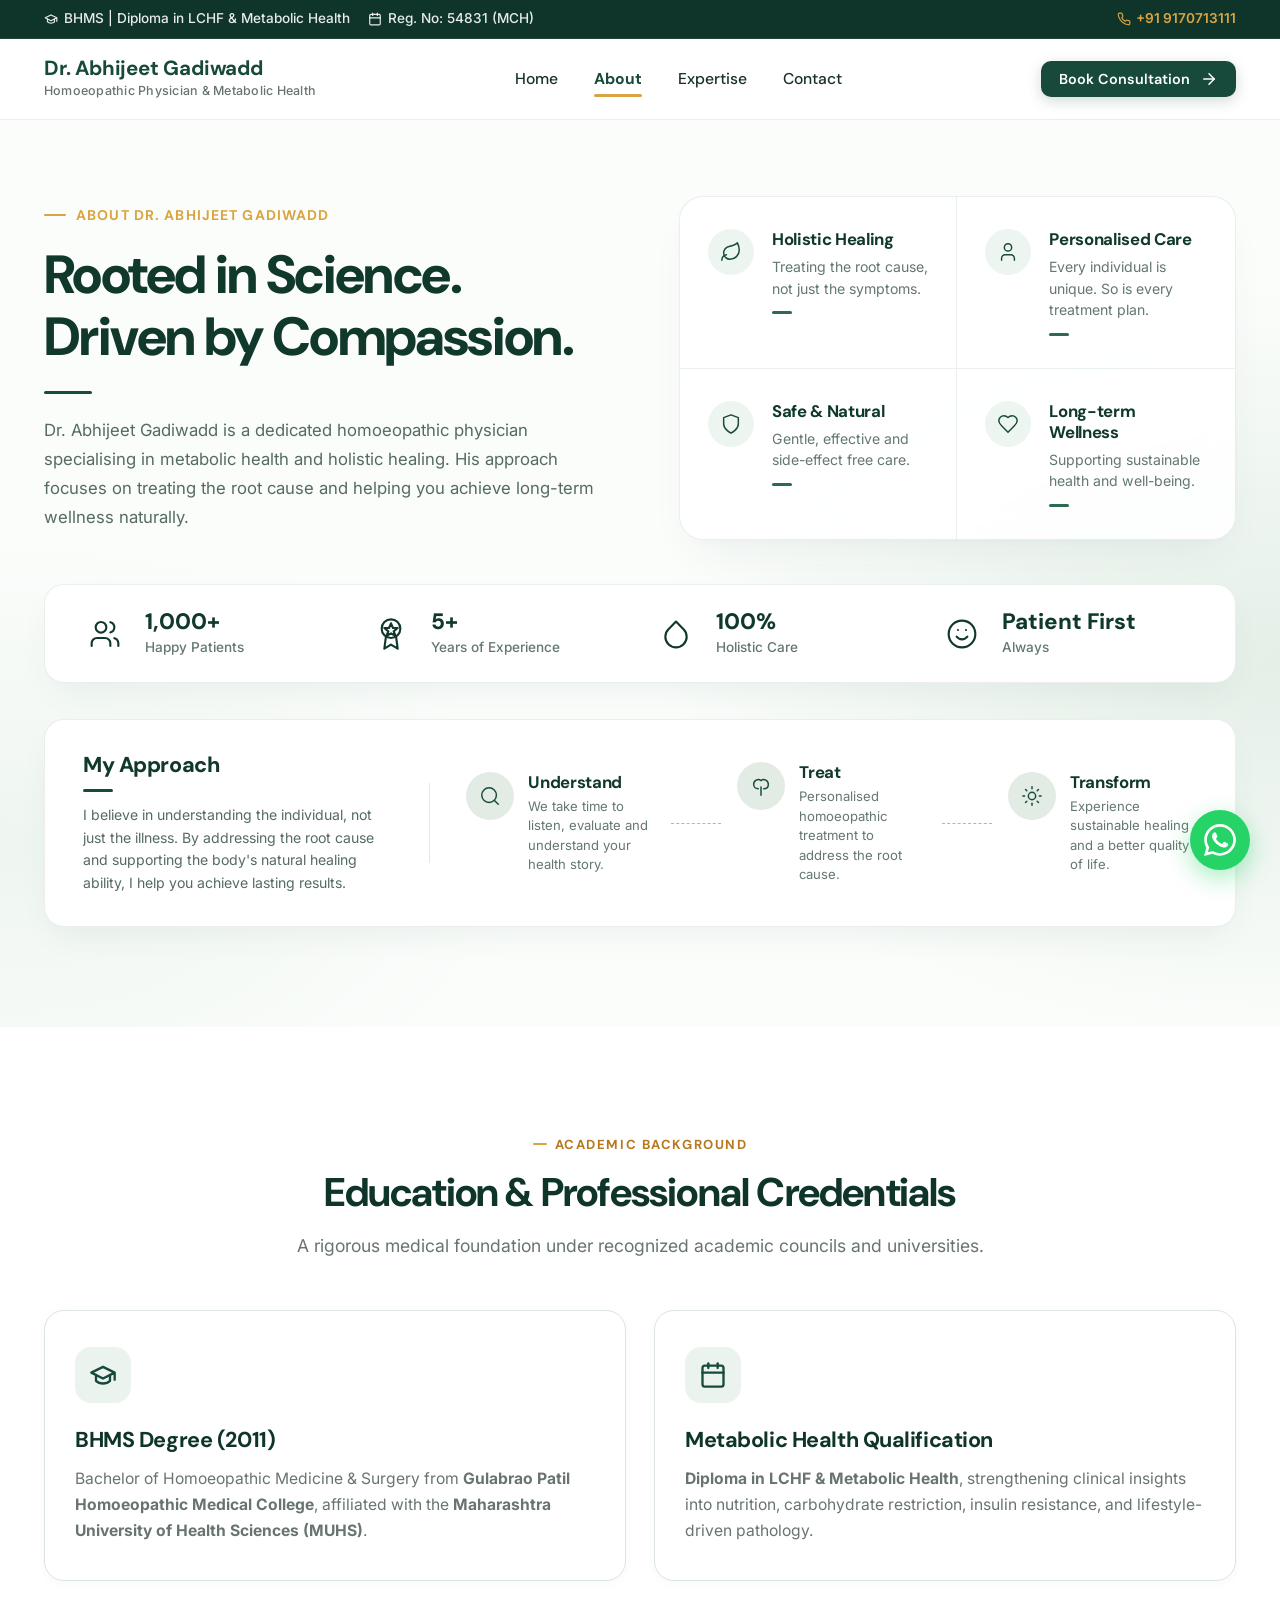
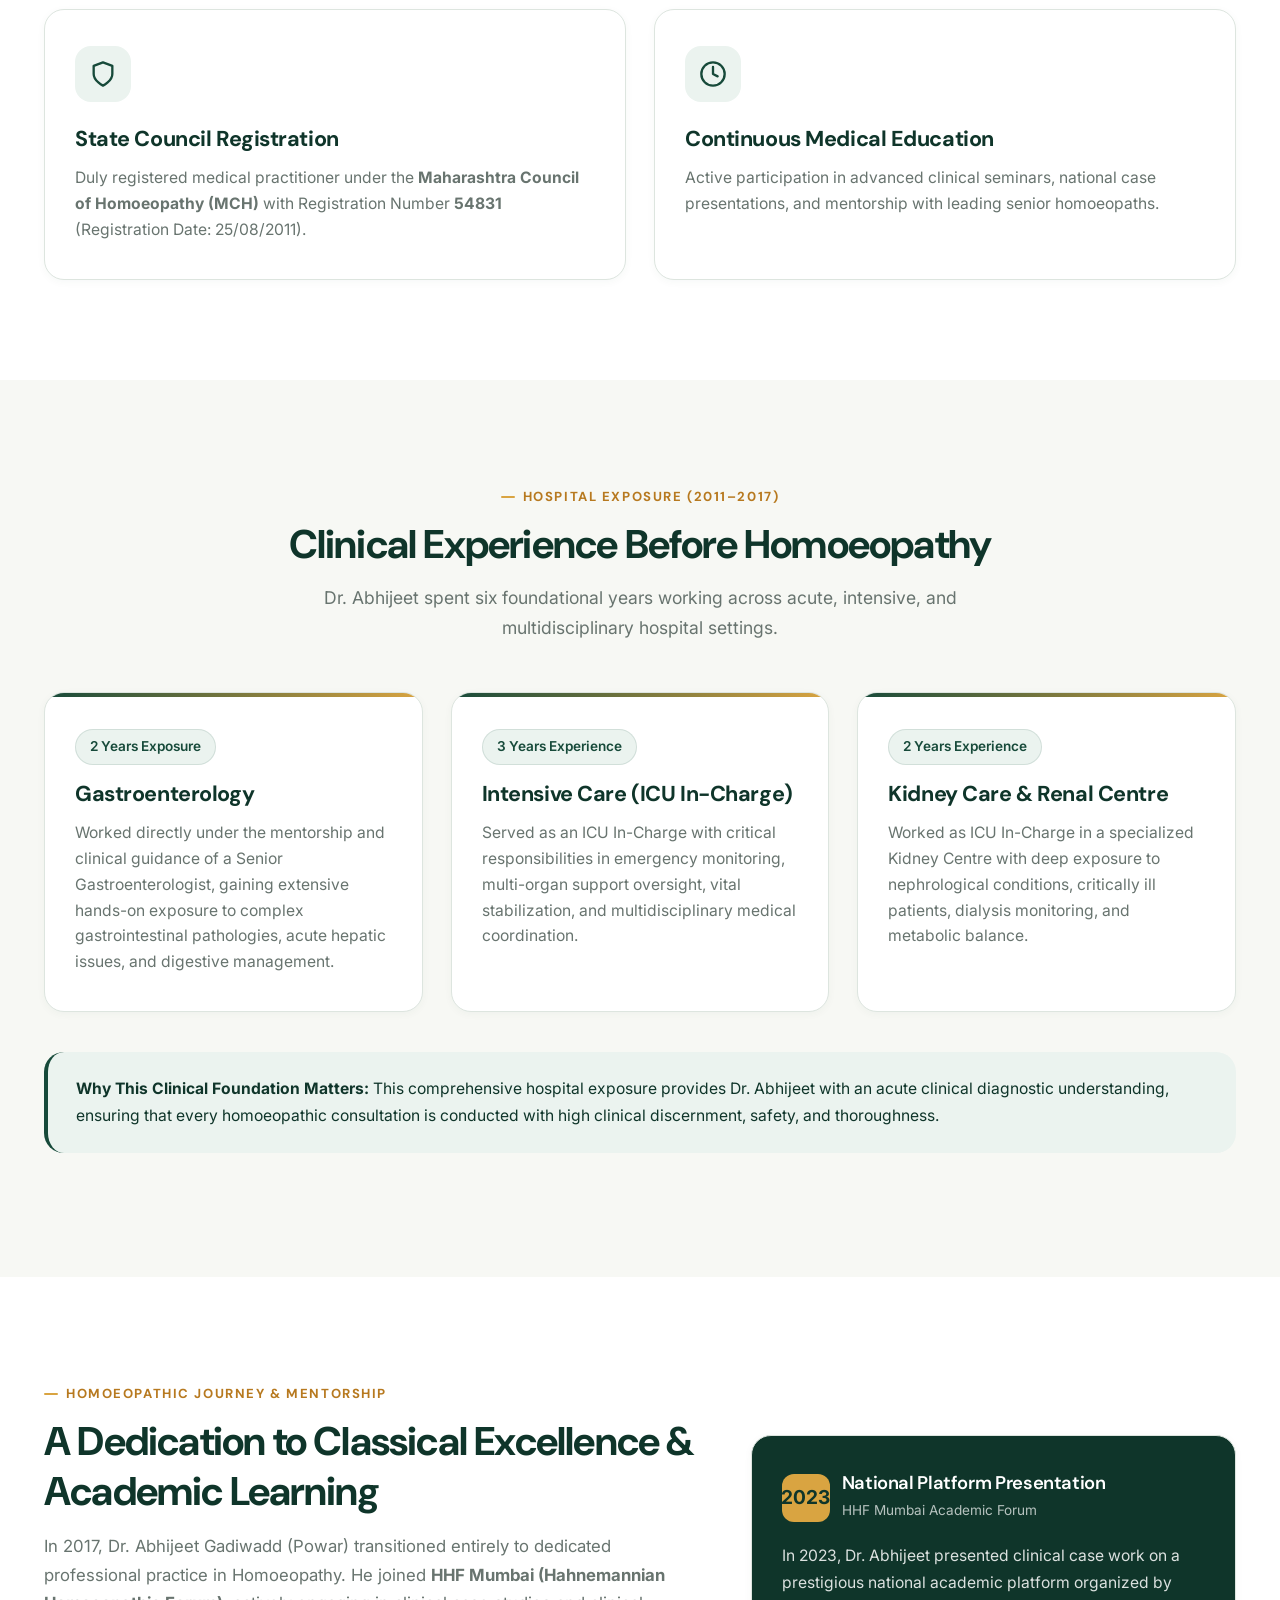
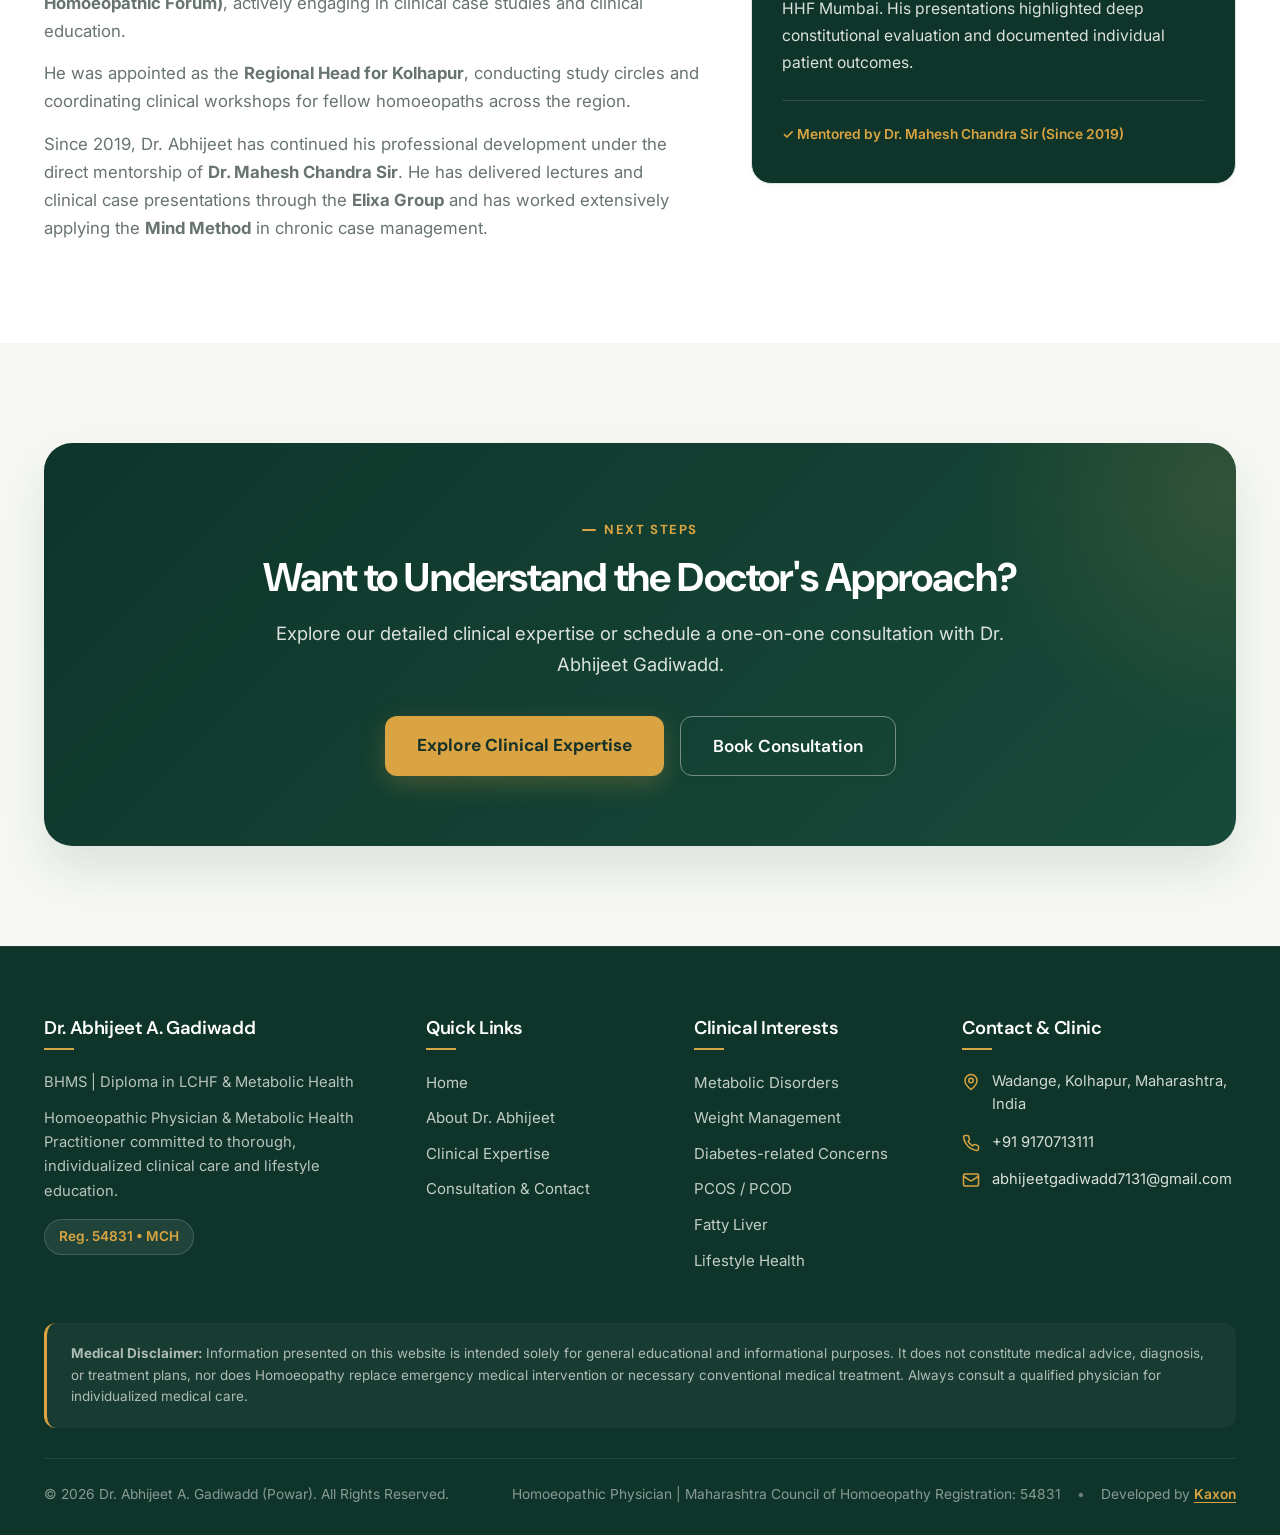
==== commit c17b7997: "feat(ui): add developer attribution to site footer Update the footer across all pages to include a d" ====
--- a/about.html
+++ b/about.html
@@ -96,10 +96,54 @@
         </button>
       </div>
       <ul class="mobile-nav-list">
-        <li><a href="index.html" class="mobile-nav-link">Home</a></li>
-        <li><a href="about.html" class="mobile-nav-link active">About Dr. Abhijeet</a></li>
-        <li><a href="expertise.html" class="mobile-nav-link">Expertise &amp; Metabolic Health</a></li>
-        <li><a href="contact.html" class="mobile-nav-link">Consultation &amp; Contact</a></li>
+        <li>
+          <a href="index.html" class="mobile-nav-link">
+            <div class="mobile-nav-icon-wrap">
+              <svg viewBox="0 0 24 24" fill="none" stroke="currentColor" stroke-width="2" stroke-linecap="round" stroke-linejoin="round"><path d="m3 9 9-7 9 7v11a2 2 0 0 1-2 2H5a2 2 0 0 1-2-2z"/><polyline points="9 22 9 12 15 12 15 22"/></svg>
+            </div>
+            <div class="mobile-nav-text">
+              <span class="mobile-nav-title">Home</span>
+              <span class="mobile-nav-sub">Main Overview &amp; Introduction</span>
+            </div>
+            <svg class="mobile-nav-arrow" viewBox="0 0 24 24" fill="none" stroke="currentColor" stroke-width="2" stroke-linecap="round" stroke-linejoin="round"><path d="m9 18 6-6-6-6"/></svg>
+          </a>
+        </li>
+        <li>
+          <a href="about.html" class="mobile-nav-link active">
+            <div class="mobile-nav-icon-wrap">
+              <svg viewBox="0 0 24 24" fill="none" stroke="currentColor" stroke-width="2" stroke-linecap="round" stroke-linejoin="round"><path d="M19 21v-2a4 4 0 0 0-4-4H9a4 4 0 0 0-4 4v2"/><circle cx="12" cy="7" r="4"/></svg>
+            </div>
+            <div class="mobile-nav-text">
+              <span class="mobile-nav-title">About Dr. Abhijeet</span>
+              <span class="mobile-nav-sub">Credentials &amp; Hospital Background</span>
+            </div>
+            <svg class="mobile-nav-arrow" viewBox="0 0 24 24" fill="none" stroke="currentColor" stroke-width="2" stroke-linecap="round" stroke-linejoin="round"><path d="m9 18 6-6-6-6"/></svg>
+          </a>
+        </li>
+        <li>
+          <a href="expertise.html" class="mobile-nav-link">
+            <div class="mobile-nav-icon-wrap">
+              <svg viewBox="0 0 24 24" fill="none" stroke="currentColor" stroke-width="2" stroke-linecap="round" stroke-linejoin="round"><path d="M11 20A7 7 0 0 1 9.8 6.1C15.5 5 17 4.48 19 2c1 2 2 4.18 2 8 0 5.5-4.78 10-10 10Z"/><path d="M2 21c0-3 1.85-5.36 5.08-6"/></svg>
+            </div>
+            <div class="mobile-nav-text">
+              <span class="mobile-nav-title">Clinical Expertise</span>
+              <span class="mobile-nav-sub">Metabolic Health &amp; Homoeopathy</span>
+            </div>
+            <svg class="mobile-nav-arrow" viewBox="0 0 24 24" fill="none" stroke="currentColor" stroke-width="2" stroke-linecap="round" stroke-linejoin="round"><path d="m9 18 6-6-6-6"/></svg>
+          </a>
+        </li>
+        <li>
+          <a href="contact.html" class="mobile-nav-link">
+            <div class="mobile-nav-icon-wrap">
+              <svg viewBox="0 0 24 24" fill="none" stroke="currentColor" stroke-width="2" stroke-linecap="round" stroke-linejoin="round"><rect width="20" height="16" x="2" y="4" rx="2"/><path d="m22 7-8.97 5.7a1.94 1.94 0 0 1-2.06 0L2 7"/></svg>
+            </div>
+            <div class="mobile-nav-text">
+              <span class="mobile-nav-title">Contact &amp; Clinic</span>
+              <span class="mobile-nav-sub">Consultation Request &amp; Location</span>
+            </div>
+            <svg class="mobile-nav-arrow" viewBox="0 0 24 24" fill="none" stroke="currentColor" stroke-width="2" stroke-linecap="round" stroke-linejoin="round"><path d="m9 18 6-6-6-6"/></svg>
+          </a>
+        </li>
       </ul>
     </div>
     <div class="mobile-drawer-footer">
@@ -481,7 +525,13 @@
 
       <div class="footer-bottom">
         <div>© 2026 Dr. Abhijeet A. Gadiwadd (Powar). All Rights Reserved.</div>
-        <div>Homoeopathic Physician | Maharashtra Council of Homoeopathy Registration: 54831</div>
+        <div>
+          Homoeopathic Physician | Maharashtra Council of Homoeopathy Registration: 54831
+          <span style="display:inline-block; margin-left:12px; color:rgba(255,255,255,0.4);">•</span>
+          <span style="display:inline-block; margin-left:12px;">
+            Developed by <a href="https://kaxon.in" target="_blank" rel="noopener noreferrer" style="color:var(--color-secondary); font-weight:600; text-decoration:underline; text-underline-offset:3px;">Kaxon</a>
+          </span>
+        </div>
       </div>
     </div>
   </footer>
--- a/css/style.css
+++ b/css/style.css
@@ -530,51 +530,135 @@
   align-items: center;
   justify-content: space-between;
   padding-bottom: 20px;
-  border-bottom: 1px solid var(--color-border);
+  border-bottom: 1px solid rgba(23, 74, 58, 0.08);
 }
 
 .drawer-close-btn {
-  width: 40px;
-  height: 40px;
+  width: 38px;
+  height: 38px;
   border-radius: var(--radius-pill);
   background-color: var(--color-primary-subtle);
   color: var(--color-primary);
   display: flex;
   align-items: center;
   justify-content: center;
+  border: none;
+  cursor: pointer;
+  transition: all var(--transition-fast);
+}
+
+.drawer-close-btn:hover {
+  background-color: var(--color-primary);
+  color: #fff;
+  transform: rotate(90deg);
 }
 
 .mobile-nav-list {
   list-style: none;
-  margin: 30px 0;
+  margin: 24px 0;
   display: flex;
   flex-direction: column;
-  gap: 12px;
+  gap: 10px;
 }
 
 .mobile-nav-link {
-  display: block;
-  font-family: var(--font-heading);
-  font-size: 1.15rem;
-  font-weight: 600;
-  padding: 12px 16px;
-  border-radius: var(--radius-md);
+  display: flex;
+  align-items: center;
+  gap: 14px;
+  padding: 14px 16px;
+  border-radius: 14px;
+  background-color: var(--color-surface);
+  border: 1.5px solid rgba(23, 74, 58, 0.06);
   color: var(--color-text);
-  transition: all var(--transition-fast);
-}
-
-.mobile-nav-link:hover, .mobile-nav-link.active {
+  transition: all 0.25s cubic-bezier(0.16, 1, 0.3, 1);
+  text-decoration: none;
+}
+
+.mobile-nav-icon-wrap {
+  width: 40px;
+  height: 40px;
+  border-radius: 10px;
   background-color: var(--color-primary-subtle);
   color: var(--color-primary);
-  padding-left: 20px;
+  display: flex;
+  align-items: center;
+  justify-content: center;
+  flex-shrink: 0;
+  transition: all 0.25s ease;
+}
+
+.mobile-nav-icon-wrap svg {
+  width: 20px;
+  height: 20px;
+}
+
+.mobile-nav-text {
+  flex: 1;
+  display: flex;
+  flex-direction: column;
+}
+
+.mobile-nav-title {
+  font-family: var(--font-heading);
+  font-size: 1.02rem;
+  font-weight: 700;
+  color: var(--color-primary-dark);
+  line-height: 1.25;
+}
+
+.mobile-nav-sub {
+  font-size: 0.78rem;
+  color: var(--color-text-muted);
+  margin-top: 2px;
+  font-weight: 400;
+}
+
+.mobile-nav-arrow {
+  width: 18px;
+  height: 18px;
+  color: rgba(23, 74, 58, 0.3);
+  flex-shrink: 0;
+  transition: all 0.25s ease;
+}
+
+/* Hover & Active States */
+.mobile-nav-link:hover {
+  border-color: rgba(23, 74, 58, 0.2);
+  background-color: #F7FAF8;
+  transform: translateX(3px);
+}
+
+.mobile-nav-link:hover .mobile-nav-arrow {
+  color: var(--color-primary);
+  transform: translateX(2px);
+}
+
+.mobile-nav-link.active {
+  background-color: var(--color-primary-subtle);
+  border-color: var(--color-primary);
+  box-shadow: 0 4px 14px rgba(23, 74, 58, 0.08);
+}
+
+.mobile-nav-link.active .mobile-nav-icon-wrap {
+  background-color: var(--color-primary);
+  color: #FFFFFF;
+}
+
+.mobile-nav-link.active .mobile-nav-title {
+  color: var(--color-primary-dark);
+}
+
+.mobile-nav-link.active .mobile-nav-arrow {
+  color: var(--color-primary);
+  transform: translateX(3px);
 }
 
 .mobile-drawer-footer {
-  padding-top: 20px;
-  border-top: 1px solid var(--color-border);
+  padding-top: 18px;
+  border-top: 1px solid rgba(23, 74, 58, 0.08);
   display: flex;
   flex-direction: column;
-  gap: 12px;
+  gap: 10px;
 }
 
 /* Hero Component */
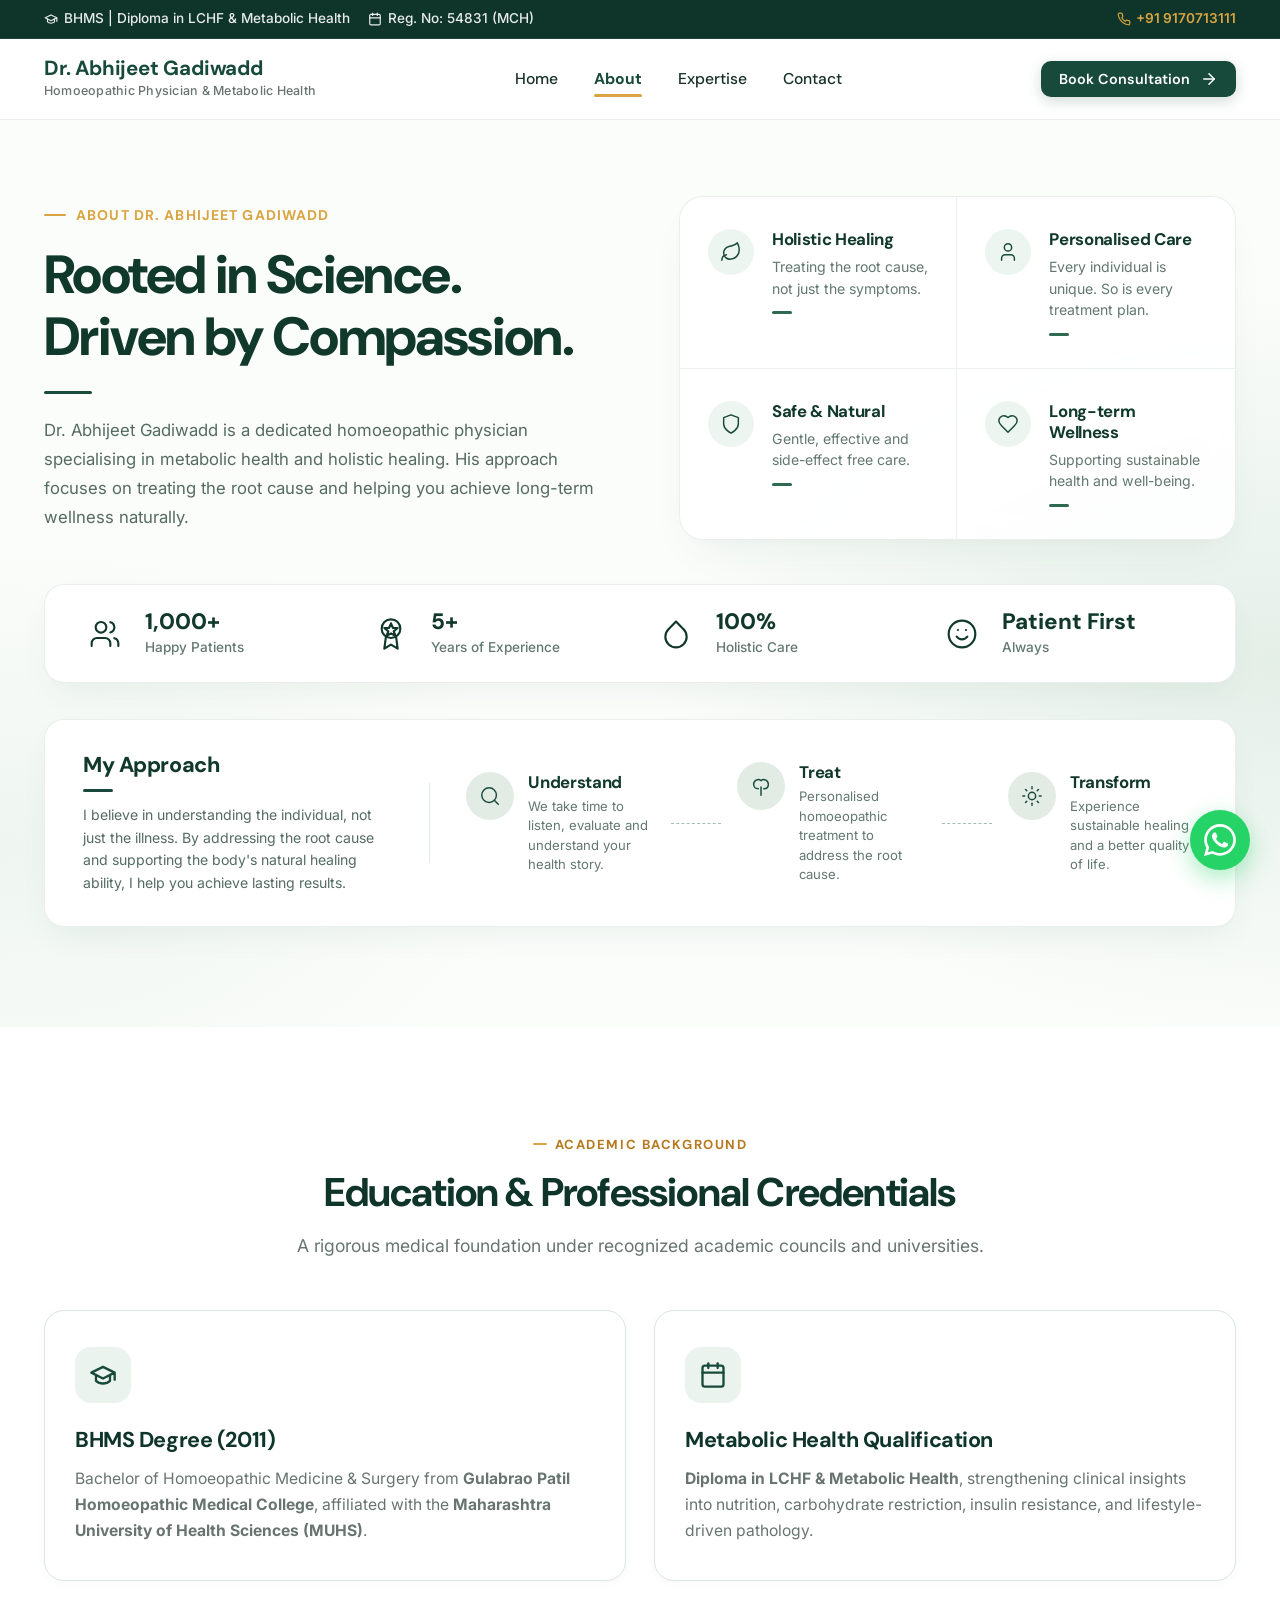
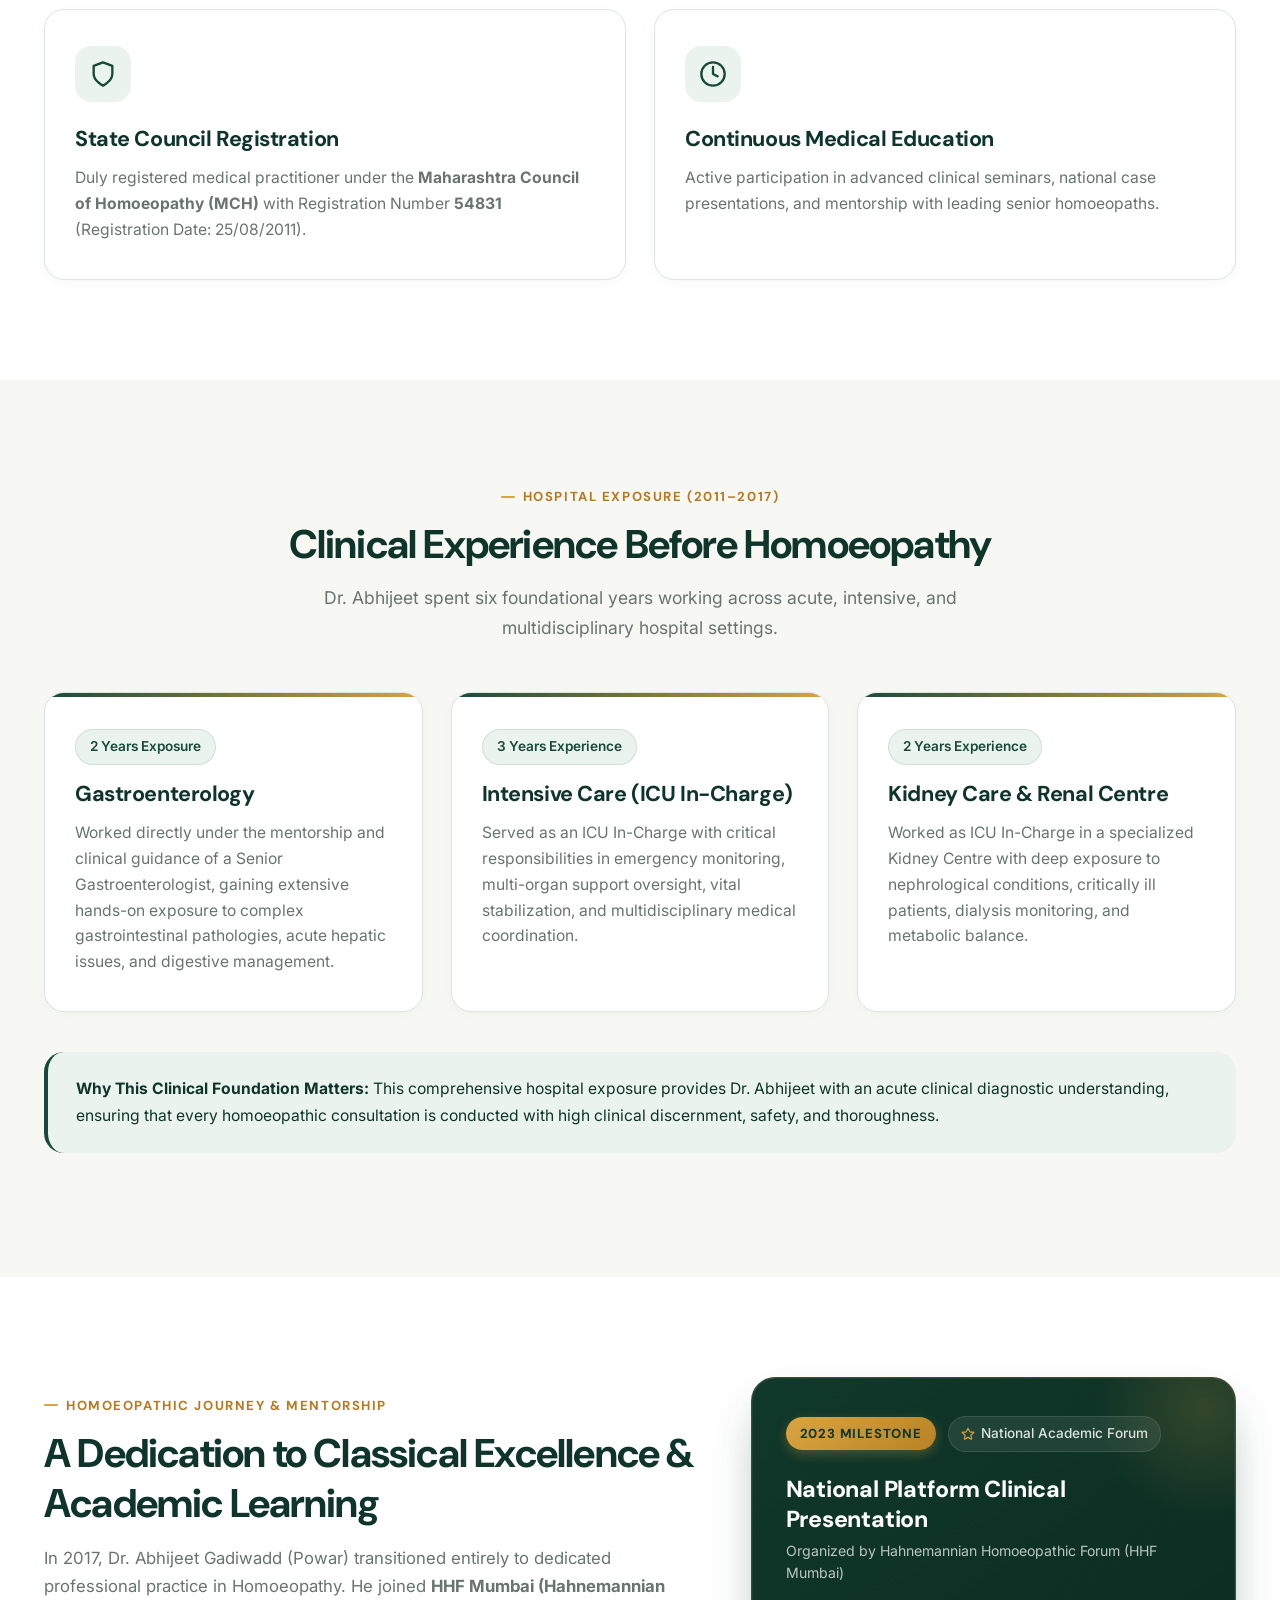
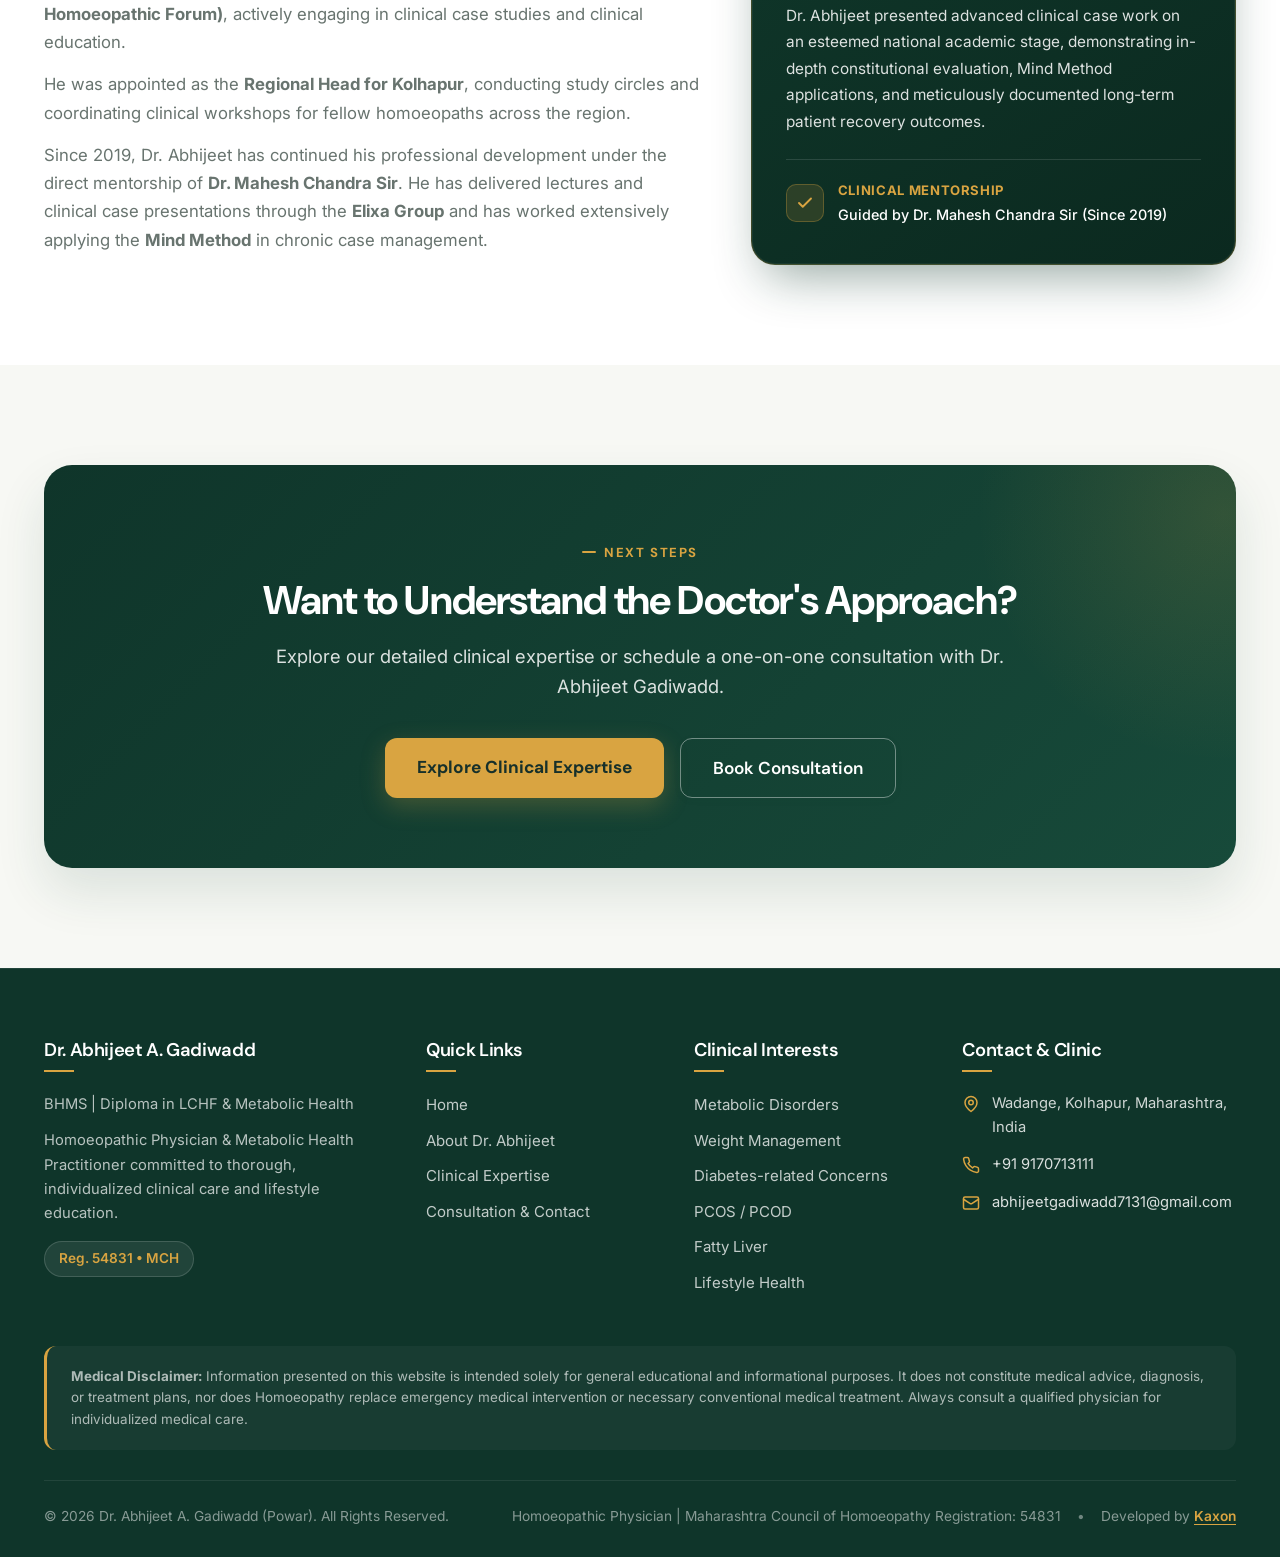
==== commit 64a776e7: "refactor(about): redesign milestone card component Replace inline-styled premium card with a dedicat" ====
--- a/about.html
+++ b/about.html
@@ -422,23 +422,34 @@
         </div>
 
         <div class="reveal">
-          <div class="premium-card" style="background-color: var(--color-primary-dark); color: #fff;">
-            <div style="display: flex; align-items: center; gap: 12px; margin-bottom: 20px;">
-              <div style="width: 48px; height: 48px; border-radius: 12px; background-color: var(--color-secondary); color: var(--color-primary-dark); display: flex; align-items: center; justify-content: center; font-weight: 700; font-size: 1.2rem;">
-                2023
-              </div>
-              <div>
-                <h4 style="color: #fff; margin-bottom: 2px;">National Platform Presentation</h4>
-                <span style="font-size: 0.85rem; color: rgba(255,255,255,0.7);">HHF Mumbai Academic Forum</span>
-              </div>
-            </div>
-            <p style="color: rgba(255,255,255,0.85); font-size: 0.98rem; line-height: 1.7;">
-              In 2023, Dr. Abhijeet presented clinical case work on a prestigious national academic platform organized by HHF Mumbai. His presentations highlighted deep constitutional evaluation and documented individual patient outcomes.
+          <div class="hhf-milestone-card">
+            <div class="hhf-card-badge-row">
+              <span class="hhf-year-pill">2023 MILESTONE</span>
+              <span class="hhf-forum-tag">
+                <svg width="14" height="14" viewBox="0 0 24 24" fill="none" stroke="currentColor" stroke-width="2" stroke-linecap="round" stroke-linejoin="round"><path d="M12 2l3.09 6.26L22 9.27l-5 4.87 1.18 6.88L12 17.77l-6.18 3.25L7 14.14 2 9.27l6.91-1.01L12 2z"/></svg>
+                National Academic Forum
+              </span>
+            </div>
+
+            <div class="hhf-card-header">
+              <h3>National Platform Clinical Presentation</h3>
+              <span class="hhf-subhead">Organized by Hahnemannian Homoeopathic Forum (HHF Mumbai)</span>
+            </div>
+
+            <p class="hhf-card-body">
+              Dr. Abhijeet presented advanced clinical case work on an esteemed national academic stage, demonstrating in-depth constitutional evaluation, Mind Method applications, and meticulously documented long-term patient recovery outcomes.
             </p>
-            <div style="margin-top: 24px; padding-top: 20px; border-top: 1px solid rgba(255,255,255,0.12);">
-              <span style="font-size: 0.86rem; color: var(--color-secondary); font-weight: 600;">
-                ✓ Mentored by Dr. Mahesh Chandra Sir (Since 2019)
-              </span>
+
+            <div class="hhf-card-footer">
+              <div class="hhf-mentor-badge">
+                <div class="hhf-mentor-icon">
+                  <svg width="18" height="18" viewBox="0 0 24 24" fill="none" stroke="currentColor" stroke-width="2.5" stroke-linecap="round" stroke-linejoin="round"><polyline points="20 6 9 17 4 12"/></svg>
+                </div>
+                <div class="hhf-mentor-text">
+                  <strong>Clinical Mentorship</strong>
+                  <span>Guided by Dr. Mahesh Chandra Sir (Since 2019)</span>
+                </div>
+              </div>
             </div>
           </div>
         </div>
--- a/css/style.css
+++ b/css/style.css
@@ -2845,3 +2845,140 @@
     padding: 20px;
   }
 }
+
+/* ==========================================================================
+   HHF National Presentation Milestone Card (Clinical Feature)
+   ========================================================================== */
+.hhf-milestone-card {
+  background: linear-gradient(145deg, #10382B 0%, #0B291F 100%);
+  border: 1px solid rgba(217, 164, 65, 0.25);
+  border-radius: 24px;
+  padding: 38px 34px;
+  color: #FFFFFF;
+  box-shadow: 0 24px 50px -15px rgba(16, 56, 43, 0.45), 0 0 0 1px rgba(255, 255, 255, 0.05) inset;
+  position: relative;
+  overflow: hidden;
+  transition: transform 0.35s ease, box-shadow 0.35s ease, border-color 0.35s ease;
+}
+
+.hhf-milestone-card::before {
+  content: '';
+  position: absolute;
+  top: -80px;
+  right: -80px;
+  width: 220px;
+  height: 220px;
+  background: radial-gradient(circle, rgba(217, 164, 65, 0.18) 0%, transparent 70%);
+  pointer-events: none;
+}
+
+.hhf-milestone-card:hover {
+  transform: translateY(-4px);
+  box-shadow: 0 30px 60px -15px rgba(16, 56, 43, 0.6), 0 0 24px rgba(217, 164, 65, 0.2);
+  border-color: rgba(217, 164, 65, 0.45);
+}
+
+.hhf-card-badge-row {
+  display: flex;
+  align-items: center;
+  gap: 12px;
+  flex-wrap: wrap;
+  margin-bottom: 22px;
+}
+
+.hhf-year-pill {
+  background: linear-gradient(135deg, #D9A441 0%, #B88324 100%);
+  color: #10382B;
+  font-family: var(--font-heading);
+  font-size: 0.82rem;
+  font-weight: 800;
+  letter-spacing: 0.06em;
+  padding: 6px 14px;
+  border-radius: 50px;
+  box-shadow: 0 4px 12px rgba(217, 164, 65, 0.3);
+}
+
+.hhf-forum-tag {
+  display: inline-flex;
+  align-items: center;
+  gap: 6px;
+  color: rgba(255, 255, 255, 0.85);
+  font-size: 0.85rem;
+  font-weight: 500;
+  background-color: rgba(255, 255, 255, 0.08);
+  padding: 6px 12px;
+  border-radius: 50px;
+  border: 1px solid rgba(255, 255, 255, 0.1);
+}
+
+.hhf-forum-tag svg {
+  color: #D9A441;
+}
+
+.hhf-card-header h3 {
+  font-family: var(--font-heading);
+  font-size: 1.45rem;
+  font-weight: 800;
+  color: #FFFFFF;
+  line-height: 1.3;
+  margin: 0 0 6px 0;
+  letter-spacing: -0.01em;
+}
+
+.hhf-subhead {
+  display: block;
+  font-size: 0.88rem;
+  color: rgba(255, 255, 255, 0.72);
+  margin-bottom: 18px;
+}
+
+.hhf-card-body {
+  font-size: 0.96rem;
+  line-height: 1.72;
+  color: rgba(255, 255, 255, 0.86);
+  margin-bottom: 24px;
+}
+
+.hhf-card-footer {
+  padding-top: 20px;
+  border-top: 1px solid rgba(255, 255, 255, 0.12);
+}
+
+.hhf-mentor-badge {
+  display: flex;
+  align-items: center;
+  gap: 14px;
+}
+
+.hhf-mentor-icon {
+  width: 38px;
+  height: 38px;
+  border-radius: 10px;
+  background-color: rgba(217, 164, 65, 0.15);
+  border: 1px solid rgba(217, 164, 65, 0.3);
+  color: #D9A441;
+  display: flex;
+  align-items: center;
+  justify-content: center;
+  flex-shrink: 0;
+}
+
+.hhf-mentor-text {
+  display: flex;
+  flex-direction: column;
+}
+
+.hhf-mentor-text strong {
+  font-size: 0.82rem;
+  text-transform: uppercase;
+  letter-spacing: 0.05em;
+  color: #D9A441;
+}
+
+.hhf-mentor-text span {
+  font-size: 0.9rem;
+  color: #FFFFFF;
+  font-weight: 500;
+  margin-top: 2px;
+}
+
